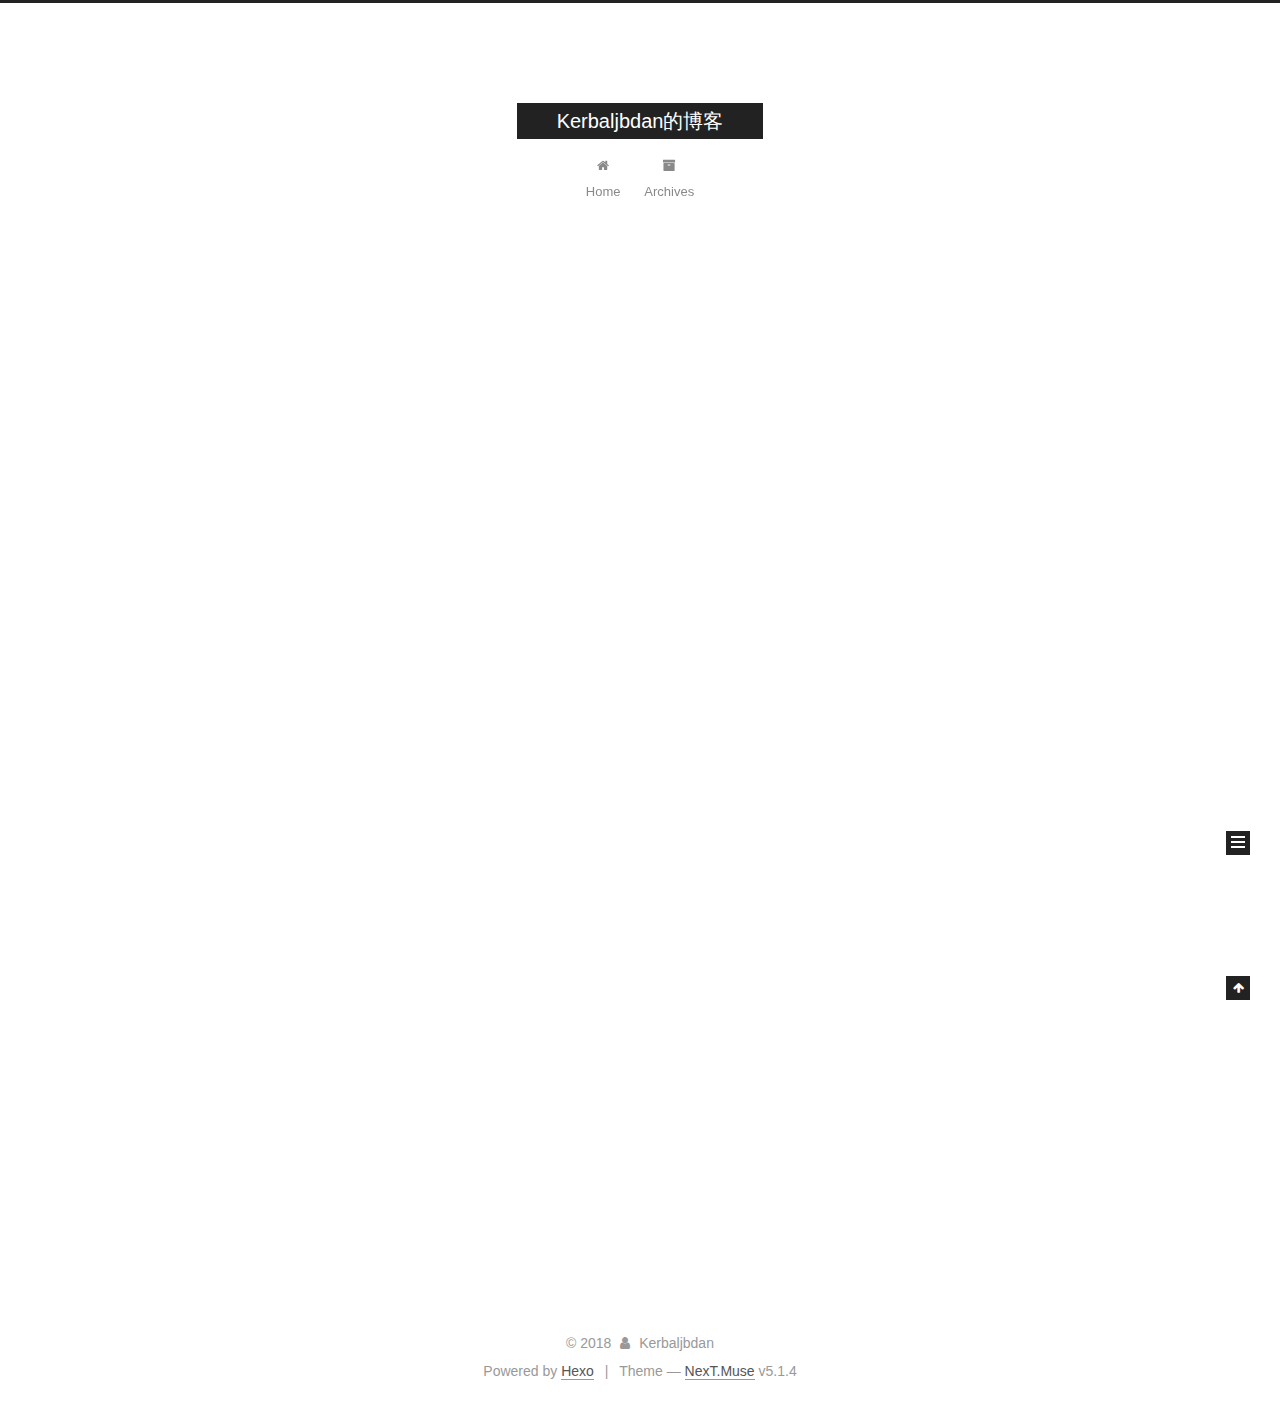
==== index.html @ 30c4fe84 "Site updated: 2018-09-03 19:59:57" ====
<!DOCTYPE html>



  


<html class="theme-next muse use-motion" lang="zhCH">
<head>
  <meta charset="UTF-8"/>
<meta http-equiv="X-UA-Compatible" content="IE=edge" />
<meta name="viewport" content="width=device-width, initial-scale=1, maximum-scale=1"/>
<meta name="theme-color" content="#222">









<meta http-equiv="Cache-Control" content="no-transform" />
<meta http-equiv="Cache-Control" content="no-siteapp" />
















  
  
  <link href="/lib/fancybox/source/jquery.fancybox.css?v=2.1.5" rel="stylesheet" type="text/css" />







<link href="/lib/font-awesome/css/font-awesome.min.css?v=4.6.2" rel="stylesheet" type="text/css" />

<link href="/css/main.css?v=5.1.4" rel="stylesheet" type="text/css" />


  <link rel="apple-touch-icon" sizes="180x180" href="/images/apple-touch-icon-next.png?v=5.1.4">


  <link rel="icon" type="image/png" sizes="32x32" href="/images/favicon-32x32-next.png?v=5.1.4">


  <link rel="icon" type="image/png" sizes="16x16" href="/images/favicon-16x16-next.png?v=5.1.4">


  <link rel="mask-icon" href="/images/logo.svg?v=5.1.4" color="#222">





  <meta name="keywords" content="Hexo, NexT" />










<meta property="og:type" content="website">
<meta property="og:title" content="Kerbaljbdan的博客">
<meta property="og:url" content="http://yoursite.com/index.html">
<meta property="og:site_name" content="Kerbaljbdan的博客">
<meta property="og:locale" content="zhCH">
<meta name="twitter:card" content="summary">
<meta name="twitter:title" content="Kerbaljbdan的博客">



<script type="text/javascript" id="hexo.configurations">
  var NexT = window.NexT || {};
  var CONFIG = {
    root: '/',
    scheme: 'Muse',
    version: '5.1.4',
    sidebar: {"position":"left","display":"post","offset":12,"b2t":false,"scrollpercent":false,"onmobile":false},
    fancybox: true,
    tabs: true,
    motion: {"enable":true,"async":false,"transition":{"post_block":"fadeIn","post_header":"slideDownIn","post_body":"slideDownIn","coll_header":"slideLeftIn","sidebar":"slideUpIn"}},
    duoshuo: {
      userId: '0',
      author: 'Author'
    },
    algolia: {
      applicationID: '',
      apiKey: '',
      indexName: '',
      hits: {"per_page":10},
      labels: {"input_placeholder":"Search for Posts","hits_empty":"We didn't find any results for the search: ${query}","hits_stats":"${hits} results found in ${time} ms"}
    }
  };
</script>



  <link rel="canonical" href="http://yoursite.com/"/>





  <title>Kerbaljbdan的博客</title>
  








</head>

<body itemscope itemtype="http://schema.org/WebPage" lang="zhCH">

  
  
    
  

  <div class="container sidebar-position-left 
  page-home">
    <div class="headband"></div>

    <header id="header" class="header" itemscope itemtype="http://schema.org/WPHeader">
      <div class="header-inner"><div class="site-brand-wrapper">
  <div class="site-meta ">
    

    <div class="custom-logo-site-title">
      <a href="/"  class="brand" rel="start">
        <span class="logo-line-before"><i></i></span>
        <span class="site-title">Kerbaljbdan的博客</span>
        <span class="logo-line-after"><i></i></span>
      </a>
    </div>
      
        <p class="site-subtitle"></p>
      
  </div>

  <div class="site-nav-toggle">
    <button>
      <span class="btn-bar"></span>
      <span class="btn-bar"></span>
      <span class="btn-bar"></span>
    </button>
  </div>
</div>

<nav class="site-nav">
  

  
    <ul id="menu" class="menu">
      
        
        <li class="menu-item menu-item-home">
          <a href="/" rel="section">
            
              <i class="menu-item-icon fa fa-fw fa-home"></i> <br />
            
            Home
          </a>
        </li>
      
        
        <li class="menu-item menu-item-archives">
          <a href="/archives/" rel="section">
            
              <i class="menu-item-icon fa fa-fw fa-archive"></i> <br />
            
            Archives
          </a>
        </li>
      

      
    </ul>
  

  
</nav>



 </div>
    </header>

    <main id="main" class="main">
      <div class="main-inner">
        <div class="content-wrap">
          <div id="content" class="content">
            
  <section id="posts" class="posts-expand">
    
      

  

  
  
  

  <article class="post post-type-normal" itemscope itemtype="http://schema.org/Article">
  
  
  
  <div class="post-block">
    <link itemprop="mainEntityOfPage" href="http://yoursite.com/2018/09/03/hello-world/">

    <span hidden itemprop="author" itemscope itemtype="http://schema.org/Person">
      <meta itemprop="name" content="Kerbaljbdan">
      <meta itemprop="description" content="">
      <meta itemprop="image" content="/images/avatar.gif">
    </span>

    <span hidden itemprop="publisher" itemscope itemtype="http://schema.org/Organization">
      <meta itemprop="name" content="Kerbaljbdan的博客">
    </span>

    
      <header class="post-header">

        
        
          <h1 class="post-title" itemprop="name headline">
                
                <a class="post-title-link" href="/2018/09/03/hello-world/" itemprop="url">Hello World</a></h1>
        

        <div class="post-meta">
          <span class="post-time">
            
              <span class="post-meta-item-icon">
                <i class="fa fa-calendar-o"></i>
              </span>
              
                <span class="post-meta-item-text">Posted on</span>
              
              <time title="Post created" itemprop="dateCreated datePublished" datetime="2018-09-03T19:46:49+08:00">
                2018-09-03
              </time>
            

            

            
          </span>

          

          
            
          

          
          

          

          

          

        </div>
      </header>
    

    
    
    
    <div class="post-body" itemprop="articleBody">

      
      

      
        
          
            <p>Welcome to <a href="https://hexo.io/" target="_blank" rel="noopener">Hexo</a>! This is your very first post. Check <a href="https://hexo.io/docs/" target="_blank" rel="noopener">documentation</a> for more info. If you get any problems when using Hexo, you can find the answer in <a href="https://hexo.io/docs/troubleshooting.html" target="_blank" rel="noopener">troubleshooting</a> or you can ask me on <a href="https://github.com/hexojs/hexo/issues" target="_blank" rel="noopener">GitHub</a>.</p>
<h2 id="Quick-Start"><a href="#Quick-Start" class="headerlink" title="Quick Start"></a>Quick Start</h2><h3 id="Create-a-new-post"><a href="#Create-a-new-post" class="headerlink" title="Create a new post"></a>Create a new post</h3><figure class="highlight bash"><table><tr><td class="gutter"><pre><span class="line">1</span><br></pre></td><td class="code"><pre><span class="line">$ hexo new <span class="string">"My New Post"</span></span><br></pre></td></tr></table></figure>
<p>More info: <a href="https://hexo.io/docs/writing.html" target="_blank" rel="noopener">Writing</a></p>
<h3 id="Run-server"><a href="#Run-server" class="headerlink" title="Run server"></a>Run server</h3><figure class="highlight bash"><table><tr><td class="gutter"><pre><span class="line">1</span><br></pre></td><td class="code"><pre><span class="line">$ hexo server</span><br></pre></td></tr></table></figure>
<p>More info: <a href="https://hexo.io/docs/server.html" target="_blank" rel="noopener">Server</a></p>
<h3 id="Generate-static-files"><a href="#Generate-static-files" class="headerlink" title="Generate static files"></a>Generate static files</h3><figure class="highlight bash"><table><tr><td class="gutter"><pre><span class="line">1</span><br></pre></td><td class="code"><pre><span class="line">$ hexo generate</span><br></pre></td></tr></table></figure>
<p>More info: <a href="https://hexo.io/docs/generating.html" target="_blank" rel="noopener">Generating</a></p>
<h3 id="Deploy-to-remote-sites"><a href="#Deploy-to-remote-sites" class="headerlink" title="Deploy to remote sites"></a>Deploy to remote sites</h3><figure class="highlight bash"><table><tr><td class="gutter"><pre><span class="line">1</span><br></pre></td><td class="code"><pre><span class="line">$ hexo deploy</span><br></pre></td></tr></table></figure>
<p>More info: <a href="https://hexo.io/docs/deployment.html" target="_blank" rel="noopener">Deployment</a></p>

          
        
      
    </div>
    
    
    

    

    

    

    <footer class="post-footer">
      

      

      

      
      
        <div class="post-eof"></div>
      
    </footer>
  </div>
  
  
  
  </article>


    
  </section>

  


          </div>
          


          

        </div>
        
          
  
  <div class="sidebar-toggle">
    <div class="sidebar-toggle-line-wrap">
      <span class="sidebar-toggle-line sidebar-toggle-line-first"></span>
      <span class="sidebar-toggle-line sidebar-toggle-line-middle"></span>
      <span class="sidebar-toggle-line sidebar-toggle-line-last"></span>
    </div>
  </div>

  <aside id="sidebar" class="sidebar">
    
    <div class="sidebar-inner">

      

      

      <section class="site-overview-wrap sidebar-panel sidebar-panel-active">
        <div class="site-overview">
          <div class="site-author motion-element" itemprop="author" itemscope itemtype="http://schema.org/Person">
            
              <p class="site-author-name" itemprop="name">Kerbaljbdan</p>
              <p class="site-description motion-element" itemprop="description"></p>
          </div>

          <nav class="site-state motion-element">

            
              <div class="site-state-item site-state-posts">
              
                <a href="/archives/">
              
                  <span class="site-state-item-count">1</span>
                  <span class="site-state-item-name">posts</span>
                </a>
              </div>
            

            

            

          </nav>

          

          

          
          

          
          

          

        </div>
      </section>

      

      

    </div>
  </aside>


        
      </div>
    </main>

    <footer id="footer" class="footer">
      <div class="footer-inner">
        <div class="copyright">&copy; <span itemprop="copyrightYear">2018</span>
  <span class="with-love">
    <i class="fa fa-user"></i>
  </span>
  <span class="author" itemprop="copyrightHolder">Kerbaljbdan</span>

  
</div>


  <div class="powered-by">Powered by <a class="theme-link" target="_blank" href="https://hexo.io">Hexo</a></div>



  <span class="post-meta-divider">|</span>



  <div class="theme-info">Theme &mdash; <a class="theme-link" target="_blank" href="https://github.com/iissnan/hexo-theme-next">NexT.Muse</a> v5.1.4</div>




        







        
      </div>
    </footer>

    
      <div class="back-to-top">
        <i class="fa fa-arrow-up"></i>
        
      </div>
    

    

  </div>

  

<script type="text/javascript">
  if (Object.prototype.toString.call(window.Promise) !== '[object Function]') {
    window.Promise = null;
  }
</script>









  












  
  
    <script type="text/javascript" src="/lib/jquery/index.js?v=2.1.3"></script>
  

  
  
    <script type="text/javascript" src="/lib/fastclick/lib/fastclick.min.js?v=1.0.6"></script>
  

  
  
    <script type="text/javascript" src="/lib/jquery_lazyload/jquery.lazyload.js?v=1.9.7"></script>
  

  
  
    <script type="text/javascript" src="/lib/velocity/velocity.min.js?v=1.2.1"></script>
  

  
  
    <script type="text/javascript" src="/lib/velocity/velocity.ui.min.js?v=1.2.1"></script>
  

  
  
    <script type="text/javascript" src="/lib/fancybox/source/jquery.fancybox.pack.js?v=2.1.5"></script>
  


  


  <script type="text/javascript" src="/js/src/utils.js?v=5.1.4"></script>

  <script type="text/javascript" src="/js/src/motion.js?v=5.1.4"></script>



  
  

  

  


  <script type="text/javascript" src="/js/src/bootstrap.js?v=5.1.4"></script>



  


  




	





  





  












  





  

  

  

  
  

  

  

  

</body>
</html>
---- css/main.css ----
/* normalize.css v3.0.2 | MIT License | git.io/normalize */
html {
  font-family: sans-serif; /* 1 */
  -ms-text-size-adjust: 100%; /* 2 */
  -webkit-text-size-adjust: 100%; /* 2 */
}
body {
  margin: 0;
}
article,
aside,
details,
figcaption,
figure,
footer,
header,
hgroup,
main,
menu,
nav,
section,
summary {
  display: block;
}
audio,
canvas,
progress,
video {
  display: inline-block; /* 1 */
  vertical-align: baseline; /* 2 */
}
audio:not([controls]) {
  display: none;
  height: 0;
}
[hidden],
template {
  display: none;
}
a {
  background-color: transparent;
}
a:active,
a:hover {
  outline: 0;
}
abbr[title] {
  border-bottom: 1px dotted;
}
b,
strong {
  font-weight: bold;
}
dfn {
  font-style: italic;
}
h1 {
  font-size: 2em;
  margin: 0.67em 0;
}
mark {
  background: #ff0;
  color: #000;
}
small {
  font-size: 80%;
}
sub,
sup {
  font-size: 75%;
  line-height: 0;
  position: relative;
  vertical-align: baseline;
}
sup {
  top: -0.5em;
}
sub {
  bottom: -0.25em;
}
img {
  border: 0;
}
svg:not(:root) {
  overflow: hidden;
}
figure {
  margin: 1em 40px;
}
hr {
  -moz-box-sizing: content-box;
  box-sizing: content-box;
  height: 0;
}
pre {
  overflow: auto;
}
code,
kbd,
pre,
samp {
  font-family: monospace, monospace;
  font-size: 1em;
}
button,
input,
optgroup,
select,
textarea {
  color: inherit; /* 1 */
  font: inherit; /* 2 */
  margin: 0; /* 3 */
}
button {
  overflow: visible;
}
button,
select {
  text-transform: none;
}
button,
html input[type="button"],
input[type="reset"],
input[type="submit"] {
  -webkit-appearance: button; /* 2 */
  cursor: pointer; /* 3 */
}
button[disabled],
html input[disabled] {
  cursor: default;
}
button::-moz-focus-inner,
input::-moz-focus-inner {
  border: 0;
  padding: 0;
}
input {
  line-height: normal;
}
input[type="checkbox"],
input[type="radio"] {
  box-sizing: border-box; /* 1 */
  padding: 0; /* 2 */
}
input[type="number"]::-webkit-inner-spin-button,
input[type="number"]::-webkit-outer-spin-button {
  height: auto;
}
input[type="search"] {
  -webkit-appearance: textfield; /* 1 */
  -moz-box-sizing: content-box;
  -webkit-box-sizing: content-box; /* 2 */
  box-sizing: content-box;
}
input[type="search"]::-webkit-search-cancel-button,
input[type="search"]::-webkit-search-decoration {
  -webkit-appearance: none;
}
fieldset {
  border: 1px solid #c0c0c0;
  margin: 0 2px;
  padding: 0.35em 0.625em 0.75em;
}
legend {
  border: 0; /* 1 */
  padding: 0; /* 2 */
}
textarea {
  overflow: auto;
}
optgroup {
  font-weight: bold;
}
table {
  border-collapse: collapse;
  border-spacing: 0;
}
td,
th {
  padding: 0;
}
::selection {
  background: #262a30;
  color: #fff;
}
body {
  position: relative;
  font-family: 'Lato', "PingFang SC", "Microsoft YaHei", sans-serif;
  font-size: 14px;
  line-height: 2;
  color: #555;
  background: #fff;
}
@media (max-width: 767px) {
  body {
    padding-right: 0 !important;
  }
}
@media (min-width: 768px) and (max-width: 991px) {
  body {
    padding-right: 0 !important;
  }
}
@media (min-width: 1600px) {
  body {
    font-size: 16px;
  }
}
h1,
h2,
h3,
h4,
h5,
h6 {
  margin: 0;
  padding: 0;
  font-weight: bold;
  line-height: 1.5;
  font-family: 'Lato', "PingFang SC", "Microsoft YaHei", sans-serif;
}
h2,
h3,
h4,
h5,
h6 {
  margin: 20px 0 15px;
}
h1 {
  font-size: 22px;
}
@media (max-width: 767px) {
  h1 {
    font-size: 18px;
  }
}
h2 {
  font-size: 20px;
}
@media (max-width: 767px) {
  h2 {
    font-size: 16px;
  }
}
h3 {
  font-size: 18px;
}
@media (max-width: 767px) {
  h3 {
    font-size: 14px;
  }
}
h4 {
  font-size: 16px;
}
@media (max-width: 767px) {
  h4 {
    font-size: 12px;
  }
}
h5 {
  font-size: 14px;
}
@media (max-width: 767px) {
  h5 {
    font-size: 10px;
  }
}
h6 {
  font-size: 12px;
}
@media (max-width: 767px) {
  h6 {
    font-size: 8px;
  }
}
p {
  margin: 0 0 20px 0;
}
a {
  color: #555;
  text-decoration: none;
  outline: none;
  border-bottom: 1px solid #999;
  word-wrap: break-word;
}
a:hover {
  color: #222;
  border-bottom-color: #222;
}
blockquote {
  margin: 0;
  padding: 0;
}
img {
  display: block;
  margin: auto;
  max-width: 100%;
  height: auto;
}
hr {
  margin: 40px 0;
  height: 3px;
  border: none;
  background-color: #ddd;
  background-image: repeating-linear-gradient(-45deg, #fff, #fff 4px, transparent 4px, transparent 8px);
}
blockquote {
  padding: 0 15px;
  color: #666;
  border-left: 4px solid #ddd;
}
blockquote cite::before {
  content: "-";
  padding: 0 5px;
}
dt {
  font-weight: 700;
}
dd {
  margin: 0;
  padding: 0;
}
kbd {
  border: 1px solid #ccc;
  border-radius: 0.2em;
  box-shadow: 0.1em 0.1em 0.2em rgba(0,0,0,0.1);
  background-color: #f9f9f9;
  font-family: inherit;
  background-image: -webkit-linear-gradient(top, #eee, #fff, #eee);
  padding: 0.1em 0.3em;
  white-space: nowrap;
}
.text-left {
  text-align: left;
}
.text-center {
  text-align: center;
}
.text-right {
  text-align: right;
}
.text-justify {
  text-align: justify;
}
.text-nowrap {
  white-space: nowrap;
}
.text-lowercase {
  text-transform: lowercase;
}
.text-uppercase {
  text-transform: uppercase;
}
.text-capitalize {
  text-transform: capitalize;
}
.center-block {
  display: block;
  margin-left: auto;
  margin-right: auto;
}
.clearfix:before,
.clearfix:after {
  content: " ";
  display: table;
}
.clearfix:after {
  clear: both;
}
.pullquote {
  width: 45%;
}
.pullquote.left {
  float: left;
  margin-left: 5px;
  margin-right: 10px;
}
.pullquote.right {
  float: right;
  margin-left: 10px;
  margin-right: 5px;
}
.affix.affix.affix {
  position: fixed;
}
.translation {
  margin-top: -20px;
  font-size: 14px;
  color: #999;
}
.scrollbar-measure {
  width: 100px;
  height: 100px;
  overflow: scroll;
  position: absolute;
  top: -9999px;
}
.use-motion .motion-element {
  opacity: 0;
}
table {
  margin: 20px 0;
  width: 100%;
  border-collapse: collapse;
  border-spacing: 0;
  border: 1px solid #ddd;
  font-size: 14px;
  table-layout: fixed;
  word-wrap: break-all;
}
table>tbody>tr:nth-of-type(odd) {
  background-color: #f9f9f9;
}
table>tbody>tr:hover {
  background-color: #f5f5f5;
}
caption,
th,
td {
  padding: 8px;
  text-align: left;
  vertical-align: middle;
  font-weight: normal;
}
th,
td {
  border-bottom: 3px solid #ddd;
  border-right: 1px solid #eee;
}
th {
  padding-bottom: 10px;
  font-weight: 700;
}
td {
  border-bottom-width: 1px;
}
html,
body {
  height: 100%;
}
.container {
  position: relative;
  min-height: 100%;
}
.header-inner {
  margin: 0 auto;
  padding: 100px 0 70px;
  width: 700px;
}
@media (min-width: 1600px) {
  .container .header-inner {
    width: 900px;
  }
}
.main {
  padding-bottom: 150px;
}
.main-inner {
  margin: 0 auto;
  width: 700px;
}
@media (min-width: 1600px) {
  .container .main-inner {
    width: 900px;
  }
}
.footer {
  position: absolute;
  left: 0;
  bottom: 0;
  width: 100%;
  min-height: 50px;
}
.footer-inner {
  box-sizing: border-box;
  margin: 20px auto;
  width: 700px;
}
@media (min-width: 1600px) {
  .container .footer-inner {
    width: 900px;
  }
}
pre,
.highlight {
  overflow: auto;
  margin: 20px 0;
  padding: 0;
  font-size: 13px;
  color: #4d4d4c;
  background: #f7f7f7;
  line-height: 1.6;
}
pre,
code {
  font-family: consolas, Menlo, "PingFang SC", "Microsoft YaHei", monospace;
}
code {
  padding: 2px 4px;
  word-wrap: break-word;
  color: #555;
  background: #eee;
  border-radius: 3px;
  font-size: 13px;
}
pre {
  padding: 10px;
}
pre code {
  padding: 0;
  color: #4d4d4c;
  background: none;
  text-shadow: none;
}
.highlight {
  border-radius: 1px;
}
.highlight pre {
  border: none;
  margin: 0;
  padding: 10px 0;
}
.highlight table {
  margin: 0;
  width: auto;
  border: none;
}
.highlight td {
  border: none;
  padding: 0;
}
.highlight figcaption {
  font-size: 1em;
  color: #4d4d4c;
  line-height: 1em;
  margin-bottom: 1em;
}
.highlight figcaption:before,
.highlight figcaption:after {
  content: " ";
  display: table;
}
.highlight figcaption:after {
  clear: both;
}
.highlight figcaption a {
  float: right;
  color: #4d4d4c;
}
.highlight figcaption a:hover {
  border-bottom-color: #4d4d4c;
}
.highlight .gutter pre {
  padding-left: 10px;
  padding-right: 10px;
  color: #869194;
  text-align: right;
  background-color: #eff2f3;
}
.highlight .code pre {
  width: 100%;
  padding-left: 10px;
  padding-right: 10px;
  background-color: #f7f7f7;
}
.highlight .line {
  height: 20px;
}
.gutter {
  -webkit-user-select: none;
  -moz-user-select: none;
  -ms-user-select: none;
  user-select: none;
}
.gist table {
  width: auto;
}
.gist table td {
  border: none;
}
pre .deletion {
  background: #fdd;
}
pre .addition {
  background: #dfd;
}
pre .meta {
  color: #8959a8;
}
pre .comment {
  color: #8e908c;
}
pre .variable,
pre .attribute,
pre .tag,
pre .regexp,
pre .ruby .constant,
pre .xml .tag .title,
pre .xml .pi,
pre .xml .doctype,
pre .html .doctype,
pre .css .id,
pre .css .class,
pre .css .pseudo {
  color: #c82829;
}
pre .number,
pre .preprocessor,
pre .built_in,
pre .literal,
pre .params,
pre .constant,
pre .command {
  color: #f5871f;
}
pre .ruby .class .title,
pre .css .rules .attribute,
pre .string,
pre .value,
pre .inheritance,
pre .header,
pre .ruby .symbol,
pre .xml .cdata,
pre .special,
pre .number,
pre .formula {
  color: #718c00;
}
pre .title,
pre .css .hexcolor {
  color: #3e999f;
}
pre .function,
pre .python .decorator,
pre .python .title,
pre .ruby .function .title,
pre .ruby .title .keyword,
pre .perl .sub,
pre .javascript .title,
pre .coffeescript .title {
  color: #4271ae;
}
pre .keyword,
pre .javascript .function {
  color: #8959a8;
}
.full-image.full-image.full-image.full-image {
  border: none;
  max-width: 100%;
  width: auto;
  margin: 20px auto 25px;
}
@media (min-width: 992px) {
  .full-image.full-image.full-image.full-image {
    max-width: none;
    width: 110%;
    margin: 25px -5%;
  }
}
.blockquote-center,
.page-home .post-type-quote blockquote,
.page-post-detail .post-type-quote blockquote {
  position: relative;
  margin: 40px 0;
  padding: 0;
  border-left: none;
  text-align: center;
}
.blockquote-center::before,
.page-home .post-type-quote blockquote::before,
.page-post-detail .post-type-quote blockquote::before,
.blockquote-center::after,
.page-home .post-type-quote blockquote::after,
.page-post-detail .post-type-quote blockquote::after {
  position: absolute;
  content: ' ';
  display: block;
  width: 100%;
  height: 24px;
  opacity: 0.2;
  background-repeat: no-repeat;
  background-position: 0 -6px;
  background-size: 22px 22px;
}
.blockquote-center::before,
.page-home .post-type-quote blockquote::before,
.page-post-detail .post-type-quote blockquote::before {
  top: -20px;
  background-image: url("../images/quote-l.svg");
  border-top: 1px solid #ccc;
}
.blockquote-center::after,
.page-home .post-type-quote blockquote::after,
.page-post-detail .post-type-quote blockquote::after {
  bottom: -20px;
  background-image: url("../images/quote-r.svg");
  border-bottom: 1px solid #ccc;
  background-position: 100% 8px;
}
.blockquote-center p,
.page-home .post-type-quote blockquote p,
.page-post-detail .post-type-quote blockquote p,
.blockquote-center div,
.page-home .post-type-quote blockquote div,
.page-post-detail .post-type-quote blockquote div {
  text-align: center;
}
.post .post-body .group-picture img {
  box-sizing: border-box;
  padding: 0 3px;
  border: none;
}
.post .group-picture-row {
  overflow: hidden;
  margin-top: 6px;
}
.post .group-picture-row:first-child {
  margin-top: 0;
}
.post .group-picture-column {
  float: left;
}
.page-post-detail .post-body .group-picture-column {
  float: none;
  margin-top: 10px;
  width: auto !important;
}
.page-post-detail .post-body .group-picture-column img {
  margin: 0 auto;
}
.page-archive .group-picture-container {
  overflow: hidden;
}
.page-archive .group-picture-row {
  float: left;
}
.page-archive .group-picture-row:first-child {
  margin-top: 6px;
}
.page-archive .group-picture-column {
  max-width: 150px;
  max-height: 150px;
}
.post-body .note {
  position: relative;
  padding: 15px;
  margin-bottom: 20px;
  border: 1px solid #eee;
  border-left-width: 5px;
  border-radius: 3px;
}
.post-body .note h2,
.post-body .note h3,
.post-body .note h4,
.post-body .note h5,
.post-body .note h6 {
  margin-top: 0;
  margin-bottom: 0;
  border-bottom: initial;
  padding-top: 0 !important;
}
.post-body .note p:first-child,
.post-body .note ul:first-child,
.post-body .note ol:first-child,
.post-body .note table:first-child,
.post-body .note pre:first-child,
.post-body .note blockquote:first-child {
  margin-top: 0;
}
.post-body .note p:last-child,
.post-body .note ul:last-child,
.post-body .note ol:last-child,
.post-body .note table:last-child,
.post-body .note pre:last-child,
.post-body .note blockquote:last-child {
  margin-bottom: 0;
}
.post-body .note.default {
  border-left-color: #777;
}
.post-body .note.default h2,
.post-body .note.default h3,
.post-body .note.default h4,
.post-body .note.default h5,
.post-body .note.default h6 {
  color: #777;
}
.post-body .note.primary {
  border-left-color: #6f42c1;
}
.post-body .note.primary h2,
.post-body .note.primary h3,
.post-body .note.primary h4,
.post-body .note.primary h5,
.post-body .note.primary h6 {
  color: #6f42c1;
}
.post-body .note.info {
  border-left-color: #428bca;
}
.post-body .note.info h2,
.post-body .note.info h3,
.post-body .note.info h4,
.post-body .note.info h5,
.post-body .note.info h6 {
  color: #428bca;
}
.post-body .note.success {
  border-left-color: #5cb85c;
}
.post-body .note.success h2,
.post-body .note.success h3,
.post-body .note.success h4,
.post-body .note.success h5,
.post-body .note.success h6 {
  color: #5cb85c;
}
.post-body .note.warning {
  border-left-color: #f0ad4e;
}
.post-body .note.warning h2,
.post-body .note.warning h3,
.post-body .note.warning h4,
.post-body .note.warning h5,
.post-body .note.warning h6 {
  color: #f0ad4e;
}
.post-body .note.danger {
  border-left-color: #d9534f;
}
.post-body .note.danger h2,
.post-body .note.danger h3,
.post-body .note.danger h4,
.post-body .note.danger h5,
.post-body .note.danger h6 {
  color: #d9534f;
}
.post-body .label {
  display: inline;
  padding: 0 2px;
  white-space: nowrap;
}
.post-body .label.default {
  background-color: #f0f0f0;
}
.post-body .label.primary {
  background-color: #efe6f7;
}
.post-body .label.info {
  background-color: #e5f2f8;
}
.post-body .label.success {
  background-color: #e7f4e9;
}
.post-body .label.warning {
  background-color: #fcf6e1;
}
.post-body .label.danger {
  background-color: #fae8eb;
}
.post-body .tabs {
  position: relative;
  display: block;
  margin-bottom: 20px;
  padding-top: 10px;
}
.post-body .tabs ul.nav-tabs {
  margin: 0;
  padding: 0;
  display: flex;
  margin-bottom: -1px;
}
@media (max-width: 413px) {
  .post-body .tabs ul.nav-tabs {
    display: block;
    margin-bottom: 5px;
  }
}
.post-body .tabs ul.nav-tabs li.tab {
  list-style-type: none !important;
  margin: 0 0.25em 0 0;
  border-top: 3px solid transparent;
  border-left: 1px solid transparent;
  border-right: 1px solid transparent;
}
@media (max-width: 413px) {
  .post-body .tabs ul.nav-tabs li.tab {
    margin: initial;
    border-top: 1px solid transparent;
    border-left: 3px solid transparent;
    border-right: 1px solid transparent;
    border-bottom: 1px solid transparent;
  }
}
.post-body .tabs ul.nav-tabs li.tab a {
  outline: 0;
  border-bottom: initial;
  display: block;
  line-height: 1.8em;
  padding: 0.25em 0.75em;
  transition-duration: 0.2s;
  transition-timing-function: ease-out;
  transition-delay: 0s;
}
.post-body .tabs ul.nav-tabs li.tab a i {
  width: 1.285714285714286em;
}
.post-body .tabs ul.nav-tabs li.tab.active {
  border-top: 3px solid #fc6423;
  border-left: 1px solid #ddd;
  border-right: 1px solid #ddd;
  background-color: #fff;
}
@media (max-width: 413px) {
  .post-body .tabs ul.nav-tabs li.tab.active {
    border-top: 1px solid #ddd;
    border-left: 3px solid #fc6423;
    border-right: 1px solid #ddd;
    border-bottom: 1px solid #ddd;
  }
}
.post-body .tabs ul.nav-tabs li.tab.active a {
  cursor: default;
  color: #555;
}
.post-body .tabs .tab-content {
  background-color: #fff;
}
.post-body .tabs .tab-content .tab-pane {
  border: 1px solid #ddd;
  padding: 20px 20px 0 20px;
}
.post-body .tabs .tab-content .tab-pane:not(.active) {
  display: none !important;
}
.post-body .tabs .tab-content .tab-pane.active {
  display: block !important;
}
.btn {
  display: inline-block;
  padding: 0 20px;
  font-size: 14px;
  color: #fff;
  background: #222;
  border: 2px solid #222;
  text-decoration: none;
  border-radius: 0;
  transition-property: background-color;
  transition-duration: 0.2s;
  transition-timing-function: ease-in-out;
  transition-delay: 0s;
  line-height: 2;
}
.btn:hover {
  border-color: #222;
  color: #222;
  background: #fff;
}
.btn +.btn {
  margin: 0 0 8px 8px;
}
.btn .fa-fw {
  width: 1.285714285714286em;
  text-align: left;
}
.btn-bar {
  display: block;
  width: 22px;
  height: 2px;
  background: #555;
  border-radius: 1px;
}
.btn-bar+.btn-bar {
  margin-top: 4px;
}
.pagination {
  margin: 120px 0 40px;
  text-align: center;
  border-top: 1px solid #eee;
}
.page-number-basic,
.pagination .prev,
.pagination .next,
.pagination .page-number,
.pagination .space {
  display: inline-block;
  position: relative;
  top: -1px;
  margin: 0 10px;
  padding: 0 11px;
}
@media (max-width: 767px) {
  .page-number-basic,
  .pagination .prev,
  .pagination .next,
  .pagination .page-number,
  .pagination .space {
    margin: 0 5px;
  }
}
.pagination .prev,
.pagination .next,
.pagination .page-number {
  border-bottom: 0;
  border-top: 1px solid #eee;
  transition-property: border-color;
  transition-duration: 0.2s;
  transition-timing-function: ease-in-out;
  transition-delay: 0s;
}
.pagination .prev:hover,
.pagination .next:hover,
.pagination .page-number:hover {
  border-top-color: #222;
}
.pagination .space {
  padding: 0;
  margin: 0;
}
.pagination .prev {
  margin-left: 0;
}
.pagination .next {
  margin-right: 0;
}
.pagination .page-number.current {
  color: #fff;
  background: #ccc;
  border-top-color: #ccc;
}
@media (max-width: 767px) {
  .pagination {
    border-top: none;
  }
  .pagination .prev,
  .pagination .next,
  .pagination .page-number {
    margin-bottom: 10px;
    border-top: 0;
    border-bottom: 1px solid #eee;
    padding: 0 10px;
  }
  .pagination .prev:hover,
  .pagination .next:hover,
  .pagination .page-number:hover {
    border-bottom-color: #222;
  }
}
.comments {
  margin: 60px 20px 0;
}
.tag-cloud {
  text-align: center;
}
.tag-cloud a {
  display: inline-block;
  margin: 10px;
}
.back-to-top {
  box-sizing: border-box;
  position: fixed;
  bottom: -100px;
  right: 30px;
  z-index: 1050;
  padding: 0 6px;
  width: 24px;
  background: #222;
  font-size: 12px;
  opacity: 1;
  color: #fff;
  cursor: pointer;
  text-align: center;
  -webkit-transform: translateZ(0);
  transition-property: bottom;
  transition-duration: 0.2s;
  transition-timing-function: ease-in-out;
  transition-delay: 0s;
}
@media (min-width: 768px) and (max-width: 991px) {
  .back-to-top {
    display: none !important;
  }
}
@media (max-width: 767px) {
  .back-to-top {
    display: none !important;
  }
}
.back-to-top.back-to-top-on {
  bottom: 19px;
}
.header {
  background: transparent;
}
.header-inner {
  position: relative;
}
.headband {
  height: 3px;
  background: #222;
}
.site-meta {
  margin: 0;
  text-align: center;
}
@media (max-width: 767px) {
  .site-meta {
    text-align: center;
  }
}
.brand {
  position: relative;
  display: inline-block;
  padding: 0 40px;
  color: #fff;
  background: #222;
  border-bottom: none;
}
.brand:hover {
  color: #fff;
}
.logo {
  display: inline-block;
  margin-right: 5px;
  line-height: 36px;
  vertical-align: top;
}
.site-title {
  display: inline-block;
  vertical-align: top;
  line-height: 36px;
  font-size: 20px;
  font-weight: normal;
  font-family: 'Lato', "PingFang SC", "Microsoft YaHei", sans-serif;
}
.site-subtitle {
  margin-top: 10px;
  font-size: 13px;
  color: #999;
}
.use-motion .brand {
  opacity: 0;
}
.use-motion .logo,
.use-motion .site-title,
.use-motion .site-subtitle {
  opacity: 0;
  position: relative;
  top: -10px;
}
.site-nav-toggle {
  display: none;
  position: absolute;
  top: 10px;
  left: 10px;
}
@media (max-width: 767px) {
  .site-nav-toggle {
    display: block;
  }
}
.site-nav-toggle button {
  margin-top: 2px;
  padding: 9px 10px;
  background: transparent;
  border: none;
}
@media (max-width: 767px) {
  .site-nav {
    display: none;
    margin: 0 -10px;
    padding: 0 10px;
    clear: both;
    border-top: 1px solid #ddd;
  }
}
@media (min-width: 768px) and (max-width: 991px) {
  .site-nav {
    display: block !important;
  }
}
@media (min-width: 992px) {
  .site-nav {
    display: block !important;
  }
}
.menu {
  margin-top: 20px;
  padding-left: 0;
  text-align: center;
}
.menu .menu-item {
  display: inline-block;
  margin: 0 10px;
  list-style: none;
}
@media screen and (max-width: 767px) {
  .menu .menu-item {
    margin-top: 10px;
  }
}
.menu .menu-item a {
  display: block;
  font-size: 13px;
  line-height: inherit;
  border-bottom: 1px solid transparent;
  transition-property: border-color;
  transition-duration: 0.2s;
  transition-timing-function: ease-in-out;
  transition-delay: 0s;
}
.menu .menu-item a:hover {
  border-bottom-color: #222;
}
.menu .menu-item .fa {
  margin-right: 5px;
}
.use-motion .menu-item {
  opacity: 0;
}
.post-body {
  font-family: 'Lato', "PingFang SC", "Microsoft YaHei", sans-serif;
}
@media (max-width: 767px) {
  .post-body {
    word-break: break-word;
  }
}
.post-body .fancybox img {
  display: block !important;
  margin: 0 auto;
  cursor: pointer;
  cursor: zoom-in;
  cursor: -webkit-zoom-in;
}
.post-body .image-caption,
.post-body .figure .caption {
  margin: -20px auto 15px;
  text-align: center;
  font-size: 14px;
  color: #999;
  font-weight: bold;
  line-height: 1;
}
.post-sticky-flag {
  display: inline-block;
  font-size: 16px;
  -ms-transform: rotate(30deg);
  -webkit-transform: rotate(30deg);
  -moz-transform: rotate(30deg);
  -ms-transform: rotate(30deg);
  -o-transform: rotate(30deg);
  transform: rotate(30deg);
}
.use-motion .post-block,
.use-motion .pagination,
.use-motion .comments {
  opacity: 0;
}
.use-motion .post-header {
  opacity: 0;
}
.use-motion .post-body {
  opacity: 0;
}
.use-motion .collection-title {
  opacity: 0;
}
.posts-expand {
  padding-top: 40px;
}
@media (max-width: 767px) {
  .posts-expand {
    margin: 0 20px;
  }
  .post-body pre .gutter pre {
    padding-right: 10px;
  }
  .post-body .highlight {
    margin-left: 0px;
    margin-right: 0px;
    padding: 0;
  }
  .post-body .highlight .gutter pre {
    padding-right: 10px;
  }
}
@media (min-width: 992px) {
  .posts-expand .post-body {
    text-align: justify;
  }
}
.posts-expand .post-body h2,
.posts-expand .post-body h3,
.posts-expand .post-body h4,
.posts-expand .post-body h5,
.posts-expand .post-body h6 {
  padding-top: 10px;
}
.posts-expand .post-body h2 .header-anchor,
.posts-expand .post-body h3 .header-anchor,
.posts-expand .post-body h4 .header-anchor,
.posts-expand .post-body h5 .header-anchor,
.posts-expand .post-body h6 .header-anchor {
  float: right;
  margin-left: 10px;
  color: #ccc;
  border-bottom-style: none;
  visibility: hidden;
}
.posts-expand .post-body h2 .header-anchor:hover,
.posts-expand .post-body h3 .header-anchor:hover,
.posts-expand .post-body h4 .header-anchor:hover,
.posts-expand .post-body h5 .header-anchor:hover,
.posts-expand .post-body h6 .header-anchor:hover {
  color: inherit;
}
.posts-expand .post-body h2:hover .header-anchor,
.posts-expand .post-body h3:hover .header-anchor,
.posts-expand .post-body h4:hover .header-anchor,
.posts-expand .post-body h5:hover .header-anchor,
.posts-expand .post-body h6:hover .header-anchor {
  visibility: visible;
}
.posts-expand .post-body ul li {
  list-style: circle;
}
.posts-expand .post-body img {
  box-sizing: border-box;
  margin: auto;
  padding: 3px;
  border: 1px solid #ddd;
}
.posts-expand .post-body .fancybox img {
  margin: 0 auto 25px;
}
@media (max-width: 767px) {
  .posts-collapse {
    margin: 0 20px;
  }
  .posts-collapse .post-title,
  .posts-collapse .post-meta {
    display: block;
    width: auto;
    text-align: left;
  }
}
.posts-collapse {
  position: relative;
  z-index: 1010;
  margin-left: 55px;
}
.posts-collapse::after {
  content: " ";
  position: absolute;
  top: 20px;
  left: 0;
  margin-left: -2px;
  width: 4px;
  height: 100%;
  background: #f5f5f5;
  z-index: -1;
}
@media (max-width: 767px) {
  .posts-collapse {
    margin: 0 20px;
  }
}
.posts-collapse .collection-title {
  position: relative;
  margin: 60px 0;
}
.posts-collapse .collection-title h1,
.posts-collapse .collection-title h2 {
  margin-left: 20px;
}
.posts-collapse .collection-title small {
  color: #bbb;
  margin-left: 5px;
}
.posts-collapse .collection-title::before {
  content: " ";
  position: absolute;
  left: 0;
  top: 50%;
  margin-left: -4px;
  margin-top: -4px;
  width: 8px;
  height: 8px;
  background: #bbb;
  border-radius: 50%;
}
.posts-collapse .post {
  margin: 30px 0;
}
.posts-collapse .post-header {
  position: relative;
  transition-duration: 0.2s;
  transition-timing-function: ease-in-out;
  transition-delay: 0s;
  transition-property: border;
  border-bottom: 1px dashed #ccc;
}
.posts-collapse .post-header::before {
  content: " ";
  position: absolute;
  left: 0;
  top: 12px;
  width: 6px;
  height: 6px;
  margin-left: -4px;
  background: #bbb;
  border-radius: 50%;
  border: 1px solid #fff;
  transition-duration: 0.2s;
  transition-timing-function: ease-in-out;
  transition-delay: 0s;
  transition-property: background;
}
.posts-collapse .post-header:hover {
  border-bottom-color: #666;
}
.posts-collapse .post-header:hover::before {
  background: #222;
}
.posts-collapse .post-meta {
  position: absolute;
  font-size: 12px;
  left: 20px;
  top: 5px;
}
.posts-collapse .post-comments-count {
  display: none;
}
.posts-collapse .post-title {
  margin-left: 60px;
  font-size: 16px;
  font-weight: normal;
  line-height: inherit;
}
.posts-collapse .post-title::after {
  margin-left: 3px;
  opacity: 0.6;
}
.posts-collapse .post-title a {
  color: #666;
  border-bottom: none;
}
.page-home .post-type-quote .post-header,
.page-post-detail .post-type-quote .post-header,
.page-home .post-type-quote .post-tags,
.page-post-detail .post-type-quote .post-tags {
  display: none;
}
.posts-expand .post-title {
  text-align: center;
  word-break: break-word;
  font-weight: 400;
}
.posts-expand .post-title-link {
  display: inline-block;
  position: relative;
  color: #555;
  border-bottom: none;
  line-height: 1.2;
  vertical-align: top;
}
.posts-expand .post-title-link::before {
  content: "";
  position: absolute;
  width: 100%;
  height: 2px;
  bottom: 0;
  left: 0;
  background-color: #000;
  visibility: hidden;
  -webkit-transform: scaleX(0);
  -moz-transform: scaleX(0);
  -ms-transform: scaleX(0);
  -o-transform: scaleX(0);
  transform: scaleX(0);
  transition-duration: 0.2s;
  transition-timing-function: ease-in-out;
  transition-delay: 0s;
}
.posts-expand .post-title-link:hover::before {
  visibility: visible;
  -webkit-transform: scaleX(1);
  -moz-transform: scaleX(1);
  -ms-transform: scaleX(1);
  -o-transform: scaleX(1);
  transform: scaleX(1);
}
.posts-expand .post-title-link .fa {
  font-size: 16px;
}
.posts-expand .post-meta {
  margin: 3px 0 60px 0;
  color: #999;
  font-family: 'Lato', "PingFang SC", "Microsoft YaHei", sans-serif;
  font-size: 12px;
  text-align: center;
}
.posts-expand .post-meta .post-category-list {
  display: inline-block;
  margin: 0;
  padding: 3px;
}
.posts-expand .post-meta .post-category-list-link {
  color: #999;
}
.posts-expand .post-meta .post-description {
  font-size: 14px;
  margin-top: 2px;
}
.post-meta-divider {
  margin: 0 0.5em;
}
.post-meta-item-icon {
  margin-right: 3px;
}
@media (min-width: 768px) and (max-width: 991px) {
  .post-meta-item-icon {
    display: inline-block;
  }
}
@media (max-width: 767px) {
  .post-meta-item-icon {
    display: inline-block;
  }
}
@media (min-width: 768px) and (max-width: 991px) {
  .post-meta-item-text {
    display: none;
  }
}
@media (max-width: 767px) {
  .post-meta-item-text {
    display: none;
  }
}
@media (max-width: 767px) {
  .posts-expand .post-comments-count {
    display: none;
  }
}
.post-button {
  margin-top: 40px;
}
.posts-expand .post-tags {
  margin-top: 40px;
  text-align: center;
}
.posts-expand .post-tags a {
  display: inline-block;
  margin-right: 10px;
  font-size: 13px;
}
.post-nav {
  display: table;
  margin-top: 15px;
  width: 100%;
  border-top: 1px solid #eee;
}
.post-nav-divider {
  display: table-cell;
  width: 10%;
}
.post-nav-item {
  display: table-cell;
  padding: 10px 0 0 0;
  width: 45%;
  vertical-align: top;
}
.post-nav-item a {
  position: relative;
  display: block;
  line-height: 25px;
  font-size: 14px;
  color: #555;
  border-bottom: none;
}
.post-nav-item a:hover {
  color: #222;
  border-bottom: none;
}
.post-nav-item a:active {
  top: 2px;
}
.post-nav-item .fa {
  position: absolute;
  top: 8px;
  left: 0;
  font-size: 12px;
}
.post-nav-next a {
  padding-left: 15px;
}
.post-nav-prev {
  text-align: right;
}
.post-nav-prev a {
  padding-right: 15px;
}
.post-nav-prev .fa {
  right: 0;
  left: auto;
}
.posts-expand .post-eof {
  display: block;
  margin: 80px auto 60px;
  width: 8%;
  height: 1px;
  background: #ccc;
  text-align: center;
}
.post:last-child .post-eof.post-eof.post-eof {
  display: none;
}
.post-gallery {
  display: table;
  table-layout: fixed;
  width: 100%;
  border-collapse: separate;
}
.post-gallery-row {
  display: table-row;
}
.post-gallery .post-gallery-img {
  display: table-cell;
  text-align: center;
  vertical-align: middle;
  border: none;
}
.post-gallery .post-gallery-img img {
  max-width: 100%;
  max-height: 100%;
  border: none;
}
.fancybox-close,
.fancybox-close:hover {
  border: none;
}
.rtl.post-body p,
.rtl.post-body a,
.rtl.post-body h1,
.rtl.post-body h2,
.rtl.post-body h3,
.rtl.post-body h4,
.rtl.post-body h5,
.rtl.post-body h6,
.rtl.post-body li,
.rtl.post-body ul,
.rtl.post-body ol {
  direction: rtl;
  font-family: UKIJ Ekran;
}
.rtl.post-title {
  font-family: UKIJ Ekran;
}
.sidebar {
  position: fixed;
  right: 0;
  top: 0;
  bottom: 0;
  width: 0;
  z-index: 1040;
  box-shadow: inset 0 2px 6px #000;
  background: #222;
  -webkit-transform: translateZ(0);
}
.sidebar a {
  color: #999;
  border-bottom-color: #555;
}
.sidebar a:hover {
  color: #eee;
}
@media (min-width: 768px) and (max-width: 991px) {
  .sidebar {
    display: none !important;
  }
}
@media (max-width: 767px) {
  .sidebar {
    display: none !important;
  }
}
.sidebar-inner {
  position: relative;
  padding: 20px 10px;
  color: #999;
  text-align: center;
}
.site-overview-wrap {
  overflow: hidden;
}
.site-overview {
  overflow-y: auto;
  overflow-x: hidden;
}
.sidebar-toggle {
  position: fixed;
  right: 30px;
  bottom: 45px;
  width: 14px;
  height: 14px;
  padding: 5px;
  background: #222;
  line-height: 0;
  z-index: 1050;
  cursor: pointer;
  -webkit-transform: translateZ(0);
}
@media (min-width: 768px) and (max-width: 991px) {
  .sidebar-toggle {
    display: none !important;
  }
}
@media (max-width: 767px) {
  .sidebar-toggle {
    display: none !important;
  }
}
.sidebar-toggle-line {
  position: relative;
  display: inline-block;
  vertical-align: top;
  height: 2px;
  width: 100%;
  background: #fff;
  margin-top: 3px;
}
.sidebar-toggle-line:first-child {
  margin-top: 0;
}
.site-author-image {
  display: block;
  margin: 0 auto;
  padding: 2px;
  max-width: 96px;
  height: auto;
  border: 2px solid #333;
}
.site-author-name {
  margin: 5px 0 0;
  text-align: center;
  color: #f5f5f5;
  font-weight: normal;
}
.site-description {
  margin-top: 5px;
  text-align: center;
  font-size: 14px;
  color: #999;
}
.site-state {
  overflow: hidden;
  line-height: 1.4;
  white-space: nowrap;
  text-align: center;
}
.site-state-item {
  display: inline-block;
  padding: 0 15px;
  border-left: 1px solid #333;
}
.site-state-item:first-child {
  border-left: none;
}
.site-state-item a {
  border-bottom: none;
}
.site-state-item-count {
  display: block;
  text-align: center;
  color: inherit;
  font-weight: 600;
  font-size: 18px;
}
.site-state-item-name {
  font-size: 13px;
  color: inherit;
}
.feed-link {
  margin-top: 20px;
}
.feed-link a {
  display: inline-block;
  padding: 0 15px;
  color: #fc6423;
  border: 1px solid #fc6423;
  border-radius: 4px;
}
.feed-link a i {
  color: #fc6423;
  font-size: 14px;
}
.feed-link a:hover {
  color: #fff;
  background: #fc6423;
}
.feed-link a:hover i {
  color: #fff;
}
.links-of-author {
  margin-top: 20px;
}
.links-of-author a {
  display: inline-block;
  vertical-align: middle;
  margin-right: 10px;
  margin-bottom: 10px;
  border-bottom-color: #555;
  font-size: 13px;
}
.links-of-author a:before {
  display: inline-block;
  vertical-align: middle;
  margin-right: 3px;
  content: " ";
  width: 4px;
  height: 4px;
  border-radius: 50%;
  background: #41ed63;
}
.links-of-blogroll {
  font-size: 13px;
}
.links-of-blogroll-title {
  margin-top: 20px;
  font-size: 14px;
  font-weight: 600;
}
.links-of-blogroll-list {
  margin: 0;
  padding: 0;
  list-style: none;
}
.links-of-blogroll-item {
  padding: 2px 10px;
}
.links-of-blogroll-item a {
  max-width: 280px;
  box-sizing: border-box;
  display: inline-block;
  overflow: hidden;
  white-space: nowrap;
  text-overflow: ellipsis;
}
.sidebar-nav {
  margin: 0 0 20px;
  padding-left: 0;
}
.sidebar-nav li {
  display: inline-block;
  cursor: pointer;
  border-bottom: 1px solid transparent;
  font-size: 14px;
  color: #555;
}
.sidebar-nav li:hover {
  color: #f5f5f5;
}
.page-post-detail .sidebar-nav-toc {
  padding: 0 5px;
}
.page-post-detail .sidebar-nav-overview {
  margin-left: 10px;
}
.sidebar-nav .sidebar-nav-active {
  color: #87daff;
  border-bottom-color: #87daff;
}
.sidebar-nav .sidebar-nav-active:hover {
  color: #87daff;
}
.sidebar-panel {
  display: none;
}
.sidebar-panel-active {
  display: block;
}
.post-toc-empty {
  font-size: 14px;
  color: #666;
}
.post-toc-wrap {
  overflow: hidden;
}
.post-toc {
  overflow: auto;
}
.post-toc ol {
  margin: 0;
  padding: 0 2px 5px 10px;
  text-align: left;
  list-style: none;
  font-size: 14px;
}
.post-toc ol > ol {
  padding-left: 0;
}
.post-toc ol a {
  transition-duration: 0.2s;
  transition-timing-function: ease-in-out;
  transition-delay: 0s;
  transition-property: all;
  color: #999;
  border-bottom-color: #555;
}
.post-toc ol a:hover {
  color: #ccc;
  border-bottom-color: #ccc;
}
.post-toc .nav-item {
  overflow: hidden;
  text-overflow: ellipsis;
  text-align: justify;
  white-space: nowrap;
  line-height: 1.8;
}
.post-toc .nav .nav-child {
  display: none;
}
.post-toc .nav .active > .nav-child {
  display: block;
}
.post-toc .nav .active-current > .nav-child {
  display: block;
}
.post-toc .nav .active-current > .nav-child > .nav-item {
  display: block;
}
.post-toc .nav .active > a {
  color: #87daff;
  border-bottom-color: #87daff;
}
.post-toc .nav .active-current > a {
  color: #87daff;
}
.post-toc .nav .active-current > a:hover {
  color: #87daff;
}
.footer {
  font-size: 14px;
  color: #999;
}
.footer img {
  border: none;
}
.footer-inner {
  text-align: center;
}
.with-love {
  display: inline-block;
  margin: 0 5px;
}
.powered-by,
.theme-info {
  display: inline-block;
}
.cc-license {
  margin-top: 10px;
  text-align: center;
}
.cc-license .cc-opacity {
  opacity: 0.7;
  border-bottom: none;
}
.cc-license .cc-opacity:hover {
  opacity: 0.9;
}
.cc-license img {
  display: inline-block;
}
.theme-next #ds-thread #ds-reset {
  color: #555;
}
.theme-next #ds-thread #ds-reset .ds-replybox {
  margin-bottom: 30px;
}
.theme-next #ds-thread #ds-reset .ds-replybox .ds-avatar,
.theme-next #ds-reset .ds-avatar img {
  box-shadow: none;
}
.theme-next #ds-thread #ds-reset .ds-textarea-wrapper {
  border-color: #c7d4e1;
  background: none;
  border-top-right-radius: 3px;
  border-top-left-radius: 3px;
}
.theme-next #ds-thread #ds-reset .ds-textarea-wrapper textarea {
  height: 60px;
}
.theme-next #ds-reset .ds-rounded-top {
  border-radius: 0;
}
.theme-next #ds-thread #ds-reset .ds-post-toolbar {
  box-sizing: border-box;
  border: 1px solid #c7d4e1;
  background: #f6f8fa;
}
.theme-next #ds-thread #ds-reset .ds-post-options {
  height: 40px;
  border: none;
  background: none;
}
.theme-next #ds-thread #ds-reset .ds-toolbar-buttons {
  top: 11px;
}
.theme-next #ds-thread #ds-reset .ds-sync {
  top: 5px;
}
.theme-next #ds-thread #ds-reset .ds-post-button {
  top: 4px;
  right: 5px;
  width: 90px;
  height: 30px;
  border: 1px solid #c5ced7;
  border-radius: 3px;
  background-image: linear-gradient(#fbfbfc, #f5f7f9);
  color: #60676d;
}
.theme-next #ds-thread #ds-reset .ds-post-button:hover {
  background-position: 0 -30px;
  color: #60676d;
}
.theme-next #ds-thread #ds-reset .ds-comments-info {
  padding: 10px 0;
}
.theme-next #ds-thread #ds-reset .ds-sort {
  display: none;
}
.theme-next #ds-thread #ds-reset li.ds-tab a.ds-current {
  border: none;
  background: #f6f8fa;
  color: #60676d;
}
.theme-next #ds-thread #ds-reset li.ds-tab a.ds-current:hover {
  background-color: #e9f0f7;
  color: #60676d;
}
.theme-next #ds-thread #ds-reset li.ds-tab a {
  border-radius: 2px;
  padding: 5px;
}
.theme-next #ds-thread #ds-reset .ds-login-buttons p {
  color: #999;
  line-height: 36px;
}
.theme-next #ds-thread #ds-reset .ds-login-buttons .ds-service-list li {
  height: 28px;
}
.theme-next #ds-thread #ds-reset .ds-service-list a {
  background: none;
  padding: 5px;
  border: 1px solid;
  border-radius: 3px;
  text-align: center;
}
.theme-next #ds-thread #ds-reset .ds-service-list a:hover {
  color: #fff;
  background: #666;
}
.theme-next #ds-thread #ds-reset .ds-service-list .ds-weibo {
  color: #fc9b00;
  border-color: #fc9b00;
}
.theme-next #ds-thread #ds-reset .ds-service-list .ds-weibo:hover {
  background: #fc9b00;
}
.theme-next #ds-thread #ds-reset .ds-service-list .ds-qq {
  color: #60a3ec;
  border-color: #60a3ec;
}
.theme-next #ds-thread #ds-reset .ds-service-list .ds-qq:hover {
  background: #60a3ec;
}
.theme-next #ds-thread #ds-reset .ds-service-list .ds-renren {
  color: #2e7ac4;
  border-color: #2e7ac4;
}
.theme-next #ds-thread #ds-reset .ds-service-list .ds-renren:hover {
  background: #2e7ac4;
}
.theme-next #ds-thread #ds-reset .ds-service-list .ds-douban {
  color: #37994c;
  border-color: #37994c;
}
.theme-next #ds-thread #ds-reset .ds-service-list .ds-douban:hover {
  background: #37994c;
}
.theme-next #ds-thread #ds-reset .ds-service-list .ds-kaixin {
  color: #fef20d;
  border-color: #fef20d;
}
.theme-next #ds-thread #ds-reset .ds-service-list .ds-kaixin:hover {
  background: #fef20d;
}
.theme-next #ds-thread #ds-reset .ds-service-list .ds-netease {
  color: #f00;
  border-color: #f00;
}
.theme-next #ds-thread #ds-reset .ds-service-list .ds-netease:hover {
  background: #f00;
}
.theme-next #ds-thread #ds-reset .ds-service-list .ds-sohu {
  color: #ffcb05;
  border-color: #ffcb05;
}
.theme-next #ds-thread #ds-reset .ds-service-list .ds-sohu:hover {
  background: #ffcb05;
}
.theme-next #ds-thread #ds-reset .ds-service-list .ds-baidu {
  color: #2831e0;
  border-color: #2831e0;
}
.theme-next #ds-thread #ds-reset .ds-service-list .ds-baidu:hover {
  background: #2831e0;
}
.theme-next #ds-thread #ds-reset .ds-service-list .ds-google {
  color: #166bec;
  border-color: #166bec;
}
.theme-next #ds-thread #ds-reset .ds-service-list .ds-google:hover {
  background: #166bec;
}
.theme-next #ds-thread #ds-reset .ds-service-list .ds-weixin {
  color: #00ce0d;
  border-color: #00ce0d;
}
.theme-next #ds-thread #ds-reset .ds-service-list .ds-weixin:hover {
  background: #00ce0d;
}
.theme-next #ds-thread #ds-reset .ds-service-list .ds-more-services {
  border: none;
}
.theme-next #ds-thread #ds-reset .ds-service-list .ds-more-services:hover {
  background: none;
}
.theme-next #ds-reset .duoshuo-ua-admin {
  display: inline-block;
  color: #f00;
}
.theme-next #ds-reset .duoshuo-ua-platform,
.theme-next #ds-reset .duoshuo-ua-browser {
  color: #ccc;
}
.theme-next #ds-reset .duoshuo-ua-platform .fa,
.theme-next #ds-reset .duoshuo-ua-browser .fa {
  display: inline-block;
  margin-right: 3px;
}
.theme-next #ds-reset .duoshuo-ua-separator {
  display: inline-block;
  margin-left: 5px;
}
.theme-next .this_ua {
  background-color: #ccc !important;
  border-radius: 4px;
  padding: 0 5px !important;
  margin: 1px 1px !important;
  border: 1px solid #bbb !important;
  color: #fff;
  display: inline-block !important;
}
.theme-next .this_ua.admin {
  background-color: #d9534f !important;
  border-color: #d9534f !important;
}
.theme-next .this_ua.platform.iOS,
.theme-next .this_ua.platform.Mac,
.theme-next .this_ua.platform.Windows {
  background-color: #39b3d7 !important;
  border-color: #46b8da !important;
}
.theme-next .this_ua.platform.Linux {
  background-color: #3a3a3a !important;
  border-color: #1f1f1f !important;
}
.theme-next .this_ua.platform.Android {
  background-color: #00c47d !important;
  border-color: #01b171 !important;
}
.theme-next .this_ua.browser.Mobile,
.theme-next .this_ua.browser.Chrome {
  background-color: #5cb85c !important;
  border-color: #4cae4c !important;
}
.theme-next .this_ua.browser.Firefox {
  background-color: #f0ad4e !important;
  border-color: #eea236 !important;
}
.theme-next .this_ua.browser.Maxthon,
.theme-next .this_ua.browser.IE {
  background-color: #428bca !important;
  border-color: #357ebd !important;
}
.theme-next .this_ua.browser.baidu,
.theme-next .this_ua.browser.UCBrowser,
.theme-next .this_ua.browser.Opera {
  background-color: #d9534f !important;
  border-color: #d43f3a !important;
}
.theme-next .this_ua.browser.Android,
.theme-next .this_ua.browser.QQBrowser {
  background-color: #78ace9 !important;
  border-color: #4cae4c !important;
}
.post-spread {
  margin-top: 20px;
  text-align: center;
}
.jiathis_style {
  display: inline-block;
}
.jiathis_style a {
  border: none;
}
.fa {
  font-family: FontAwesome !important;
}
.post-spread {
  margin-top: 20px;
  text-align: center;
}
.bdshare-slide-button-box a {
  border: none;
}
.bdsharebuttonbox {
  display: inline-block;
}
.bdsharebuttonbox a {
  border: none;
}
.local-search-pop-overlay {
  position: fixed;
  width: 100%;
  height: 100%;
  top: 0;
  left: 0;
  z-index: 2080;
  background-color: rgba(0,0,0,0.3);
}
.local-search-popup {
  display: none;
  position: fixed;
  top: 10%;
  left: 50%;
  margin-left: -350px;
  width: 700px;
  height: 80%;
  padding: 0;
  background: #fff;
  color: #333;
  z-index: 9999;
  border-radius: 5px;
}
@media (max-width: 767px) {
  .local-search-popup {
    padding: 0;
    top: 0;
    left: 0;
    margin: 0;
    width: 100%;
    height: 100%;
    border-radius: 0;
  }
}
.local-search-popup ul.search-result-list {
  padding: 0;
  margin: 0 5px;
}
.local-search-popup p.search-result {
  border-bottom: 1px dashed #ccc;
  padding: 5px 0;
}
.local-search-popup a.search-result-title {
  font-weight: bold;
  font-size: 16px;
}
.local-search-popup .search-keyword {
  border-bottom: 1px dashed #f00;
  font-weight: bold;
  color: #f00;
}
.local-search-popup .local-search-header {
  padding: 5px;
  height: 36px;
  background: #f5f5f5;
  border-top-left-radius: 5px;
  border-top-right-radius: 5px;
}
.local-search-popup #local-search-result {
  overflow: auto;
  position: relative;
  padding: 5px 25px;
  height: calc(100% - 55px);
}
.local-search-popup .local-search-input-wrapper {
  display: inline-block;
  width: calc(100% - 90px);
  height: 36px;
  line-height: 36px;
  padding: 0 5px;
}
.local-search-popup .local-search-input-wrapper input {
  padding: 8px 0;
  height: 20px;
  display: block;
  width: 100%;
  outline: none;
  border: none;
  background: transparent;
  vertical-align: middle;
}
.local-search-popup .search-icon,
.local-search-popup .popup-btn-close {
  display: inline-block;
  font-size: 18px;
  color: #999;
  height: 36px;
  width: 18px;
  padding-left: 10px;
  padding-right: 10px;
}
.local-search-popup .search-icon {
  float: left;
}
.local-search-popup .popup-btn-close {
  border-left: 1px solid #eee;
  float: right;
  cursor: pointer;
}
.local-search-popup #no-result {
  position: absolute;
  left: 50%;
  top: 50%;
  -webkit-transform: translate(-50%, -50%);
  -webkit-transform: translate(-50%, -50%);
  -moz-transform: translate(-50%, -50%);
  -ms-transform: translate(-50%, -50%);
  -o-transform: translate(-50%, -50%);
  transform: translate(-50%, -50%);
  color: #ccc;
}
.site-uv,
.site-pv,
.page-pv {
  display: inline-block;
}
.site-uv .busuanzi-value,
.site-pv .busuanzi-value,
.page-pv .busuanzi-value {
  margin: 0 5px;
}
.site-uv {
  margin-right: 10px;
}
.site-uv::after {
  content: "|";
  padding-left: 10px;
}
.page-archive .archive-page-counter {
  position: relative;
  top: 3px;
  left: 20px;
}
@media (max-width: 767px) {
  .page-archive .archive-page-counter {
    top: 5px;
  }
}
.page-archive .posts-collapse .archive-move-on {
  position: absolute;
  top: 11px;
  left: 0;
  margin-left: -6px;
  width: 10px;
  height: 10px;
  opacity: 0.5;
  background: #555;
  border: 1px solid #fff;
  border-radius: 50%;
}
.category-all-page .category-all-title {
  text-align: center;
}
.category-all-page .category-all {
  margin-top: 20px;
}
.category-all-page .category-list {
  margin: 0;
  padding: 0;
  list-style: none;
}
.category-all-page .category-list-item {
  margin: 5px 10px;
}
.category-all-page .category-list-count {
  color: #bbb;
}
.category-all-page .category-list-count:before {
  display: inline;
  content: " (";
}
.category-all-page .category-list-count:after {
  display: inline;
  content: ") ";
}
.category-all-page .category-list-child {
  padding-left: 10px;
}
#schedule ul#event-list {
  padding-left: 30px;
}
#schedule ul#event-list hr {
  margin: 20px 0 45px 0 !important;
  background: #222;
}
#schedule ul#event-list hr:after {
  display: inline-block;
  content: 'NOW';
  background: #222;
  color: #fff;
  font-weight: bold;
  text-align: right;
  padding: 0 5px;
}
#schedule ul#event-list li.event {
  margin: 20px 0px;
  background: #f9f9f9;
  padding-left: 10px;
  min-height: 40px;
}
#schedule ul#event-list li.event h2.event-summary {
  margin: 0;
  padding-bottom: 3px;
}
#schedule ul#event-list li.event h2.event-summary:before {
  display: inline-block;
  font-family: FontAwesome;
  font-size: 8px;
  content: '\f111';
  vertical-align: middle;
  margin-right: 25px;
  color: #bbb;
}
#schedule ul#event-list li.event span.event-relative-time {
  display: inline-block;
  font-size: 12px;
  font-weight: 400;
  padding-left: 12px;
  color: #bbb;
}
#schedule ul#event-list li.event span.event-details {
  display: block;
  color: #bbb;
  margin-left: 56px;
  padding-top: 3px;
  padding-bottom: 6px;
  text-indent: -24px;
  line-height: 18px;
}
#schedule ul#event-list li.event span.event-details:before {
  text-indent: 0;
  display: inline-block;
  width: 14px;
  font-family: FontAwesome;
  text-align: center;
  margin-right: 9px;
  color: #bbb;
}
#schedule ul#event-list li.event span.event-details.event-location:before {
  content: '\f041';
}
#schedule ul#event-list li.event span.event-details.event-duration:before {
  content: '\f017';
}
#schedule ul#event-list li.event-past {
  background: #fcfcfc;
}
#schedule ul#event-list li.event-past > * {
  opacity: 0.6;
}
#schedule ul#event-list li.event-past h2.event-summary {
  color: #bbb;
}
#schedule ul#event-list li.event-past h2.event-summary:before {
  color: #dfdfdf;
}
#schedule ul#event-list li.event-now {
  background: #222;
  color: #fff;
  padding: 15px 0 15px 10px;
}
#schedule ul#event-list li.event-now h2.event-summary:before {
  -webkit-transform: scale(1.2);
  -moz-transform: scale(1.2);
  -ms-transform: scale(1.2);
  -o-transform: scale(1.2);
  transform: scale(1.2);
  color: #fff;
  animation: dot-flash 1s alternate infinite ease-in-out;
}
#schedule ul#event-list li.event-now * {
  color: #fff !important;
}
@-moz-keyframes dot-flash {
  from {
    opacity: 1;
    -webkit-transform: scale(1.1);
    -moz-transform: scale(1.1);
    -ms-transform: scale(1.1);
    -o-transform: scale(1.1);
    transform: scale(1.1);
  }
  to {
    opacity: 0;
    -webkit-transform: scale(1);
    -moz-transform: scale(1);
    -ms-transform: scale(1);
    -o-transform: scale(1);
    transform: scale(1);
  }
}
@-webkit-keyframes dot-flash {
  from {
    opacity: 1;
    -webkit-transform: scale(1.1);
    -moz-transform: scale(1.1);
    -ms-transform: scale(1.1);
    -o-transform: scale(1.1);
    transform: scale(1.1);
  }
  to {
    opacity: 0;
    -webkit-transform: scale(1);
    -moz-transform: scale(1);
    -ms-transform: scale(1);
    -o-transform: scale(1);
    transform: scale(1);
  }
}
@-o-keyframes dot-flash {
  from {
    opacity: 1;
    -webkit-transform: scale(1.1);
    -moz-transform: scale(1.1);
    -ms-transform: scale(1.1);
    -o-transform: scale(1.1);
    transform: scale(1.1);
  }
  to {
    opacity: 0;
    -webkit-transform: scale(1);
    -moz-transform: scale(1);
    -ms-transform: scale(1);
    -o-transform: scale(1);
    transform: scale(1);
  }
}
@keyframes dot-flash {
  from {
    opacity: 1;
    -webkit-transform: scale(1.1);
    -moz-transform: scale(1.1);
    -ms-transform: scale(1.1);
    -o-transform: scale(1.1);
    transform: scale(1.1);
  }
  to {
    opacity: 0;
    -webkit-transform: scale(1);
    -moz-transform: scale(1);
    -ms-transform: scale(1);
    -o-transform: scale(1);
    transform: scale(1);
  }
}
.page-post-detail .sidebar-toggle-line {
  background: #87daff;
}
.page-post-detail .comments {
  overflow: hidden;
}
@media (max-width: 767px) {
  .header-inner,
  .container .main-inner,
  .footer-inner {
    width: auto;
  }
}
embed {
  display: block;
  margin: 0px auto 25px auto;
}
.custom-logo .site-meta-headline {
  text-align: center;
}
.custom-logo .brand {
  background: none;
}
.custom-logo .site-title {
  margin: 10px auto 0;
  font-size: 24px;
  color: #222;
}
.custom-logo .site-title a {
  border: none;
}
.custom-logo-image {
  margin: 0 auto;
  padding: 5px;
  max-width: 150px;
  background: #fff;
}
@media (max-width: 767px) {
  .site-nav {
    position: absolute;
    left: 0;
    top: 52px;
    margin: 0;
    width: 100%;
    padding: 0;
    background: #fff;
    border-bottom: 1px solid #ddd;
    z-index: 1030;
  }
}
@media (max-width: 767px) {
  .menu {
    text-align: left;
  }
}
@media (max-width: 767px) {
  .menu .menu-item {
    display: block;
    margin: 0 10px;
    vertical-align: top;
  }
}
@media (max-width: 767px) {
  .menu .menu-item br {
    display: none;
  }
}
@media (max-width: 767px) {
  .menu .menu-item a {
    padding: 5px 10px;
  }
}
.menu .menu-item .fa {
  margin-right: 0;
}
.site-search form {
  display: none;
}
.links-of-blogroll-inline .links-of-blogroll-item {
  display: inline-block;
}
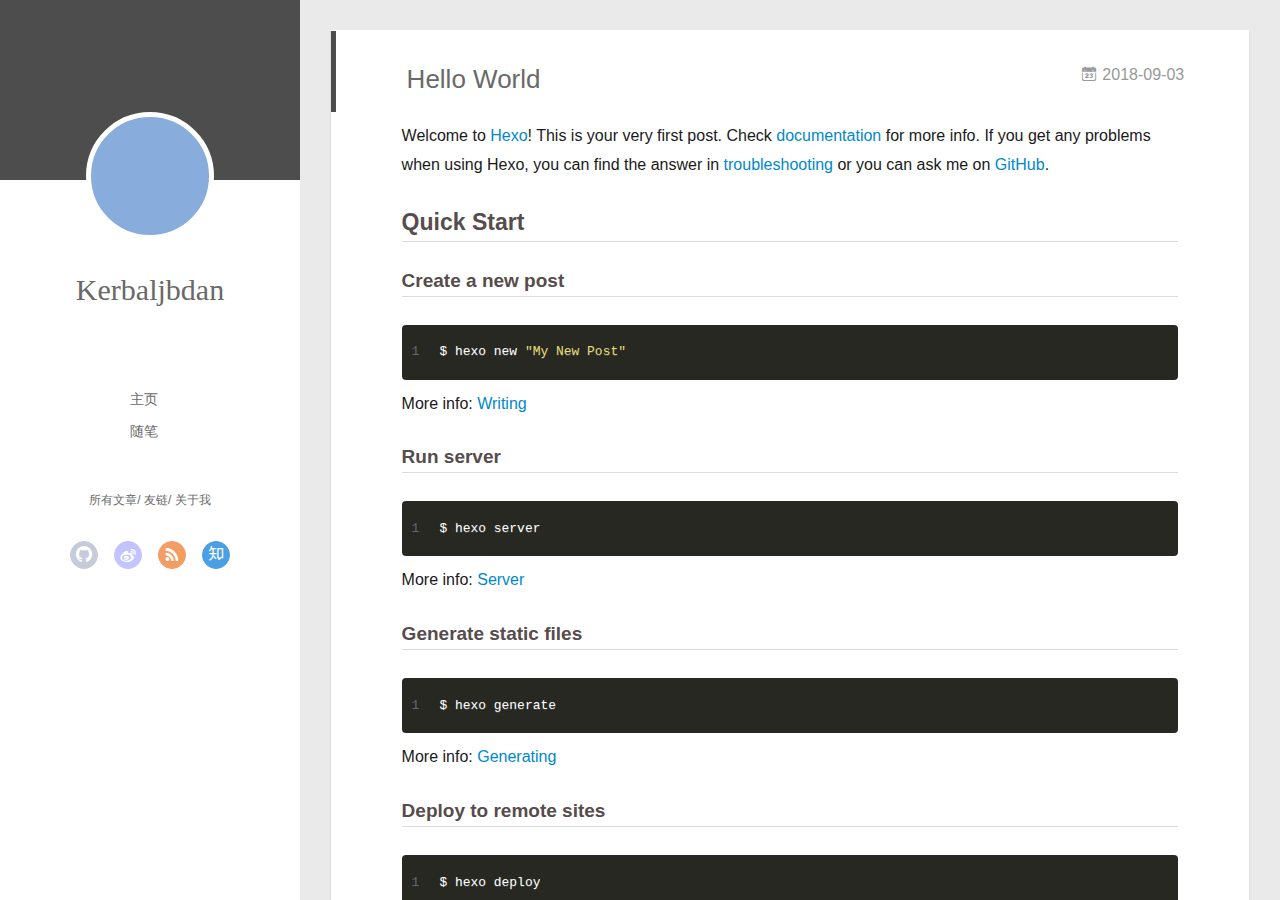
==== commit 76a01e5d: "Site updated: 2018-09-03 20:03:22" ====
--- a/index.html
+++ b/index.html
@@ -1,306 +1,178 @@
 <!DOCTYPE html>
-
-
-
-  
-
-
-<html class="theme-next muse use-motion" lang="zhCH">
+<html>
 <head>
-  <meta charset="UTF-8"/>
-<meta http-equiv="X-UA-Compatible" content="IE=edge" />
-<meta name="viewport" content="width=device-width, initial-scale=1, maximum-scale=1"/>
-<meta name="theme-color" content="#222">
-
-
-
-
-
-
-
-
-
-<meta http-equiv="Cache-Control" content="no-transform" />
-<meta http-equiv="Cache-Control" content="no-siteapp" />
-
-
-
-
-
-
-
-
-
-
-
-
-
-
-
-
-  
-  
-  <link href="/lib/fancybox/source/jquery.fancybox.css?v=2.1.5" rel="stylesheet" type="text/css" />
-
-
-
-
-
-
-
-<link href="/lib/font-awesome/css/font-awesome.min.css?v=4.6.2" rel="stylesheet" type="text/css" />
-
-<link href="/css/main.css?v=5.1.4" rel="stylesheet" type="text/css" />
-
-
-  <link rel="apple-touch-icon" sizes="180x180" href="/images/apple-touch-icon-next.png?v=5.1.4">
-
-
-  <link rel="icon" type="image/png" sizes="32x32" href="/images/favicon-32x32-next.png?v=5.1.4">
-
-
-  <link rel="icon" type="image/png" sizes="16x16" href="/images/favicon-16x16-next.png?v=5.1.4">
-
-
-  <link rel="mask-icon" href="/images/logo.svg?v=5.1.4" color="#222">
-
-
-
-
-
-  <meta name="keywords" content="Hexo, NexT" />
-
-
-
-
-
-
-
-
-
-
-<meta property="og:type" content="website">
+  <meta charset="utf-8">
+  
+  <meta name="renderer" content="webkit">
+  <meta http-equiv="X-UA-Compatible" content="IE=edge" >
+  <link rel="dns-prefetch" href="http://yoursite.com">
+  <title>Kerbaljbdan的博客</title>
+  <meta name="viewport" content="width=device-width, initial-scale=1, maximum-scale=1">
+  <meta property="og:type" content="website">
 <meta property="og:title" content="Kerbaljbdan的博客">
 <meta property="og:url" content="http://yoursite.com/index.html">
 <meta property="og:site_name" content="Kerbaljbdan的博客">
 <meta property="og:locale" content="zhCH">
 <meta name="twitter:card" content="summary">
 <meta name="twitter:title" content="Kerbaljbdan的博客">
-
-
-
-<script type="text/javascript" id="hexo.configurations">
-  var NexT = window.NexT || {};
-  var CONFIG = {
-    root: '/',
-    scheme: 'Muse',
-    version: '5.1.4',
-    sidebar: {"position":"left","display":"post","offset":12,"b2t":false,"scrollpercent":false,"onmobile":false},
-    fancybox: true,
-    tabs: true,
-    motion: {"enable":true,"async":false,"transition":{"post_block":"fadeIn","post_header":"slideDownIn","post_body":"slideDownIn","coll_header":"slideLeftIn","sidebar":"slideUpIn"}},
-    duoshuo: {
-      userId: '0',
-      author: 'Author'
-    },
-    algolia: {
-      applicationID: '',
-      apiKey: '',
-      indexName: '',
-      hits: {"per_page":10},
-      labels: {"input_placeholder":"Search for Posts","hits_empty":"We didn't find any results for the search: ${query}","hits_stats":"${hits} results found in ${time} ms"}
+  
+    <link rel="alternative" href="/atom.xml" title="Kerbaljbdan的博客" type="application/atom+xml">
+  
+  
+    <link rel="icon" href="/favicon.png">
+  
+  <link rel="stylesheet" type="text/css" href="/./main.0cf68a.css">
+  <style type="text/css">
+  
+    #container.show {
+      background: linear-gradient(200deg,#a0cfe4,#e8c37e);
     }
-  };
-</script>
-
-
-
-  <link rel="canonical" href="http://yoursite.com/"/>
-
-
-
-
-
-  <title>Kerbaljbdan的博客</title>
-  
-
-
-
-
-
-
-
+  </style>
+  
+
+  
 
 </head>
 
-<body itemscope itemtype="http://schema.org/WebPage" lang="zhCH">
-
-  
-  
-    
-  
-
-  <div class="container sidebar-position-left 
-  page-home">
-    <div class="headband"></div>
-
-    <header id="header" class="header" itemscope itemtype="http://schema.org/WPHeader">
-      <div class="header-inner"><div class="site-brand-wrapper">
-  <div class="site-meta ">
-    
-
-    <div class="custom-logo-site-title">
-      <a href="/"  class="brand" rel="start">
-        <span class="logo-line-before"><i></i></span>
-        <span class="site-title">Kerbaljbdan的博客</span>
-        <span class="logo-line-after"><i></i></span>
-      </a>
-    </div>
-      
-        <p class="site-subtitle"></p>
-      
-  </div>
-
-  <div class="site-nav-toggle">
-    <button>
-      <span class="btn-bar"></span>
-      <span class="btn-bar"></span>
-      <span class="btn-bar"></span>
-    </button>
-  </div>
+<body>
+  <div id="container" q-class="show:isCtnShow">
+    <canvas id="anm-canvas" class="anm-canvas"></canvas>
+    <div class="left-col" q-class="show:isShow">
+      
+<div class="overlay" style="background: #4d4d4d"></div>
+<div class="intrude-less">
+	<header id="header" class="inner">
+		<a href="/" class="profilepic">
+			<img src="" class="js-avatar">
+		</a>
+		<hgroup>
+		  <h1 class="header-author"><a href="/">Kerbaljbdan</a></h1>
+		</hgroup>
+		
+
+		<nav class="header-menu">
+			<ul>
+			
+				<li><a href="/">主页</a></li>
+	        
+				<li><a href="/tags/随笔/">随笔</a></li>
+	        
+			</ul>
+		</nav>
+		<nav class="header-smart-menu">
+    		
+    			
+    			<a q-on="click: openSlider(e, 'innerArchive')" href="javascript:void(0)">所有文章</a>
+    			
+            
+    			
+    			<a q-on="click: openSlider(e, 'friends')" href="javascript:void(0)">友链</a>
+    			
+            
+    			
+    			<a q-on="click: openSlider(e, 'aboutme')" href="javascript:void(0)">关于我</a>
+    			
+            
+		</nav>
+		<nav class="header-nav">
+			<div class="social">
+				
+					<a class="github" target="_blank" href="#" title="github"><i class="icon-github"></i></a>
+		        
+					<a class="weibo" target="_blank" href="#" title="weibo"><i class="icon-weibo"></i></a>
+		        
+					<a class="rss" target="_blank" href="#" title="rss"><i class="icon-rss"></i></a>
+		        
+					<a class="zhihu" target="_blank" href="#" title="zhihu"><i class="icon-zhihu"></i></a>
+		        
+			</div>
+		</nav>
+	</header>		
 </div>
 
-<nav class="site-nav">
-  
-
-  
-    <ul id="menu" class="menu">
-      
-        
-        <li class="menu-item menu-item-home">
-          <a href="/" rel="section">
+    </div>
+    <div class="mid-col" q-class="show:isShow,hide:isShow|isFalse">
+      
+<nav id="mobile-nav">
+  	<div class="overlay js-overlay" style="background: #4d4d4d"></div>
+	<div class="btnctn js-mobile-btnctn">
+  		<div class="slider-trigger list" q-on="click: openSlider(e)"><i class="icon icon-sort"></i></div>
+	</div>
+	<div class="intrude-less">
+		<header id="header" class="inner">
+			<div class="profilepic">
+				<img src="" class="js-avatar">
+			</div>
+			<hgroup>
+			  <h1 class="header-author js-header-author">Kerbaljbdan</h1>
+			</hgroup>
+			
+			
+			
+				
+			
+				
+			
+			
+			
+			<nav class="header-nav">
+				<div class="social">
+					
+						<a class="github" target="_blank" href="#" title="github"><i class="icon-github"></i></a>
+			        
+						<a class="weibo" target="_blank" href="#" title="weibo"><i class="icon-weibo"></i></a>
+			        
+						<a class="rss" target="_blank" href="#" title="rss"><i class="icon-rss"></i></a>
+			        
+						<a class="zhihu" target="_blank" href="#" title="zhihu"><i class="icon-zhihu"></i></a>
+			        
+				</div>
+			</nav>
+
+			<nav class="header-menu js-header-menu">
+				<ul style="width: 50%">
+				
+				
+					<li style="width: 50%"><a href="/">主页</a></li>
+		        
+					<li style="width: 50%"><a href="/tags/随笔/">随笔</a></li>
+		        
+				</ul>
+			</nav>
+		</header>				
+	</div>
+	<div class="mobile-mask" style="display:none" q-show="isShow"></div>
+</nav>
+
+      <div id="wrapper" class="body-wrap">
+        <div class="menu-l">
+          <div class="canvas-wrap">
+            <canvas data-colors="#eaeaea" data-sectionHeight="100" data-contentId="js-content" id="myCanvas1" class="anm-canvas"></canvas>
+          </div>
+          <div id="js-content" class="content-ll">
             
-              <i class="menu-item-icon fa fa-fw fa-home"></i> <br />
-            
-            Home
-          </a>
-        </li>
-      
-        
-        <li class="menu-item menu-item-archives">
-          <a href="/archives/" rel="section">
-            
-              <i class="menu-item-icon fa fa-fw fa-archive"></i> <br />
-            
-            Archives
-          </a>
-        </li>
-      
-
-      
-    </ul>
-  
-
-  
-</nav>
-
-
-
- </div>
-    </header>
-
-    <main id="main" class="main">
-      <div class="main-inner">
-        <div class="content-wrap">
-          <div id="content" class="content">
-            
-  <section id="posts" class="posts-expand">
-    
-      
-
-  
-
-  
-  
-  
-
-  <article class="post post-type-normal" itemscope itemtype="http://schema.org/Article">
-  
-  
-  
-  <div class="post-block">
-    <link itemprop="mainEntityOfPage" href="http://yoursite.com/2018/09/03/hello-world/">
-
-    <span hidden itemprop="author" itemscope itemtype="http://schema.org/Person">
-      <meta itemprop="name" content="Kerbaljbdan">
-      <meta itemprop="description" content="">
-      <meta itemprop="image" content="/images/avatar.gif">
-    </span>
-
-    <span hidden itemprop="publisher" itemscope itemtype="http://schema.org/Organization">
-      <meta itemprop="name" content="Kerbaljbdan的博客">
-    </span>
-
-    
-      <header class="post-header">
-
-        
-        
-          <h1 class="post-title" itemprop="name headline">
-                
-                <a class="post-title-link" href="/2018/09/03/hello-world/" itemprop="url">Hello World</a></h1>
-        
-
-        <div class="post-meta">
-          <span class="post-time">
-            
-              <span class="post-meta-item-icon">
-                <i class="fa fa-calendar-o"></i>
-              </span>
-              
-                <span class="post-meta-item-text">Posted on</span>
-              
-              <time title="Post created" itemprop="dateCreated datePublished" datetime="2018-09-03T19:46:49+08:00">
-                2018-09-03
-              </time>
-            
-
-            
-
-            
-          </span>
-
-          
-
-          
-            
-          
-
-          
-          
-
-          
-
-          
-
-          
-
-        </div>
+  
+    <article id="post-hello-world" class="article article-type-post  article-index" itemscope itemprop="blogPost">
+  <div class="article-inner">
+    
+      <header class="article-header">
+        
+  
+    <h1 itemprop="name">
+      <a class="article-title" href="/2018/09/03/hello-world/">Hello World</a>
+    </h1>
+  
+
+        
+        <a href="/2018/09/03/hello-world/" class="archive-article-date">
+  	<time datetime="2018-09-03T11:46:49.054Z" itemprop="datePublished"><i class="icon-calendar icon"></i>2018-09-03</time>
+</a>
+        
       </header>
     
-
-    
-    
-    
-    <div class="post-body" itemprop="articleBody">
-
-      
-      
-
-      
-        
-          
-            <p>Welcome to <a href="https://hexo.io/" target="_blank" rel="noopener">Hexo</a>! This is your very first post. Check <a href="https://hexo.io/docs/" target="_blank" rel="noopener">documentation</a> for more info. If you get any problems when using Hexo, you can find the answer in <a href="https://hexo.io/docs/troubleshooting.html" target="_blank" rel="noopener">troubleshooting</a> or you can ask me on <a href="https://github.com/hexojs/hexo/issues" target="_blank" rel="noopener">GitHub</a>.</p>
+    <div class="article-entry" itemprop="articleBody">
+      
+        <p>Welcome to <a href="https://hexo.io/" target="_blank" rel="noopener">Hexo</a>! This is your very first post. Check <a href="https://hexo.io/docs/" target="_blank" rel="noopener">documentation</a> for more info. If you get any problems when using Hexo, you can find the answer in <a href="https://hexo.io/docs/troubleshooting.html" target="_blank" rel="noopener">troubleshooting</a> or you can ask me on <a href="https://github.com/hexojs/hexo/issues" target="_blank" rel="noopener">GitHub</a>.</p>
 <h2 id="Quick-Start"><a href="#Quick-Start" class="headerlink" title="Quick Start"></a>Quick Start</h2><h3 id="Create-a-new-post"><a href="#Create-a-new-post" class="headerlink" title="Create a new post"></a>Create a new post</h3><figure class="highlight bash"><table><tr><td class="gutter"><pre><span class="line">1</span><br></pre></td><td class="code"><pre><span class="line">$ hexo new <span class="string">"My New Post"</span></span><br></pre></td></tr></table></figure>
 <p>More info: <a href="https://hexo.io/docs/writing.html" target="_blank" rel="noopener">Writing</a></p>
 <h3 id="Run-server"><a href="#Run-server" class="headerlink" title="Run server"></a>Run server</h3><figure class="highlight bash"><table><tr><td class="gutter"><pre><span class="line">1</span><br></pre></td><td class="code"><pre><span class="line">$ hexo server</span><br></pre></td></tr></table></figure>
@@ -310,307 +182,293 @@
 <h3 id="Deploy-to-remote-sites"><a href="#Deploy-to-remote-sites" class="headerlink" title="Deploy to remote sites"></a>Deploy to remote sites</h3><figure class="highlight bash"><table><tr><td class="gutter"><pre><span class="line">1</span><br></pre></td><td class="code"><pre><span class="line">$ hexo deploy</span><br></pre></td></tr></table></figure>
 <p>More info: <a href="https://hexo.io/docs/deployment.html" target="_blank" rel="noopener">Deployment</a></p>
 
-          
-        
-      
-    </div>
-    
-    
-    
-
-    
-
-    
-
-    
-
-    <footer class="post-footer">
-      
-
-      
-
-      
-
-      
-      
-        <div class="post-eof"></div>
-      
-    </footer>
+      
+
+      
+    </div>
+    <div class="article-info article-info-index">
+      
+      
+      
+
+      
+        <p class="article-more-link">
+          <a class="article-more-a" href="/2018/09/03/hello-world/">展开全文 >></a>
+        </p>
+      
+
+      
+      <div class="clearfix"></div>
+    </div>
   </div>
-  
-  
-  
-  </article>
-
-
-    
-  </section>
-
+</article>
+
+<aside class="wrap-side-operation">
+    <div class="mod-side-operation">
+        
+        <div class="jump-container" id="js-jump-container" style="display:none;">
+            <a href="javascript:void(0)" class="mod-side-operation__jump-to-top">
+                <i class="icon-font icon-back"></i>
+            </a>
+            <div id="js-jump-plan-container" class="jump-plan-container" style="top: -11px;">
+                <i class="icon-font icon-plane jump-plane"></i>
+            </div>
+        </div>
+        
+        
+    </div>
+</aside>
+
+
+
+
+  
   
 
 
           </div>
-          
-
-
-          
-
-        </div>
-        
-          
-  
-  <div class="sidebar-toggle">
-    <div class="sidebar-toggle-line-wrap">
-      <span class="sidebar-toggle-line sidebar-toggle-line-first"></span>
-      <span class="sidebar-toggle-line sidebar-toggle-line-middle"></span>
-      <span class="sidebar-toggle-line sidebar-toggle-line-last"></span>
+        </div>
+      </div>
+      <footer id="footer">
+  <div class="outer">
+    <div id="footer-info">
+    	<div class="footer-left">
+    		&copy; 2018 Kerbaljbdan
+    	</div>
+      	<div class="footer-right">
+      		<a href="http://hexo.io/" target="_blank">Hexo</a>  Theme <a href="https://github.com/litten/hexo-theme-yilia" target="_blank">Yilia</a> by Litten
+      	</div>
     </div>
   </div>
-
-  <aside id="sidebar" class="sidebar">
-    
-    <div class="sidebar-inner">
-
-      
-
-      
-
-      <section class="site-overview-wrap sidebar-panel sidebar-panel-active">
-        <div class="site-overview">
-          <div class="site-author motion-element" itemprop="author" itemscope itemtype="http://schema.org/Person">
+</footer>
+    </div>
+    <script>
+	var yiliaConfig = {
+		mathjax: false,
+		isHome: true,
+		isPost: false,
+		isArchive: false,
+		isTag: false,
+		isCategory: false,
+		open_in_new: false,
+		toc_hide_index: true,
+		root: "/",
+		innerArchive: true,
+		showTags: false
+	}
+</script>
+
+<script>!function(t){function n(e){if(r[e])return r[e].exports;var i=r[e]={exports:{},id:e,loaded:!1};return t[e].call(i.exports,i,i.exports,n),i.loaded=!0,i.exports}var r={};n.m=t,n.c=r,n.p="./",n(0)}([function(t,n,r){r(195),t.exports=r(191)},function(t,n,r){var e=r(3),i=r(52),o=r(27),u=r(28),c=r(53),f="prototype",a=function(t,n,r){var s,l,h,v,p=t&a.F,d=t&a.G,y=t&a.S,g=t&a.P,b=t&a.B,m=d?e:y?e[n]||(e[n]={}):(e[n]||{})[f],x=d?i:i[n]||(i[n]={}),w=x[f]||(x[f]={});d&&(r=n);for(s in r)l=!p&&m&&void 0!==m[s],h=(l?m:r)[s],v=b&&l?c(h,e):g&&"function"==typeof h?c(Function.call,h):h,m&&u(m,s,h,t&a.U),x[s]!=h&&o(x,s,v),g&&w[s]!=h&&(w[s]=h)};e.core=i,a.F=1,a.G=2,a.S=4,a.P=8,a.B=16,a.W=32,a.U=64,a.R=128,t.exports=a},function(t,n,r){var e=r(6);t.exports=function(t){if(!e(t))throw TypeError(t+" is not an object!");return t}},function(t,n){var r=t.exports="undefined"!=typeof window&&window.Math==Math?window:"undefined"!=typeof self&&self.Math==Math?self:Function("return this")();"number"==typeof __g&&(__g=r)},function(t,n){t.exports=function(t){try{return!!t()}catch(t){return!0}}},function(t,n){var r=t.exports="undefined"!=typeof window&&window.Math==Math?window:"undefined"!=typeof self&&self.Math==Math?self:Function("return this")();"number"==typeof __g&&(__g=r)},function(t,n){t.exports=function(t){return"object"==typeof t?null!==t:"function"==typeof t}},function(t,n,r){var e=r(126)("wks"),i=r(76),o=r(3).Symbol,u="function"==typeof o;(t.exports=function(t){return e[t]||(e[t]=u&&o[t]||(u?o:i)("Symbol."+t))}).store=e},function(t,n){var r={}.hasOwnProperty;t.exports=function(t,n){return r.call(t,n)}},function(t,n,r){var e=r(94),i=r(33);t.exports=function(t){return e(i(t))}},function(t,n,r){t.exports=!r(4)(function(){return 7!=Object.defineProperty({},"a",{get:function(){return 7}}).a})},function(t,n,r){var e=r(2),i=r(167),o=r(50),u=Object.defineProperty;n.f=r(10)?Object.defineProperty:function(t,n,r){if(e(t),n=o(n,!0),e(r),i)try{return u(t,n,r)}catch(t){}if("get"in r||"set"in r)throw TypeError("Accessors not supported!");return"value"in r&&(t[n]=r.value),t}},function(t,n,r){t.exports=!r(18)(function(){return 7!=Object.defineProperty({},"a",{get:function(){return 7}}).a})},function(t,n,r){var e=r(14),i=r(22);t.exports=r(12)?function(t,n,r){return e.f(t,n,i(1,r))}:function(t,n,r){return t[n]=r,t}},function(t,n,r){var e=r(20),i=r(58),o=r(42),u=Object.defineProperty;n.f=r(12)?Object.defineProperty:function(t,n,r){if(e(t),n=o(n,!0),e(r),i)try{return u(t,n,r)}catch(t){}if("get"in r||"set"in r)throw TypeError("Accessors not supported!");return"value"in r&&(t[n]=r.value),t}},function(t,n,r){var e=r(40)("wks"),i=r(23),o=r(5).Symbol,u="function"==typeof o;(t.exports=function(t){return e[t]||(e[t]=u&&o[t]||(u?o:i)("Symbol."+t))}).store=e},function(t,n,r){var e=r(67),i=Math.min;t.exports=function(t){return t>0?i(e(t),9007199254740991):0}},function(t,n,r){var e=r(46);t.exports=function(t){return Object(e(t))}},function(t,n){t.exports=function(t){try{return!!t()}catch(t){return!0}}},function(t,n,r){var e=r(63),i=r(34);t.exports=Object.keys||function(t){return e(t,i)}},function(t,n,r){var e=r(21);t.exports=function(t){if(!e(t))throw TypeError(t+" is not an object!");return t}},function(t,n){t.exports=function(t){return"object"==typeof t?null!==t:"function"==typeof t}},function(t,n){t.exports=function(t,n){return{enumerable:!(1&t),configurable:!(2&t),writable:!(4&t),value:n}}},function(t,n){var r=0,e=Math.random();t.exports=function(t){return"Symbol(".concat(void 0===t?"":t,")_",(++r+e).toString(36))}},function(t,n){var r={}.hasOwnProperty;t.exports=function(t,n){return r.call(t,n)}},function(t,n){var r=t.exports={version:"2.4.0"};"number"==typeof __e&&(__e=r)},function(t,n){t.exports=function(t){if("function"!=typeof t)throw TypeError(t+" is not a function!");return t}},function(t,n,r){var e=r(11),i=r(66);t.exports=r(10)?function(t,n,r){return e.f(t,n,i(1,r))}:function(t,n,r){return t[n]=r,t}},function(t,n,r){var e=r(3),i=r(27),o=r(24),u=r(76)("src"),c="toString",f=Function[c],a=(""+f).split(c);r(52).inspectSource=function(t){return f.call(t)},(t.exports=function(t,n,r,c){var f="function"==typeof r;f&&(o(r,"name")||i(r,"name",n)),t[n]!==r&&(f&&(o(r,u)||i(r,u,t[n]?""+t[n]:a.join(String(n)))),t===e?t[n]=r:c?t[n]?t[n]=r:i(t,n,r):(delete t[n],i(t,n,r)))})(Function.prototype,c,function(){return"function"==typeof this&&this[u]||f.call(this)})},function(t,n,r){var e=r(1),i=r(4),o=r(46),u=function(t,n,r,e){var i=String(o(t)),u="<"+n;return""!==r&&(u+=" "+r+'="'+String(e).replace(/"/g,"&quot;")+'"'),u+">"+i+"</"+n+">"};t.exports=function(t,n){var r={};r[t]=n(u),e(e.P+e.F*i(function(){var n=""[t]('"');return n!==n.toLowerCase()||n.split('"').length>3}),"String",r)}},function(t,n,r){var e=r(115),i=r(46);t.exports=function(t){return e(i(t))}},function(t,n,r){var e=r(116),i=r(66),o=r(30),u=r(50),c=r(24),f=r(167),a=Object.getOwnPropertyDescriptor;n.f=r(10)?a:function(t,n){if(t=o(t),n=u(n,!0),f)try{return a(t,n)}catch(t){}if(c(t,n))return i(!e.f.call(t,n),t[n])}},function(t,n,r){var e=r(24),i=r(17),o=r(145)("IE_PROTO"),u=Object.prototype;t.exports=Object.getPrototypeOf||function(t){return t=i(t),e(t,o)?t[o]:"function"==typeof t.constructor&&t instanceof t.constructor?t.constructor.prototype:t instanceof Object?u:null}},function(t,n){t.exports=function(t){if(void 0==t)throw TypeError("Can't call method on  "+t);return t}},function(t,n){t.exports="constructor,hasOwnProperty,isPrototypeOf,propertyIsEnumerable,toLocaleString,toString,valueOf".split(",")},function(t,n){t.exports={}},function(t,n){t.exports=!0},function(t,n){n.f={}.propertyIsEnumerable},function(t,n,r){var e=r(14).f,i=r(8),o=r(15)("toStringTag");t.exports=function(t,n,r){t&&!i(t=r?t:t.prototype,o)&&e(t,o,{configurable:!0,value:n})}},function(t,n,r){var e=r(40)("keys"),i=r(23);t.exports=function(t){return e[t]||(e[t]=i(t))}},function(t,n,r){var e=r(5),i="__core-js_shared__",o=e[i]||(e[i]={});t.exports=function(t){return o[t]||(o[t]={})}},function(t,n){var r=Math.ceil,e=Math.floor;t.exports=function(t){return isNaN(t=+t)?0:(t>0?e:r)(t)}},function(t,n,r){var e=r(21);t.exports=function(t,n){if(!e(t))return t;var r,i;if(n&&"function"==typeof(r=t.toString)&&!e(i=r.call(t)))return i;if("function"==typeof(r=t.valueOf)&&!e(i=r.call(t)))return i;if(!n&&"function"==typeof(r=t.toString)&&!e(i=r.call(t)))return i;throw TypeError("Can't convert object to primitive value")}},function(t,n,r){var e=r(5),i=r(25),o=r(36),u=r(44),c=r(14).f;t.exports=function(t){var n=i.Symbol||(i.Symbol=o?{}:e.Symbol||{});"_"==t.charAt(0)||t in n||c(n,t,{value:u.f(t)})}},function(t,n,r){n.f=r(15)},function(t,n){var r={}.toString;t.exports=function(t){return r.call(t).slice(8,-1)}},function(t,n){t.exports=function(t){if(void 0==t)throw TypeError("Can't call method on  "+t);return t}},function(t,n,r){var e=r(4);t.exports=function(t,n){return!!t&&e(function(){n?t.call(null,function(){},1):t.call(null)})}},function(t,n,r){var e=r(53),i=r(115),o=r(17),u=r(16),c=r(203);t.exports=function(t,n){var r=1==t,f=2==t,a=3==t,s=4==t,l=6==t,h=5==t||l,v=n||c;return function(n,c,p){for(var d,y,g=o(n),b=i(g),m=e(c,p,3),x=u(b.length),w=0,S=r?v(n,x):f?v(n,0):void 0;x>w;w++)if((h||w in b)&&(d=b[w],y=m(d,w,g),t))if(r)S[w]=y;else if(y)switch(t){case 3:return!0;case 5:return d;case 6:return w;case 2:S.push(d)}else if(s)return!1;return l?-1:a||s?s:S}}},function(t,n,r){var e=r(1),i=r(52),o=r(4);t.exports=function(t,n){var r=(i.Object||{})[t]||Object[t],u={};u[t]=n(r),e(e.S+e.F*o(function(){r(1)}),"Object",u)}},function(t,n,r){var e=r(6);t.exports=function(t,n){if(!e(t))return t;var r,i;if(n&&"function"==typeof(r=t.toString)&&!e(i=r.call(t)))return i;if("function"==typeof(r=t.valueOf)&&!e(i=r.call(t)))return i;if(!n&&"function"==typeof(r=t.toString)&&!e(i=r.call(t)))return i;throw TypeError("Can't convert object to primitive value")}},function(t,n,r){var e=r(5),i=r(25),o=r(91),u=r(13),c="prototype",f=function(t,n,r){var a,s,l,h=t&f.F,v=t&f.G,p=t&f.S,d=t&f.P,y=t&f.B,g=t&f.W,b=v?i:i[n]||(i[n]={}),m=b[c],x=v?e:p?e[n]:(e[n]||{})[c];v&&(r=n);for(a in r)(s=!h&&x&&void 0!==x[a])&&a in b||(l=s?x[a]:r[a],b[a]=v&&"function"!=typeof x[a]?r[a]:y&&s?o(l,e):g&&x[a]==l?function(t){var n=function(n,r,e){if(this instanceof t){switch(arguments.length){case 0:return new t;case 1:return new t(n);case 2:return new t(n,r)}return new t(n,r,e)}return t.apply(this,arguments)};return n[c]=t[c],n}(l):d&&"function"==typeof l?o(Function.call,l):l,d&&((b.virtual||(b.virtual={}))[a]=l,t&f.R&&m&&!m[a]&&u(m,a,l)))};f.F=1,f.G=2,f.S=4,f.P=8,f.B=16,f.W=32,f.U=64,f.R=128,t.exports=f},function(t,n){var r=t.exports={version:"2.4.0"};"number"==typeof __e&&(__e=r)},function(t,n,r){var e=r(26);t.exports=function(t,n,r){if(e(t),void 0===n)return t;switch(r){case 1:return function(r){return t.call(n,r)};case 2:return function(r,e){return t.call(n,r,e)};case 3:return function(r,e,i){return t.call(n,r,e,i)}}return function(){return t.apply(n,arguments)}}},function(t,n,r){var e=r(183),i=r(1),o=r(126)("metadata"),u=o.store||(o.store=new(r(186))),c=function(t,n,r){var i=u.get(t);if(!i){if(!r)return;u.set(t,i=new e)}var o=i.get(n);if(!o){if(!r)return;i.set(n,o=new e)}return o},f=function(t,n,r){var e=c(n,r,!1);return void 0!==e&&e.has(t)},a=function(t,n,r){var e=c(n,r,!1);return void 0===e?void 0:e.get(t)},s=function(t,n,r,e){c(r,e,!0).set(t,n)},l=function(t,n){var r=c(t,n,!1),e=[];return r&&r.forEach(function(t,n){e.push(n)}),e},h=function(t){return void 0===t||"symbol"==typeof t?t:String(t)},v=function(t){i(i.S,"Reflect",t)};t.exports={store:u,map:c,has:f,get:a,set:s,keys:l,key:h,exp:v}},function(t,n,r){"use strict";if(r(10)){var e=r(69),i=r(3),o=r(4),u=r(1),c=r(127),f=r(152),a=r(53),s=r(68),l=r(66),h=r(27),v=r(73),p=r(67),d=r(16),y=r(75),g=r(50),b=r(24),m=r(180),x=r(114),w=r(6),S=r(17),_=r(137),O=r(70),E=r(32),P=r(71).f,j=r(154),F=r(76),M=r(7),A=r(48),N=r(117),T=r(146),I=r(155),k=r(80),L=r(123),R=r(74),C=r(130),D=r(160),U=r(11),W=r(31),G=U.f,B=W.f,V=i.RangeError,z=i.TypeError,q=i.Uint8Array,K="ArrayBuffer",J="Shared"+K,Y="BYTES_PER_ELEMENT",H="prototype",$=Array[H],X=f.ArrayBuffer,Q=f.DataView,Z=A(0),tt=A(2),nt=A(3),rt=A(4),et=A(5),it=A(6),ot=N(!0),ut=N(!1),ct=I.values,ft=I.keys,at=I.entries,st=$.lastIndexOf,lt=$.reduce,ht=$.reduceRight,vt=$.join,pt=$.sort,dt=$.slice,yt=$.toString,gt=$.toLocaleString,bt=M("iterator"),mt=M("toStringTag"),xt=F("typed_constructor"),wt=F("def_constructor"),St=c.CONSTR,_t=c.TYPED,Ot=c.VIEW,Et="Wrong length!",Pt=A(1,function(t,n){return Tt(T(t,t[wt]),n)}),jt=o(function(){return 1===new q(new Uint16Array([1]).buffer)[0]}),Ft=!!q&&!!q[H].set&&o(function(){new q(1).set({})}),Mt=function(t,n){if(void 0===t)throw z(Et);var r=+t,e=d(t);if(n&&!m(r,e))throw V(Et);return e},At=function(t,n){var r=p(t);if(r<0||r%n)throw V("Wrong offset!");return r},Nt=function(t){if(w(t)&&_t in t)return t;throw z(t+" is not a typed array!")},Tt=function(t,n){if(!(w(t)&&xt in t))throw z("It is not a typed array constructor!");return new t(n)},It=function(t,n){return kt(T(t,t[wt]),n)},kt=function(t,n){for(var r=0,e=n.length,i=Tt(t,e);e>r;)i[r]=n[r++];return i},Lt=function(t,n,r){G(t,n,{get:function(){return this._d[r]}})},Rt=function(t){var n,r,e,i,o,u,c=S(t),f=arguments.length,s=f>1?arguments[1]:void 0,l=void 0!==s,h=j(c);if(void 0!=h&&!_(h)){for(u=h.call(c),e=[],n=0;!(o=u.next()).done;n++)e.push(o.value);c=e}for(l&&f>2&&(s=a(s,arguments[2],2)),n=0,r=d(c.length),i=Tt(this,r);r>n;n++)i[n]=l?s(c[n],n):c[n];return i},Ct=function(){for(var t=0,n=arguments.length,r=Tt(this,n);n>t;)r[t]=arguments[t++];return r},Dt=!!q&&o(function(){gt.call(new q(1))}),Ut=function(){return gt.apply(Dt?dt.call(Nt(this)):Nt(this),arguments)},Wt={copyWithin:function(t,n){return D.call(Nt(this),t,n,arguments.length>2?arguments[2]:void 0)},every:function(t){return rt(Nt(this),t,arguments.length>1?arguments[1]:void 0)},fill:function(t){return C.apply(Nt(this),arguments)},filter:function(t){return It(this,tt(Nt(this),t,arguments.length>1?arguments[1]:void 0))},find:function(t){return et(Nt(this),t,arguments.length>1?arguments[1]:void 0)},findIndex:function(t){return it(Nt(this),t,arguments.length>1?arguments[1]:void 0)},forEach:function(t){Z(Nt(this),t,arguments.length>1?arguments[1]:void 0)},indexOf:function(t){return ut(Nt(this),t,arguments.length>1?arguments[1]:void 0)},includes:function(t){return ot(Nt(this),t,arguments.length>1?arguments[1]:void 0)},join:function(t){return vt.apply(Nt(this),arguments)},lastIndexOf:function(t){return st.apply(Nt(this),arguments)},map:function(t){return Pt(Nt(this),t,arguments.length>1?arguments[1]:void 0)},reduce:function(t){return lt.apply(Nt(this),arguments)},reduceRight:function(t){return ht.apply(Nt(this),arguments)},reverse:function(){for(var t,n=this,r=Nt(n).length,e=Math.floor(r/2),i=0;i<e;)t=n[i],n[i++]=n[--r],n[r]=t;return n},some:function(t){return nt(Nt(this),t,arguments.length>1?arguments[1]:void 0)},sort:function(t){return pt.call(Nt(this),t)},subarray:function(t,n){var r=Nt(this),e=r.length,i=y(t,e);return new(T(r,r[wt]))(r.buffer,r.byteOffset+i*r.BYTES_PER_ELEMENT,d((void 0===n?e:y(n,e))-i))}},Gt=function(t,n){return It(this,dt.call(Nt(this),t,n))},Bt=function(t){Nt(this);var n=At(arguments[1],1),r=this.length,e=S(t),i=d(e.length),o=0;if(i+n>r)throw V(Et);for(;o<i;)this[n+o]=e[o++]},Vt={entries:function(){return at.call(Nt(this))},keys:function(){return ft.call(Nt(this))},values:function(){return ct.call(Nt(this))}},zt=function(t,n){return w(t)&&t[_t]&&"symbol"!=typeof n&&n in t&&String(+n)==String(n)},qt=function(t,n){return zt(t,n=g(n,!0))?l(2,t[n]):B(t,n)},Kt=function(t,n,r){return!(zt(t,n=g(n,!0))&&w(r)&&b(r,"value"))||b(r,"get")||b(r,"set")||r.configurable||b(r,"writable")&&!r.writable||b(r,"enumerable")&&!r.enumerable?G(t,n,r):(t[n]=r.value,t)};St||(W.f=qt,U.f=Kt),u(u.S+u.F*!St,"Object",{getOwnPropertyDescriptor:qt,defineProperty:Kt}),o(function(){yt.call({})})&&(yt=gt=function(){return vt.call(this)});var Jt=v({},Wt);v(Jt,Vt),h(Jt,bt,Vt.values),v(Jt,{slice:Gt,set:Bt,constructor:function(){},toString:yt,toLocaleString:Ut}),Lt(Jt,"buffer","b"),Lt(Jt,"byteOffset","o"),Lt(Jt,"byteLength","l"),Lt(Jt,"length","e"),G(Jt,mt,{get:function(){return this[_t]}}),t.exports=function(t,n,r,f){f=!!f;var a=t+(f?"Clamped":"")+"Array",l="Uint8Array"!=a,v="get"+t,p="set"+t,y=i[a],g=y||{},b=y&&E(y),m=!y||!c.ABV,S={},_=y&&y[H],j=function(t,r){var e=t._d;return e.v[v](r*n+e.o,jt)},F=function(t,r,e){var i=t._d;f&&(e=(e=Math.round(e))<0?0:e>255?255:255&e),i.v[p](r*n+i.o,e,jt)},M=function(t,n){G(t,n,{get:function(){return j(this,n)},set:function(t){return F(this,n,t)},enumerable:!0})};m?(y=r(function(t,r,e,i){s(t,y,a,"_d");var o,u,c,f,l=0,v=0;if(w(r)){if(!(r instanceof X||(f=x(r))==K||f==J))return _t in r?kt(y,r):Rt.call(y,r);o=r,v=At(e,n);var p=r.byteLength;if(void 0===i){if(p%n)throw V(Et);if((u=p-v)<0)throw V(Et)}else if((u=d(i)*n)+v>p)throw V(Et);c=u/n}else c=Mt(r,!0),u=c*n,o=new X(u);for(h(t,"_d",{b:o,o:v,l:u,e:c,v:new Q(o)});l<c;)M(t,l++)}),_=y[H]=O(Jt),h(_,"constructor",y)):L(function(t){new y(null),new y(t)},!0)||(y=r(function(t,r,e,i){s(t,y,a);var o;return w(r)?r instanceof X||(o=x(r))==K||o==J?void 0!==i?new g(r,At(e,n),i):void 0!==e?new g(r,At(e,n)):new g(r):_t in r?kt(y,r):Rt.call(y,r):new g(Mt(r,l))}),Z(b!==Function.prototype?P(g).concat(P(b)):P(g),function(t){t in y||h(y,t,g[t])}),y[H]=_,e||(_.constructor=y));var A=_[bt],N=!!A&&("values"==A.name||void 0==A.name),T=Vt.values;h(y,xt,!0),h(_,_t,a),h(_,Ot,!0),h(_,wt,y),(f?new y(1)[mt]==a:mt in _)||G(_,mt,{get:function(){return a}}),S[a]=y,u(u.G+u.W+u.F*(y!=g),S),u(u.S,a,{BYTES_PER_ELEMENT:n,from:Rt,of:Ct}),Y in _||h(_,Y,n),u(u.P,a,Wt),R(a),u(u.P+u.F*Ft,a,{set:Bt}),u(u.P+u.F*!N,a,Vt),u(u.P+u.F*(_.toString!=yt),a,{toString:yt}),u(u.P+u.F*o(function(){new y(1).slice()}),a,{slice:Gt}),u(u.P+u.F*(o(function(){return[1,2].toLocaleString()!=new y([1,2]).toLocaleString()})||!o(function(){_.toLocaleString.call([1,2])})),a,{toLocaleString:Ut}),k[a]=N?A:T,e||N||h(_,bt,T)}}else t.exports=function(){}},function(t,n){var r={}.toString;t.exports=function(t){return r.call(t).slice(8,-1)}},function(t,n,r){var e=r(21),i=r(5).document,o=e(i)&&e(i.createElement);t.exports=function(t){return o?i.createElement(t):{}}},function(t,n,r){t.exports=!r(12)&&!r(18)(function(){return 7!=Object.defineProperty(r(57)("div"),"a",{get:function(){return 7}}).a})},function(t,n,r){"use strict";var e=r(36),i=r(51),o=r(64),u=r(13),c=r(8),f=r(35),a=r(96),s=r(38),l=r(103),h=r(15)("iterator"),v=!([].keys&&"next"in[].keys()),p="keys",d="values",y=function(){return this};t.exports=function(t,n,r,g,b,m,x){a(r,n,g);var w,S,_,O=function(t){if(!v&&t in F)return F[t];switch(t){case p:case d:return function(){return new r(this,t)}}return function(){return new r(this,t)}},E=n+" Iterator",P=b==d,j=!1,F=t.prototype,M=F[h]||F["@@iterator"]||b&&F[b],A=M||O(b),N=b?P?O("entries"):A:void 0,T="Array"==n?F.entries||M:M;if(T&&(_=l(T.call(new t)))!==Object.prototype&&(s(_,E,!0),e||c(_,h)||u(_,h,y)),P&&M&&M.name!==d&&(j=!0,A=function(){return M.call(this)}),e&&!x||!v&&!j&&F[h]||u(F,h,A),f[n]=A,f[E]=y,b)if(w={values:P?A:O(d),keys:m?A:O(p),entries:N},x)for(S in w)S in F||o(F,S,w[S]);else i(i.P+i.F*(v||j),n,w);return w}},function(t,n,r){var e=r(20),i=r(100),o=r(34),u=r(39)("IE_PROTO"),c=function(){},f="prototype",a=function(){var t,n=r(57)("iframe"),e=o.length;for(n.style.display="none",r(93).appendChild(n),n.src="javascript:",t=n.contentWindow.document,t.open(),t.write("<script>document.F=Object<\/script>"),t.close(),a=t.F;e--;)delete a[f][o[e]];return a()};t.exports=Object.create||function(t,n){var r;return null!==t?(c[f]=e(t),r=new c,c[f]=null,r[u]=t):r=a(),void 0===n?r:i(r,n)}},function(t,n,r){var e=r(63),i=r(34).concat("length","prototype");n.f=Object.getOwnPropertyNames||function(t){return e(t,i)}},function(t,n){n.f=Object.getOwnPropertySymbols},function(t,n,r){var e=r(8),i=r(9),o=r(90)(!1),u=r(39)("IE_PROTO");t.exports=function(t,n){var r,c=i(t),f=0,a=[];for(r in c)r!=u&&e(c,r)&&a.push(r);for(;n.length>f;)e(c,r=n[f++])&&(~o(a,r)||a.push(r));return a}},function(t,n,r){t.exports=r(13)},function(t,n,r){var e=r(76)("meta"),i=r(6),o=r(24),u=r(11).f,c=0,f=Object.isExtensible||function(){return!0},a=!r(4)(function(){return f(Object.preventExtensions({}))}),s=function(t){u(t,e,{value:{i:"O"+ ++c,w:{}}})},l=function(t,n){if(!i(t))return"symbol"==typeof t?t:("string"==typeof t?"S":"P")+t;if(!o(t,e)){if(!f(t))return"F";if(!n)return"E";s(t)}return t[e].i},h=function(t,n){if(!o(t,e)){if(!f(t))return!0;if(!n)return!1;s(t)}return t[e].w},v=function(t){return a&&p.NEED&&f(t)&&!o(t,e)&&s(t),t},p=t.exports={KEY:e,NEED:!1,fastKey:l,getWeak:h,onFreeze:v}},function(t,n){t.exports=function(t,n){return{enumerable:!(1&t),configurable:!(2&t),writable:!(4&t),value:n}}},function(t,n){var r=Math.ceil,e=Math.floor;t.exports=function(t){return isNaN(t=+t)?0:(t>0?e:r)(t)}},function(t,n){t.exports=function(t,n,r,e){if(!(t instanceof n)||void 0!==e&&e in t)throw TypeError(r+": incorrect invocation!");return t}},function(t,n){t.exports=!1},function(t,n,r){var e=r(2),i=r(173),o=r(133),u=r(145)("IE_PROTO"),c=function(){},f="prototype",a=function(){var t,n=r(132)("iframe"),e=o.length;for(n.style.display="none",r(135).appendChild(n),n.src="javascript:",t=n.contentWindow.document,t.open(),t.write("<script>document.F=Object<\/script>"),t.close(),a=t.F;e--;)delete a[f][o[e]];return a()};t.exports=Object.create||function(t,n){var r;return null!==t?(c[f]=e(t),r=new c,c[f]=null,r[u]=t):r=a(),void 0===n?r:i(r,n)}},function(t,n,r){var e=r(175),i=r(133).concat("length","prototype");n.f=Object.getOwnPropertyNames||function(t){return e(t,i)}},function(t,n,r){var e=r(175),i=r(133);t.exports=Object.keys||function(t){return e(t,i)}},function(t,n,r){var e=r(28);t.exports=function(t,n,r){for(var i in n)e(t,i,n[i],r);return t}},function(t,n,r){"use strict";var e=r(3),i=r(11),o=r(10),u=r(7)("species");t.exports=function(t){var n=e[t];o&&n&&!n[u]&&i.f(n,u,{configurable:!0,get:function(){return this}})}},function(t,n,r){var e=r(67),i=Math.max,o=Math.min;t.exports=function(t,n){return t=e(t),t<0?i(t+n,0):o(t,n)}},function(t,n){var r=0,e=Math.random();t.exports=function(t){return"Symbol(".concat(void 0===t?"":t,")_",(++r+e).toString(36))}},function(t,n,r){var e=r(33);t.exports=function(t){return Object(e(t))}},function(t,n,r){var e=r(7)("unscopables"),i=Array.prototype;void 0==i[e]&&r(27)(i,e,{}),t.exports=function(t){i[e][t]=!0}},function(t,n,r){var e=r(53),i=r(169),o=r(137),u=r(2),c=r(16),f=r(154),a={},s={},n=t.exports=function(t,n,r,l,h){var v,p,d,y,g=h?function(){return t}:f(t),b=e(r,l,n?2:1),m=0;if("function"!=typeof g)throw TypeError(t+" is not iterable!");if(o(g)){for(v=c(t.length);v>m;m++)if((y=n?b(u(p=t[m])[0],p[1]):b(t[m]))===a||y===s)return y}else for(d=g.call(t);!(p=d.next()).done;)if((y=i(d,b,p.value,n))===a||y===s)return y};n.BREAK=a,n.RETURN=s},function(t,n){t.exports={}},function(t,n,r){var e=r(11).f,i=r(24),o=r(7)("toStringTag");t.exports=function(t,n,r){t&&!i(t=r?t:t.prototype,o)&&e(t,o,{configurable:!0,value:n})}},function(t,n,r){var e=r(1),i=r(46),o=r(4),u=r(150),c="["+u+"]",f="​+",a=RegExp("^"+c+c+"*"),s=RegExp(c+c+"*$"),l=function(t,n,r){var i={},c=o(function(){return!!u[t]()||f[t]()!=f}),a=i[t]=c?n(h):u[t];r&&(i[r]=a),e(e.P+e.F*c,"String",i)},h=l.trim=function(t,n){return t=String(i(t)),1&n&&(t=t.replace(a,"")),2&n&&(t=t.replace(s,"")),t};t.exports=l},function(t,n,r){t.exports={default:r(86),__esModule:!0}},function(t,n,r){t.exports={default:r(87),__esModule:!0}},function(t,n,r){"use strict";function e(t){return t&&t.__esModule?t:{default:t}}n.__esModule=!0;var i=r(84),o=e(i),u=r(83),c=e(u),f="function"==typeof c.default&&"symbol"==typeof o.default?function(t){return typeof t}:function(t){return t&&"function"==typeof c.default&&t.constructor===c.default&&t!==c.default.prototype?"symbol":typeof t};n.default="function"==typeof c.default&&"symbol"===f(o.default)?function(t){return void 0===t?"undefined":f(t)}:function(t){return t&&"function"==typeof c.default&&t.constructor===c.default&&t!==c.default.prototype?"symbol":void 0===t?"undefined":f(t)}},function(t,n,r){r(110),r(108),r(111),r(112),t.exports=r(25).Symbol},function(t,n,r){r(109),r(113),t.exports=r(44).f("iterator")},function(t,n){t.exports=function(t){if("function"!=typeof t)throw TypeError(t+" is not a function!");return t}},function(t,n){t.exports=function(){}},function(t,n,r){var e=r(9),i=r(106),o=r(105);t.exports=function(t){return function(n,r,u){var c,f=e(n),a=i(f.length),s=o(u,a);if(t&&r!=r){for(;a>s;)if((c=f[s++])!=c)return!0}else for(;a>s;s++)if((t||s in f)&&f[s]===r)return t||s||0;return!t&&-1}}},function(t,n,r){var e=r(88);t.exports=function(t,n,r){if(e(t),void 0===n)return t;switch(r){case 1:return function(r){return t.call(n,r)};case 2:return function(r,e){return t.call(n,r,e)};case 3:return function(r,e,i){return t.call(n,r,e,i)}}return function(){return t.apply(n,arguments)}}},function(t,n,r){var e=r(19),i=r(62),o=r(37);t.exports=function(t){var n=e(t),r=i.f;if(r)for(var u,c=r(t),f=o.f,a=0;c.length>a;)f.call(t,u=c[a++])&&n.push(u);return n}},function(t,n,r){t.exports=r(5).document&&document.documentElement},function(t,n,r){var e=r(56);t.exports=Object("z").propertyIsEnumerable(0)?Object:function(t){return"String"==e(t)?t.split(""):Object(t)}},function(t,n,r){var e=r(56);t.exports=Array.isArray||function(t){return"Array"==e(t)}},function(t,n,r){"use strict";var e=r(60),i=r(22),o=r(38),u={};r(13)(u,r(15)("iterator"),function(){return this}),t.exports=function(t,n,r){t.prototype=e(u,{next:i(1,r)}),o(t,n+" Iterator")}},function(t,n){t.exports=function(t,n){return{value:n,done:!!t}}},function(t,n,r){var e=r(19),i=r(9);t.exports=function(t,n){for(var r,o=i(t),u=e(o),c=u.length,f=0;c>f;)if(o[r=u[f++]]===n)return r}},function(t,n,r){var e=r(23)("meta"),i=r(21),o=r(8),u=r(14).f,c=0,f=Object.isExtensible||function(){return!0},a=!r(18)(function(){return f(Object.preventExtensions({}))}),s=function(t){u(t,e,{value:{i:"O"+ ++c,w:{}}})},l=function(t,n){if(!i(t))return"symbol"==typeof t?t:("string"==typeof t?"S":"P")+t;if(!o(t,e)){if(!f(t))return"F";if(!n)return"E";s(t)}return t[e].i},h=function(t,n){if(!o(t,e)){if(!f(t))return!0;if(!n)return!1;s(t)}return t[e].w},v=function(t){return a&&p.NEED&&f(t)&&!o(t,e)&&s(t),t},p=t.exports={KEY:e,NEED:!1,fastKey:l,getWeak:h,onFreeze:v}},function(t,n,r){var e=r(14),i=r(20),o=r(19);t.exports=r(12)?Object.defineProperties:function(t,n){i(t);for(var r,u=o(n),c=u.length,f=0;c>f;)e.f(t,r=u[f++],n[r]);return t}},function(t,n,r){var e=r(37),i=r(22),o=r(9),u=r(42),c=r(8),f=r(58),a=Object.getOwnPropertyDescriptor;n.f=r(12)?a:function(t,n){if(t=o(t),n=u(n,!0),f)try{return a(t,n)}catch(t){}if(c(t,n))return i(!e.f.call(t,n),t[n])}},function(t,n,r){var e=r(9),i=r(61).f,o={}.toString,u="object"==typeof window&&window&&Object.getOwnPropertyNames?Object.getOwnPropertyNames(window):[],c=function(t){try{return i(t)}catch(t){return u.slice()}};t.exports.f=function(t){return u&&"[object Window]"==o.call(t)?c(t):i(e(t))}},function(t,n,r){var e=r(8),i=r(77),o=r(39)("IE_PROTO"),u=Object.prototype;t.exports=Object.getPrototypeOf||function(t){return t=i(t),e(t,o)?t[o]:"function"==typeof t.constructor&&t instanceof t.constructor?t.constructor.prototype:t instanceof Object?u:null}},function(t,n,r){var e=r(41),i=r(33);t.exports=function(t){return function(n,r){var o,u,c=String(i(n)),f=e(r),a=c.length;return f<0||f>=a?t?"":void 0:(o=c.charCodeAt(f),o<55296||o>56319||f+1===a||(u=c.charCodeAt(f+1))<56320||u>57343?t?c.charAt(f):o:t?c.slice(f,f+2):u-56320+(o-55296<<10)+65536)}}},function(t,n,r){var e=r(41),i=Math.max,o=Math.min;t.exports=function(t,n){return t=e(t),t<0?i(t+n,0):o(t,n)}},function(t,n,r){var e=r(41),i=Math.min;t.exports=function(t){return t>0?i(e(t),9007199254740991):0}},function(t,n,r){"use strict";var e=r(89),i=r(97),o=r(35),u=r(9);t.exports=r(59)(Array,"Array",function(t,n){this._t=u(t),this._i=0,this._k=n},function(){var t=this._t,n=this._k,r=this._i++;return!t||r>=t.length?(this._t=void 0,i(1)):"keys"==n?i(0,r):"values"==n?i(0,t[r]):i(0,[r,t[r]])},"values"),o.Arguments=o.Array,e("keys"),e("values"),e("entries")},function(t,n){},function(t,n,r){"use strict";var e=r(104)(!0);r(59)(String,"String",function(t){this._t=String(t),this._i=0},function(){var t,n=this._t,r=this._i;return r>=n.length?{value:void 0,done:!0}:(t=e(n,r),this._i+=t.length,{value:t,done:!1})})},function(t,n,r){"use strict";var e=r(5),i=r(8),o=r(12),u=r(51),c=r(64),f=r(99).KEY,a=r(18),s=r(40),l=r(38),h=r(23),v=r(15),p=r(44),d=r(43),y=r(98),g=r(92),b=r(95),m=r(20),x=r(9),w=r(42),S=r(22),_=r(60),O=r(102),E=r(101),P=r(14),j=r(19),F=E.f,M=P.f,A=O.f,N=e.Symbol,T=e.JSON,I=T&&T.stringify,k="prototype",L=v("_hidden"),R=v("toPrimitive"),C={}.propertyIsEnumerable,D=s("symbol-registry"),U=s("symbols"),W=s("op-symbols"),G=Object[k],B="function"==typeof N,V=e.QObject,z=!V||!V[k]||!V[k].findChild,q=o&&a(function(){return 7!=_(M({},"a",{get:function(){return M(this,"a",{value:7}).a}})).a})?function(t,n,r){var e=F(G,n);e&&delete G[n],M(t,n,r),e&&t!==G&&M(G,n,e)}:M,K=function(t){var n=U[t]=_(N[k]);return n._k=t,n},J=B&&"symbol"==typeof N.iterator?function(t){return"symbol"==typeof t}:function(t){return t instanceof N},Y=function(t,n,r){return t===G&&Y(W,n,r),m(t),n=w(n,!0),m(r),i(U,n)?(r.enumerable?(i(t,L)&&t[L][n]&&(t[L][n]=!1),r=_(r,{enumerable:S(0,!1)})):(i(t,L)||M(t,L,S(1,{})),t[L][n]=!0),q(t,n,r)):M(t,n,r)},H=function(t,n){m(t);for(var r,e=g(n=x(n)),i=0,o=e.length;o>i;)Y(t,r=e[i++],n[r]);return t},$=function(t,n){return void 0===n?_(t):H(_(t),n)},X=function(t){var n=C.call(this,t=w(t,!0));return!(this===G&&i(U,t)&&!i(W,t))&&(!(n||!i(this,t)||!i(U,t)||i(this,L)&&this[L][t])||n)},Q=function(t,n){if(t=x(t),n=w(n,!0),t!==G||!i(U,n)||i(W,n)){var r=F(t,n);return!r||!i(U,n)||i(t,L)&&t[L][n]||(r.enumerable=!0),r}},Z=function(t){for(var n,r=A(x(t)),e=[],o=0;r.length>o;)i(U,n=r[o++])||n==L||n==f||e.push(n);return e},tt=function(t){for(var n,r=t===G,e=A(r?W:x(t)),o=[],u=0;e.length>u;)!i(U,n=e[u++])||r&&!i(G,n)||o.push(U[n]);return o};B||(N=function(){if(this instanceof N)throw TypeError("Symbol is not a constructor!");var t=h(arguments.length>0?arguments[0]:void 0),n=function(r){this===G&&n.call(W,r),i(this,L)&&i(this[L],t)&&(this[L][t]=!1),q(this,t,S(1,r))};return o&&z&&q(G,t,{configurable:!0,set:n}),K(t)},c(N[k],"toString",function(){return this._k}),E.f=Q,P.f=Y,r(61).f=O.f=Z,r(37).f=X,r(62).f=tt,o&&!r(36)&&c(G,"propertyIsEnumerable",X,!0),p.f=function(t){return K(v(t))}),u(u.G+u.W+u.F*!B,{Symbol:N});for(var nt="hasInstance,isConcatSpreadable,iterator,match,replace,search,species,split,toPrimitive,toStringTag,unscopables".split(","),rt=0;nt.length>rt;)v(nt[rt++]);for(var nt=j(v.store),rt=0;nt.length>rt;)d(nt[rt++]);u(u.S+u.F*!B,"Symbol",{for:function(t){return i(D,t+="")?D[t]:D[t]=N(t)},keyFor:function(t){if(J(t))return y(D,t);throw TypeError(t+" is not a symbol!")},useSetter:function(){z=!0},useSimple:function(){z=!1}}),u(u.S+u.F*!B,"Object",{create:$,defineProperty:Y,defineProperties:H,getOwnPropertyDescriptor:Q,getOwnPropertyNames:Z,getOwnPropertySymbols:tt}),T&&u(u.S+u.F*(!B||a(function(){var t=N();return"[null]"!=I([t])||"{}"!=I({a:t})||"{}"!=I(Object(t))})),"JSON",{stringify:function(t){if(void 0!==t&&!J(t)){for(var n,r,e=[t],i=1;arguments.length>i;)e.push(arguments[i++]);return n=e[1],"function"==typeof n&&(r=n),!r&&b(n)||(n=function(t,n){if(r&&(n=r.call(this,t,n)),!J(n))return n}),e[1]=n,I.apply(T,e)}}}),N[k][R]||r(13)(N[k],R,N[k].valueOf),l(N,"Symbol"),l(Math,"Math",!0),l(e.JSON,"JSON",!0)},function(t,n,r){r(43)("asyncIterator")},function(t,n,r){r(43)("observable")},function(t,n,r){r(107);for(var e=r(5),i=r(13),o=r(35),u=r(15)("toStringTag"),c=["NodeList","DOMTokenList","MediaList","StyleSheetList","CSSRuleList"],f=0;f<5;f++){var a=c[f],s=e[a],l=s&&s.prototype;l&&!l[u]&&i(l,u,a),o[a]=o.Array}},function(t,n,r){var e=r(45),i=r(7)("toStringTag"),o="Arguments"==e(function(){return arguments}()),u=function(t,n){try{return t[n]}catch(t){}};t.exports=function(t){var n,r,c;return void 0===t?"Undefined":null===t?"Null":"string"==typeof(r=u(n=Object(t),i))?r:o?e(n):"Object"==(c=e(n))&&"function"==typeof n.callee?"Arguments":c}},function(t,n,r){var e=r(45);t.exports=Object("z").propertyIsEnumerable(0)?Object:function(t){return"String"==e(t)?t.split(""):Object(t)}},function(t,n){n.f={}.propertyIsEnumerable},function(t,n,r){var e=r(30),i=r(16),o=r(75);t.exports=function(t){return function(n,r,u){var c,f=e(n),a=i(f.length),s=o(u,a);if(t&&r!=r){for(;a>s;)if((c=f[s++])!=c)return!0}else for(;a>s;s++)if((t||s in f)&&f[s]===r)return t||s||0;return!t&&-1}}},function(t,n,r){"use strict";var e=r(3),i=r(1),o=r(28),u=r(73),c=r(65),f=r(79),a=r(68),s=r(6),l=r(4),h=r(123),v=r(81),p=r(136);t.exports=function(t,n,r,d,y,g){var b=e[t],m=b,x=y?"set":"add",w=m&&m.prototype,S={},_=function(t){var n=w[t];o(w,t,"delete"==t?function(t){return!(g&&!s(t))&&n.call(this,0===t?0:t)}:"has"==t?function(t){return!(g&&!s(t))&&n.call(this,0===t?0:t)}:"get"==t?function(t){return g&&!s(t)?void 0:n.call(this,0===t?0:t)}:"add"==t?function(t){return n.call(this,0===t?0:t),this}:function(t,r){return n.call(this,0===t?0:t,r),this})};if("function"==typeof m&&(g||w.forEach&&!l(function(){(new m).entries().next()}))){var O=new m,E=O[x](g?{}:-0,1)!=O,P=l(function(){O.has(1)}),j=h(function(t){new m(t)}),F=!g&&l(function(){for(var t=new m,n=5;n--;)t[x](n,n);return!t.has(-0)});j||(m=n(function(n,r){a(n,m,t);var e=p(new b,n,m);return void 0!=r&&f(r,y,e[x],e),e}),m.prototype=w,w.constructor=m),(P||F)&&(_("delete"),_("has"),y&&_("get")),(F||E)&&_(x),g&&w.clear&&delete w.clear}else m=d.getConstructor(n,t,y,x),u(m.prototype,r),c.NEED=!0;return v(m,t),S[t]=m,i(i.G+i.W+i.F*(m!=b),S),g||d.setStrong(m,t,y),m}},function(t,n,r){"use strict";var e=r(27),i=r(28),o=r(4),u=r(46),c=r(7);t.exports=function(t,n,r){var f=c(t),a=r(u,f,""[t]),s=a[0],l=a[1];o(function(){var n={};return n[f]=function(){return 7},7!=""[t](n)})&&(i(String.prototype,t,s),e(RegExp.prototype,f,2==n?function(t,n){return l.call(t,this,n)}:function(t){return l.call(t,this)}))}
+},function(t,n,r){"use strict";var e=r(2);t.exports=function(){var t=e(this),n="";return t.global&&(n+="g"),t.ignoreCase&&(n+="i"),t.multiline&&(n+="m"),t.unicode&&(n+="u"),t.sticky&&(n+="y"),n}},function(t,n){t.exports=function(t,n,r){var e=void 0===r;switch(n.length){case 0:return e?t():t.call(r);case 1:return e?t(n[0]):t.call(r,n[0]);case 2:return e?t(n[0],n[1]):t.call(r,n[0],n[1]);case 3:return e?t(n[0],n[1],n[2]):t.call(r,n[0],n[1],n[2]);case 4:return e?t(n[0],n[1],n[2],n[3]):t.call(r,n[0],n[1],n[2],n[3])}return t.apply(r,n)}},function(t,n,r){var e=r(6),i=r(45),o=r(7)("match");t.exports=function(t){var n;return e(t)&&(void 0!==(n=t[o])?!!n:"RegExp"==i(t))}},function(t,n,r){var e=r(7)("iterator"),i=!1;try{var o=[7][e]();o.return=function(){i=!0},Array.from(o,function(){throw 2})}catch(t){}t.exports=function(t,n){if(!n&&!i)return!1;var r=!1;try{var o=[7],u=o[e]();u.next=function(){return{done:r=!0}},o[e]=function(){return u},t(o)}catch(t){}return r}},function(t,n,r){t.exports=r(69)||!r(4)(function(){var t=Math.random();__defineSetter__.call(null,t,function(){}),delete r(3)[t]})},function(t,n){n.f=Object.getOwnPropertySymbols},function(t,n,r){var e=r(3),i="__core-js_shared__",o=e[i]||(e[i]={});t.exports=function(t){return o[t]||(o[t]={})}},function(t,n,r){for(var e,i=r(3),o=r(27),u=r(76),c=u("typed_array"),f=u("view"),a=!(!i.ArrayBuffer||!i.DataView),s=a,l=0,h="Int8Array,Uint8Array,Uint8ClampedArray,Int16Array,Uint16Array,Int32Array,Uint32Array,Float32Array,Float64Array".split(",");l<9;)(e=i[h[l++]])?(o(e.prototype,c,!0),o(e.prototype,f,!0)):s=!1;t.exports={ABV:a,CONSTR:s,TYPED:c,VIEW:f}},function(t,n){"use strict";var r={versions:function(){var t=window.navigator.userAgent;return{trident:t.indexOf("Trident")>-1,presto:t.indexOf("Presto")>-1,webKit:t.indexOf("AppleWebKit")>-1,gecko:t.indexOf("Gecko")>-1&&-1==t.indexOf("KHTML"),mobile:!!t.match(/AppleWebKit.*Mobile.*/),ios:!!t.match(/\(i[^;]+;( U;)? CPU.+Mac OS X/),android:t.indexOf("Android")>-1||t.indexOf("Linux")>-1,iPhone:t.indexOf("iPhone")>-1||t.indexOf("Mac")>-1,iPad:t.indexOf("iPad")>-1,webApp:-1==t.indexOf("Safari"),weixin:-1==t.indexOf("MicroMessenger")}}()};t.exports=r},function(t,n,r){"use strict";var e=r(85),i=function(t){return t&&t.__esModule?t:{default:t}}(e),o=function(){function t(t,n,e){return n||e?String.fromCharCode(n||e):r[t]||t}function n(t){return e[t]}var r={"&quot;":'"',"&lt;":"<","&gt;":">","&amp;":"&","&nbsp;":" "},e={};for(var u in r)e[r[u]]=u;return r["&apos;"]="'",e["'"]="&#39;",{encode:function(t){return t?(""+t).replace(/['<> "&]/g,n).replace(/\r?\n/g,"<br/>").replace(/\s/g,"&nbsp;"):""},decode:function(n){return n?(""+n).replace(/<br\s*\/?>/gi,"\n").replace(/&quot;|&lt;|&gt;|&amp;|&nbsp;|&apos;|&#(\d+);|&#(\d+)/g,t).replace(/\u00a0/g," "):""},encodeBase16:function(t){if(!t)return t;t+="";for(var n=[],r=0,e=t.length;e>r;r++)n.push(t.charCodeAt(r).toString(16).toUpperCase());return n.join("")},encodeBase16forJSON:function(t){if(!t)return t;t=t.replace(/[\u4E00-\u9FBF]/gi,function(t){return escape(t).replace("%u","\\u")});for(var n=[],r=0,e=t.length;e>r;r++)n.push(t.charCodeAt(r).toString(16).toUpperCase());return n.join("")},decodeBase16:function(t){if(!t)return t;t+="";for(var n=[],r=0,e=t.length;e>r;r+=2)n.push(String.fromCharCode("0x"+t.slice(r,r+2)));return n.join("")},encodeObject:function(t){if(t instanceof Array)for(var n=0,r=t.length;r>n;n++)t[n]=o.encodeObject(t[n]);else if("object"==(void 0===t?"undefined":(0,i.default)(t)))for(var e in t)t[e]=o.encodeObject(t[e]);else if("string"==typeof t)return o.encode(t);return t},loadScript:function(t){var n=document.createElement("script");document.getElementsByTagName("body")[0].appendChild(n),n.setAttribute("src",t)},addLoadEvent:function(t){var n=window.onload;"function"!=typeof window.onload?window.onload=t:window.onload=function(){n(),t()}}}}();t.exports=o},function(t,n,r){"use strict";var e=r(17),i=r(75),o=r(16);t.exports=function(t){for(var n=e(this),r=o(n.length),u=arguments.length,c=i(u>1?arguments[1]:void 0,r),f=u>2?arguments[2]:void 0,a=void 0===f?r:i(f,r);a>c;)n[c++]=t;return n}},function(t,n,r){"use strict";var e=r(11),i=r(66);t.exports=function(t,n,r){n in t?e.f(t,n,i(0,r)):t[n]=r}},function(t,n,r){var e=r(6),i=r(3).document,o=e(i)&&e(i.createElement);t.exports=function(t){return o?i.createElement(t):{}}},function(t,n){t.exports="constructor,hasOwnProperty,isPrototypeOf,propertyIsEnumerable,toLocaleString,toString,valueOf".split(",")},function(t,n,r){var e=r(7)("match");t.exports=function(t){var n=/./;try{"/./"[t](n)}catch(r){try{return n[e]=!1,!"/./"[t](n)}catch(t){}}return!0}},function(t,n,r){t.exports=r(3).document&&document.documentElement},function(t,n,r){var e=r(6),i=r(144).set;t.exports=function(t,n,r){var o,u=n.constructor;return u!==r&&"function"==typeof u&&(o=u.prototype)!==r.prototype&&e(o)&&i&&i(t,o),t}},function(t,n,r){var e=r(80),i=r(7)("iterator"),o=Array.prototype;t.exports=function(t){return void 0!==t&&(e.Array===t||o[i]===t)}},function(t,n,r){var e=r(45);t.exports=Array.isArray||function(t){return"Array"==e(t)}},function(t,n,r){"use strict";var e=r(70),i=r(66),o=r(81),u={};r(27)(u,r(7)("iterator"),function(){return this}),t.exports=function(t,n,r){t.prototype=e(u,{next:i(1,r)}),o(t,n+" Iterator")}},function(t,n,r){"use strict";var e=r(69),i=r(1),o=r(28),u=r(27),c=r(24),f=r(80),a=r(139),s=r(81),l=r(32),h=r(7)("iterator"),v=!([].keys&&"next"in[].keys()),p="keys",d="values",y=function(){return this};t.exports=function(t,n,r,g,b,m,x){a(r,n,g);var w,S,_,O=function(t){if(!v&&t in F)return F[t];switch(t){case p:case d:return function(){return new r(this,t)}}return function(){return new r(this,t)}},E=n+" Iterator",P=b==d,j=!1,F=t.prototype,M=F[h]||F["@@iterator"]||b&&F[b],A=M||O(b),N=b?P?O("entries"):A:void 0,T="Array"==n?F.entries||M:M;if(T&&(_=l(T.call(new t)))!==Object.prototype&&(s(_,E,!0),e||c(_,h)||u(_,h,y)),P&&M&&M.name!==d&&(j=!0,A=function(){return M.call(this)}),e&&!x||!v&&!j&&F[h]||u(F,h,A),f[n]=A,f[E]=y,b)if(w={values:P?A:O(d),keys:m?A:O(p),entries:N},x)for(S in w)S in F||o(F,S,w[S]);else i(i.P+i.F*(v||j),n,w);return w}},function(t,n){var r=Math.expm1;t.exports=!r||r(10)>22025.465794806718||r(10)<22025.465794806718||-2e-17!=r(-2e-17)?function(t){return 0==(t=+t)?t:t>-1e-6&&t<1e-6?t+t*t/2:Math.exp(t)-1}:r},function(t,n){t.exports=Math.sign||function(t){return 0==(t=+t)||t!=t?t:t<0?-1:1}},function(t,n,r){var e=r(3),i=r(151).set,o=e.MutationObserver||e.WebKitMutationObserver,u=e.process,c=e.Promise,f="process"==r(45)(u);t.exports=function(){var t,n,r,a=function(){var e,i;for(f&&(e=u.domain)&&e.exit();t;){i=t.fn,t=t.next;try{i()}catch(e){throw t?r():n=void 0,e}}n=void 0,e&&e.enter()};if(f)r=function(){u.nextTick(a)};else if(o){var s=!0,l=document.createTextNode("");new o(a).observe(l,{characterData:!0}),r=function(){l.data=s=!s}}else if(c&&c.resolve){var h=c.resolve();r=function(){h.then(a)}}else r=function(){i.call(e,a)};return function(e){var i={fn:e,next:void 0};n&&(n.next=i),t||(t=i,r()),n=i}}},function(t,n,r){var e=r(6),i=r(2),o=function(t,n){if(i(t),!e(n)&&null!==n)throw TypeError(n+": can't set as prototype!")};t.exports={set:Object.setPrototypeOf||("__proto__"in{}?function(t,n,e){try{e=r(53)(Function.call,r(31).f(Object.prototype,"__proto__").set,2),e(t,[]),n=!(t instanceof Array)}catch(t){n=!0}return function(t,r){return o(t,r),n?t.__proto__=r:e(t,r),t}}({},!1):void 0),check:o}},function(t,n,r){var e=r(126)("keys"),i=r(76);t.exports=function(t){return e[t]||(e[t]=i(t))}},function(t,n,r){var e=r(2),i=r(26),o=r(7)("species");t.exports=function(t,n){var r,u=e(t).constructor;return void 0===u||void 0==(r=e(u)[o])?n:i(r)}},function(t,n,r){var e=r(67),i=r(46);t.exports=function(t){return function(n,r){var o,u,c=String(i(n)),f=e(r),a=c.length;return f<0||f>=a?t?"":void 0:(o=c.charCodeAt(f),o<55296||o>56319||f+1===a||(u=c.charCodeAt(f+1))<56320||u>57343?t?c.charAt(f):o:t?c.slice(f,f+2):u-56320+(o-55296<<10)+65536)}}},function(t,n,r){var e=r(122),i=r(46);t.exports=function(t,n,r){if(e(n))throw TypeError("String#"+r+" doesn't accept regex!");return String(i(t))}},function(t,n,r){"use strict";var e=r(67),i=r(46);t.exports=function(t){var n=String(i(this)),r="",o=e(t);if(o<0||o==1/0)throw RangeError("Count can't be negative");for(;o>0;(o>>>=1)&&(n+=n))1&o&&(r+=n);return r}},function(t,n){t.exports="\t\n\v\f\r   ᠎             　\u2028\u2029\ufeff"},function(t,n,r){var e,i,o,u=r(53),c=r(121),f=r(135),a=r(132),s=r(3),l=s.process,h=s.setImmediate,v=s.clearImmediate,p=s.MessageChannel,d=0,y={},g="onreadystatechange",b=function(){var t=+this;if(y.hasOwnProperty(t)){var n=y[t];delete y[t],n()}},m=function(t){b.call(t.data)};h&&v||(h=function(t){for(var n=[],r=1;arguments.length>r;)n.push(arguments[r++]);return y[++d]=function(){c("function"==typeof t?t:Function(t),n)},e(d),d},v=function(t){delete y[t]},"process"==r(45)(l)?e=function(t){l.nextTick(u(b,t,1))}:p?(i=new p,o=i.port2,i.port1.onmessage=m,e=u(o.postMessage,o,1)):s.addEventListener&&"function"==typeof postMessage&&!s.importScripts?(e=function(t){s.postMessage(t+"","*")},s.addEventListener("message",m,!1)):e=g in a("script")?function(t){f.appendChild(a("script"))[g]=function(){f.removeChild(this),b.call(t)}}:function(t){setTimeout(u(b,t,1),0)}),t.exports={set:h,clear:v}},function(t,n,r){"use strict";var e=r(3),i=r(10),o=r(69),u=r(127),c=r(27),f=r(73),a=r(4),s=r(68),l=r(67),h=r(16),v=r(71).f,p=r(11).f,d=r(130),y=r(81),g="ArrayBuffer",b="DataView",m="prototype",x="Wrong length!",w="Wrong index!",S=e[g],_=e[b],O=e.Math,E=e.RangeError,P=e.Infinity,j=S,F=O.abs,M=O.pow,A=O.floor,N=O.log,T=O.LN2,I="buffer",k="byteLength",L="byteOffset",R=i?"_b":I,C=i?"_l":k,D=i?"_o":L,U=function(t,n,r){var e,i,o,u=Array(r),c=8*r-n-1,f=(1<<c)-1,a=f>>1,s=23===n?M(2,-24)-M(2,-77):0,l=0,h=t<0||0===t&&1/t<0?1:0;for(t=F(t),t!=t||t===P?(i=t!=t?1:0,e=f):(e=A(N(t)/T),t*(o=M(2,-e))<1&&(e--,o*=2),t+=e+a>=1?s/o:s*M(2,1-a),t*o>=2&&(e++,o/=2),e+a>=f?(i=0,e=f):e+a>=1?(i=(t*o-1)*M(2,n),e+=a):(i=t*M(2,a-1)*M(2,n),e=0));n>=8;u[l++]=255&i,i/=256,n-=8);for(e=e<<n|i,c+=n;c>0;u[l++]=255&e,e/=256,c-=8);return u[--l]|=128*h,u},W=function(t,n,r){var e,i=8*r-n-1,o=(1<<i)-1,u=o>>1,c=i-7,f=r-1,a=t[f--],s=127&a;for(a>>=7;c>0;s=256*s+t[f],f--,c-=8);for(e=s&(1<<-c)-1,s>>=-c,c+=n;c>0;e=256*e+t[f],f--,c-=8);if(0===s)s=1-u;else{if(s===o)return e?NaN:a?-P:P;e+=M(2,n),s-=u}return(a?-1:1)*e*M(2,s-n)},G=function(t){return t[3]<<24|t[2]<<16|t[1]<<8|t[0]},B=function(t){return[255&t]},V=function(t){return[255&t,t>>8&255]},z=function(t){return[255&t,t>>8&255,t>>16&255,t>>24&255]},q=function(t){return U(t,52,8)},K=function(t){return U(t,23,4)},J=function(t,n,r){p(t[m],n,{get:function(){return this[r]}})},Y=function(t,n,r,e){var i=+r,o=l(i);if(i!=o||o<0||o+n>t[C])throw E(w);var u=t[R]._b,c=o+t[D],f=u.slice(c,c+n);return e?f:f.reverse()},H=function(t,n,r,e,i,o){var u=+r,c=l(u);if(u!=c||c<0||c+n>t[C])throw E(w);for(var f=t[R]._b,a=c+t[D],s=e(+i),h=0;h<n;h++)f[a+h]=s[o?h:n-h-1]},$=function(t,n){s(t,S,g);var r=+n,e=h(r);if(r!=e)throw E(x);return e};if(u.ABV){if(!a(function(){new S})||!a(function(){new S(.5)})){S=function(t){return new j($(this,t))};for(var X,Q=S[m]=j[m],Z=v(j),tt=0;Z.length>tt;)(X=Z[tt++])in S||c(S,X,j[X]);o||(Q.constructor=S)}var nt=new _(new S(2)),rt=_[m].setInt8;nt.setInt8(0,2147483648),nt.setInt8(1,2147483649),!nt.getInt8(0)&&nt.getInt8(1)||f(_[m],{setInt8:function(t,n){rt.call(this,t,n<<24>>24)},setUint8:function(t,n){rt.call(this,t,n<<24>>24)}},!0)}else S=function(t){var n=$(this,t);this._b=d.call(Array(n),0),this[C]=n},_=function(t,n,r){s(this,_,b),s(t,S,b);var e=t[C],i=l(n);if(i<0||i>e)throw E("Wrong offset!");if(r=void 0===r?e-i:h(r),i+r>e)throw E(x);this[R]=t,this[D]=i,this[C]=r},i&&(J(S,k,"_l"),J(_,I,"_b"),J(_,k,"_l"),J(_,L,"_o")),f(_[m],{getInt8:function(t){return Y(this,1,t)[0]<<24>>24},getUint8:function(t){return Y(this,1,t)[0]},getInt16:function(t){var n=Y(this,2,t,arguments[1]);return(n[1]<<8|n[0])<<16>>16},getUint16:function(t){var n=Y(this,2,t,arguments[1]);return n[1]<<8|n[0]},getInt32:function(t){return G(Y(this,4,t,arguments[1]))},getUint32:function(t){return G(Y(this,4,t,arguments[1]))>>>0},getFloat32:function(t){return W(Y(this,4,t,arguments[1]),23,4)},getFloat64:function(t){return W(Y(this,8,t,arguments[1]),52,8)},setInt8:function(t,n){H(this,1,t,B,n)},setUint8:function(t,n){H(this,1,t,B,n)},setInt16:function(t,n){H(this,2,t,V,n,arguments[2])},setUint16:function(t,n){H(this,2,t,V,n,arguments[2])},setInt32:function(t,n){H(this,4,t,z,n,arguments[2])},setUint32:function(t,n){H(this,4,t,z,n,arguments[2])},setFloat32:function(t,n){H(this,4,t,K,n,arguments[2])},setFloat64:function(t,n){H(this,8,t,q,n,arguments[2])}});y(S,g),y(_,b),c(_[m],u.VIEW,!0),n[g]=S,n[b]=_},function(t,n,r){var e=r(3),i=r(52),o=r(69),u=r(182),c=r(11).f;t.exports=function(t){var n=i.Symbol||(i.Symbol=o?{}:e.Symbol||{});"_"==t.charAt(0)||t in n||c(n,t,{value:u.f(t)})}},function(t,n,r){var e=r(114),i=r(7)("iterator"),o=r(80);t.exports=r(52).getIteratorMethod=function(t){if(void 0!=t)return t[i]||t["@@iterator"]||o[e(t)]}},function(t,n,r){"use strict";var e=r(78),i=r(170),o=r(80),u=r(30);t.exports=r(140)(Array,"Array",function(t,n){this._t=u(t),this._i=0,this._k=n},function(){var t=this._t,n=this._k,r=this._i++;return!t||r>=t.length?(this._t=void 0,i(1)):"keys"==n?i(0,r):"values"==n?i(0,t[r]):i(0,[r,t[r]])},"values"),o.Arguments=o.Array,e("keys"),e("values"),e("entries")},function(t,n){function r(t,n){t.classList?t.classList.add(n):t.className+=" "+n}t.exports=r},function(t,n){function r(t,n){if(t.classList)t.classList.remove(n);else{var r=new RegExp("(^|\\b)"+n.split(" ").join("|")+"(\\b|$)","gi");t.className=t.className.replace(r," ")}}t.exports=r},function(t,n){function r(){throw new Error("setTimeout has not been defined")}function e(){throw new Error("clearTimeout has not been defined")}function i(t){if(s===setTimeout)return setTimeout(t,0);if((s===r||!s)&&setTimeout)return s=setTimeout,setTimeout(t,0);try{return s(t,0)}catch(n){try{return s.call(null,t,0)}catch(n){return s.call(this,t,0)}}}function o(t){if(l===clearTimeout)return clearTimeout(t);if((l===e||!l)&&clearTimeout)return l=clearTimeout,clearTimeout(t);try{return l(t)}catch(n){try{return l.call(null,t)}catch(n){return l.call(this,t)}}}function u(){d&&v&&(d=!1,v.length?p=v.concat(p):y=-1,p.length&&c())}function c(){if(!d){var t=i(u);d=!0;for(var n=p.length;n;){for(v=p,p=[];++y<n;)v&&v[y].run();y=-1,n=p.length}v=null,d=!1,o(t)}}function f(t,n){this.fun=t,this.array=n}function a(){}var s,l,h=t.exports={};!function(){try{s="function"==typeof setTimeout?setTimeout:r}catch(t){s=r}try{l="function"==typeof clearTimeout?clearTimeout:e}catch(t){l=e}}();var v,p=[],d=!1,y=-1;h.nextTick=function(t){var n=new Array(arguments.length-1);if(arguments.length>1)for(var r=1;r<arguments.length;r++)n[r-1]=arguments[r];p.push(new f(t,n)),1!==p.length||d||i(c)},f.prototype.run=function(){this.fun.apply(null,this.array)},h.title="browser",h.browser=!0,h.env={},h.argv=[],h.version="",h.versions={},h.on=a,h.addListener=a,h.once=a,h.off=a,h.removeListener=a,h.removeAllListeners=a,h.emit=a,h.prependListener=a,h.prependOnceListener=a,h.listeners=function(t){return[]},h.binding=function(t){throw new Error("process.binding is not supported")},h.cwd=function(){return"/"},h.chdir=function(t){throw new Error("process.chdir is not supported")},h.umask=function(){return 0}},function(t,n,r){var e=r(45);t.exports=function(t,n){if("number"!=typeof t&&"Number"!=e(t))throw TypeError(n);return+t}},function(t,n,r){"use strict";var e=r(17),i=r(75),o=r(16);t.exports=[].copyWithin||function(t,n){var r=e(this),u=o(r.length),c=i(t,u),f=i(n,u),a=arguments.length>2?arguments[2]:void 0,s=Math.min((void 0===a?u:i(a,u))-f,u-c),l=1;for(f<c&&c<f+s&&(l=-1,f+=s-1,c+=s-1);s-- >0;)f in r?r[c]=r[f]:delete r[c],c+=l,f+=l;return r}},function(t,n,r){var e=r(79);t.exports=function(t,n){var r=[];return e(t,!1,r.push,r,n),r}},function(t,n,r){var e=r(26),i=r(17),o=r(115),u=r(16);t.exports=function(t,n,r,c,f){e(n);var a=i(t),s=o(a),l=u(a.length),h=f?l-1:0,v=f?-1:1;if(r<2)for(;;){if(h in s){c=s[h],h+=v;break}if(h+=v,f?h<0:l<=h)throw TypeError("Reduce of empty array with no initial value")}for(;f?h>=0:l>h;h+=v)h in s&&(c=n(c,s[h],h,a));return c}},function(t,n,r){"use strict";var e=r(26),i=r(6),o=r(121),u=[].slice,c={},f=function(t,n,r){if(!(n in c)){for(var e=[],i=0;i<n;i++)e[i]="a["+i+"]";c[n]=Function("F,a","return new F("+e.join(",")+")")}return c[n](t,r)};t.exports=Function.bind||function(t){var n=e(this),r=u.call(arguments,1),c=function(){var e=r.concat(u.call(arguments));return this instanceof c?f(n,e.length,e):o(n,e,t)};return i(n.prototype)&&(c.prototype=n.prototype),c}},function(t,n,r){"use strict";var e=r(11).f,i=r(70),o=r(73),u=r(53),c=r(68),f=r(46),a=r(79),s=r(140),l=r(170),h=r(74),v=r(10),p=r(65).fastKey,d=v?"_s":"size",y=function(t,n){var r,e=p(n);if("F"!==e)return t._i[e];for(r=t._f;r;r=r.n)if(r.k==n)return r};t.exports={getConstructor:function(t,n,r,s){var l=t(function(t,e){c(t,l,n,"_i"),t._i=i(null),t._f=void 0,t._l=void 0,t[d]=0,void 0!=e&&a(e,r,t[s],t)});return o(l.prototype,{clear:function(){for(var t=this,n=t._i,r=t._f;r;r=r.n)r.r=!0,r.p&&(r.p=r.p.n=void 0),delete n[r.i];t._f=t._l=void 0,t[d]=0},delete:function(t){var n=this,r=y(n,t);if(r){var e=r.n,i=r.p;delete n._i[r.i],r.r=!0,i&&(i.n=e),e&&(e.p=i),n._f==r&&(n._f=e),n._l==r&&(n._l=i),n[d]--}return!!r},forEach:function(t){c(this,l,"forEach");for(var n,r=u(t,arguments.length>1?arguments[1]:void 0,3);n=n?n.n:this._f;)for(r(n.v,n.k,this);n&&n.r;)n=n.p},has:function(t){return!!y(this,t)}}),v&&e(l.prototype,"size",{get:function(){return f(this[d])}}),l},def:function(t,n,r){var e,i,o=y(t,n);return o?o.v=r:(t._l=o={i:i=p(n,!0),k:n,v:r,p:e=t._l,n:void 0,r:!1},t._f||(t._f=o),e&&(e.n=o),t[d]++,"F"!==i&&(t._i[i]=o)),t},getEntry:y,setStrong:function(t,n,r){s(t,n,function(t,n){this._t=t,this._k=n,this._l=void 0},function(){for(var t=this,n=t._k,r=t._l;r&&r.r;)r=r.p;return t._t&&(t._l=r=r?r.n:t._t._f)?"keys"==n?l(0,r.k):"values"==n?l(0,r.v):l(0,[r.k,r.v]):(t._t=void 0,l(1))},r?"entries":"values",!r,!0),h(n)}}},function(t,n,r){var e=r(114),i=r(161);t.exports=function(t){return function(){if(e(this)!=t)throw TypeError(t+"#toJSON isn't generic");return i(this)}}},function(t,n,r){"use strict";var e=r(73),i=r(65).getWeak,o=r(2),u=r(6),c=r(68),f=r(79),a=r(48),s=r(24),l=a(5),h=a(6),v=0,p=function(t){return t._l||(t._l=new d)},d=function(){this.a=[]},y=function(t,n){return l(t.a,function(t){return t[0]===n})};d.prototype={get:function(t){var n=y(this,t);if(n)return n[1]},has:function(t){return!!y(this,t)},set:function(t,n){var r=y(this,t);r?r[1]=n:this.a.push([t,n])},delete:function(t){var n=h(this.a,function(n){return n[0]===t});return~n&&this.a.splice(n,1),!!~n}},t.exports={getConstructor:function(t,n,r,o){var a=t(function(t,e){c(t,a,n,"_i"),t._i=v++,t._l=void 0,void 0!=e&&f(e,r,t[o],t)});return e(a.prototype,{delete:function(t){if(!u(t))return!1;var n=i(t);return!0===n?p(this).delete(t):n&&s(n,this._i)&&delete n[this._i]},has:function(t){if(!u(t))return!1;var n=i(t);return!0===n?p(this).has(t):n&&s(n,this._i)}}),a},def:function(t,n,r){var e=i(o(n),!0);return!0===e?p(t).set(n,r):e[t._i]=r,t},ufstore:p}},function(t,n,r){t.exports=!r(10)&&!r(4)(function(){return 7!=Object.defineProperty(r(132)("div"),"a",{get:function(){return 7}}).a})},function(t,n,r){var e=r(6),i=Math.floor;t.exports=function(t){return!e(t)&&isFinite(t)&&i(t)===t}},function(t,n,r){var e=r(2);t.exports=function(t,n,r,i){try{return i?n(e(r)[0],r[1]):n(r)}catch(n){var o=t.return;throw void 0!==o&&e(o.call(t)),n}}},function(t,n){t.exports=function(t,n){return{value:n,done:!!t}}},function(t,n){t.exports=Math.log1p||function(t){return(t=+t)>-1e-8&&t<1e-8?t-t*t/2:Math.log(1+t)}},function(t,n,r){"use strict";var e=r(72),i=r(125),o=r(116),u=r(17),c=r(115),f=Object.assign;t.exports=!f||r(4)(function(){var t={},n={},r=Symbol(),e="abcdefghijklmnopqrst";return t[r]=7,e.split("").forEach(function(t){n[t]=t}),7!=f({},t)[r]||Object.keys(f({},n)).join("")!=e})?function(t,n){for(var r=u(t),f=arguments.length,a=1,s=i.f,l=o.f;f>a;)for(var h,v=c(arguments[a++]),p=s?e(v).concat(s(v)):e(v),d=p.length,y=0;d>y;)l.call(v,h=p[y++])&&(r[h]=v[h]);return r}:f},function(t,n,r){var e=r(11),i=r(2),o=r(72);t.exports=r(10)?Object.defineProperties:function(t,n){i(t);for(var r,u=o(n),c=u.length,f=0;c>f;)e.f(t,r=u[f++],n[r]);return t}},function(t,n,r){var e=r(30),i=r(71).f,o={}.toString,u="object"==typeof window&&window&&Object.getOwnPropertyNames?Object.getOwnPropertyNames(window):[],c=function(t){try{return i(t)}catch(t){return u.slice()}};t.exports.f=function(t){return u&&"[object Window]"==o.call(t)?c(t):i(e(t))}},function(t,n,r){var e=r(24),i=r(30),o=r(117)(!1),u=r(145)("IE_PROTO");t.exports=function(t,n){var r,c=i(t),f=0,a=[];for(r in c)r!=u&&e(c,r)&&a.push(r);for(;n.length>f;)e(c,r=n[f++])&&(~o(a,r)||a.push(r));return a}},function(t,n,r){var e=r(72),i=r(30),o=r(116).f;t.exports=function(t){return function(n){for(var r,u=i(n),c=e(u),f=c.length,a=0,s=[];f>a;)o.call(u,r=c[a++])&&s.push(t?[r,u[r]]:u[r]);return s}}},function(t,n,r){var e=r(71),i=r(125),o=r(2),u=r(3).Reflect;t.exports=u&&u.ownKeys||function(t){var n=e.f(o(t)),r=i.f;return r?n.concat(r(t)):n}},function(t,n,r){var e=r(3).parseFloat,i=r(82).trim;t.exports=1/e(r(150)+"-0")!=-1/0?function(t){var n=i(String(t),3),r=e(n);return 0===r&&"-"==n.charAt(0)?-0:r}:e},function(t,n,r){var e=r(3).parseInt,i=r(82).trim,o=r(150),u=/^[\-+]?0[xX]/;t.exports=8!==e(o+"08")||22!==e(o+"0x16")?function(t,n){var r=i(String(t),3);return e(r,n>>>0||(u.test(r)?16:10))}:e},function(t,n){t.exports=Object.is||function(t,n){return t===n?0!==t||1/t==1/n:t!=t&&n!=n}},function(t,n,r){var e=r(16),i=r(149),o=r(46);t.exports=function(t,n,r,u){var c=String(o(t)),f=c.length,a=void 0===r?" ":String(r),s=e(n);if(s<=f||""==a)return c;var l=s-f,h=i.call(a,Math.ceil(l/a.length));return h.length>l&&(h=h.slice(0,l)),u?h+c:c+h}},function(t,n,r){n.f=r(7)},function(t,n,r){"use strict";var e=r(164);t.exports=r(118)("Map",function(t){return function(){return t(this,arguments.length>0?arguments[0]:void 0)}},{get:function(t){var n=e.getEntry(this,t);return n&&n.v},set:function(t,n){return e.def(this,0===t?0:t,n)}},e,!0)},function(t,n,r){r(10)&&"g"!=/./g.flags&&r(11).f(RegExp.prototype,"flags",{configurable:!0,get:r(120)})},function(t,n,r){"use strict";var e=r(164);t.exports=r(118)("Set",function(t){return function(){return t(this,arguments.length>0?arguments[0]:void 0)}},{add:function(t){return e.def(this,t=0===t?0:t,t)}},e)},function(t,n,r){"use strict";var e,i=r(48)(0),o=r(28),u=r(65),c=r(172),f=r(166),a=r(6),s=u.getWeak,l=Object.isExtensible,h=f.ufstore,v={},p=function(t){return function(){return t(this,arguments.length>0?arguments[0]:void 0)}},d={get:function(t){if(a(t)){var n=s(t);return!0===n?h(this).get(t):n?n[this._i]:void 0}},set:function(t,n){return f.def(this,t,n)}},y=t.exports=r(118)("WeakMap",p,d,f,!0,!0);7!=(new y).set((Object.freeze||Object)(v),7).get(v)&&(e=f.getConstructor(p),c(e.prototype,d),u.NEED=!0,i(["delete","has","get","set"],function(t){var n=y.prototype,r=n[t];o(n,t,function(n,i){if(a(n)&&!l(n)){this._f||(this._f=new e);var o=this._f[t](n,i);return"set"==t?this:o}return r.call(this,n,i)})}))},,,,function(t,n){"use strict";function r(){var t=document.querySelector("#page-nav");if(t&&!document.querySelector("#page-nav .extend.prev")&&(t.innerHTML='<a class="extend prev disabled" rel="prev">&laquo; Prev</a>'+t.innerHTML),t&&!document.querySelector("#page-nav .extend.next")&&(t.innerHTML=t.innerHTML+'<a class="extend next disabled" rel="next">Next &raquo;</a>'),yiliaConfig&&yiliaConfig.open_in_new){document.querySelectorAll(".article-entry a:not(.article-more-a)").forEach(function(t){var n=t.getAttribute("target");n&&""!==n||t.setAttribute("target","_blank")})}if(yiliaConfig&&yiliaConfig.toc_hide_index){document.querySelectorAll(".toc-number").forEach(function(t){t.style.display="none"})}var n=document.querySelector("#js-aboutme");n&&0!==n.length&&(n.innerHTML=n.innerText)}t.exports={init:r}},function(t,n,r){"use strict";function e(t){return t&&t.__esModule?t:{default:t}}function i(t,n){var r=/\/|index.html/g;return t.replace(r,"")===n.replace(r,"")}function o(){for(var t=document.querySelectorAll(".js-header-menu li a"),n=window.location.pathname,r=0,e=t.length;r<e;r++){var o=t[r];i(n,o.getAttribute("href"))&&(0,h.default)(o,"active")}}function u(t){for(var n=t.offsetLeft,r=t.offsetParent;null!==r;)n+=r.offsetLeft,r=r.offsetParent;return n}function c(t){for(var n=t.offsetTop,r=t.offsetParent;null!==r;)n+=r.offsetTop,r=r.offsetParent;return n}function f(t,n,r,e,i){var o=u(t),f=c(t)-n;if(f-r<=i){var a=t.$newDom;a||(a=t.cloneNode(!0),(0,d.default)(t,a),t.$newDom=a,a.style.position="fixed",a.style.top=(r||f)+"px",a.style.left=o+"px",a.style.zIndex=e||2,a.style.width="100%",a.style.color="#fff"),a.style.visibility="visible",t.style.visibility="hidden"}else{t.style.visibility="visible";var s=t.$newDom;s&&(s.style.visibility="hidden")}}function a(){var t=document.querySelector(".js-overlay"),n=document.querySelector(".js-header-menu");f(t,document.body.scrollTop,-63,2,0),f(n,document.body.scrollTop,1,3,0)}function s(){document.querySelector("#container").addEventListener("scroll",function(t){a()}),window.addEventListener("scroll",function(t){a()}),a()}var l=r(156),h=e(l),v=r(157),p=(e(v),r(382)),d=e(p),y=r(128),g=e(y),b=r(190),m=e(b),x=r(129);(function(){g.default.versions.mobile&&window.screen.width<800&&(o(),s())})(),(0,x.addLoadEvent)(function(){m.default.init()}),t.exports={}},,,,function(t,n,r){(function(t){"use strict";function n(t,n,r){t[n]||Object[e](t,n,{writable:!0,configurable:!0,value:r})}if(r(381),r(391),r(198),t._babelPolyfill)throw new Error("only one instance of babel-polyfill is allowed");t._babelPolyfill=!0;var e="defineProperty";n(String.prototype,"padLeft","".padStart),n(String.prototype,"padRight","".padEnd),"pop,reverse,shift,keys,values,entries,indexOf,every,some,forEach,map,filter,find,findIndex,includes,join,slice,concat,push,splice,unshift,sort,lastIndexOf,reduce,reduceRight,copyWithin,fill".split(",").forEach(function(t){[][t]&&n(Array,t,Function.call.bind([][t]))})}).call(n,function(){return this}())},,,function(t,n,r){r(210),t.exports=r(52).RegExp.escape},,,,function(t,n,r){var e=r(6),i=r(138),o=r(7)("species");t.exports=function(t){var n;return i(t)&&(n=t.constructor,"function"!=typeof n||n!==Array&&!i(n.prototype)||(n=void 0),e(n)&&null===(n=n[o])&&(n=void 0)),void 0===n?Array:n}},function(t,n,r){var e=r(202);t.exports=function(t,n){return new(e(t))(n)}},function(t,n,r){"use strict";var e=r(2),i=r(50),o="number";t.exports=function(t){if("string"!==t&&t!==o&&"default"!==t)throw TypeError("Incorrect hint");return i(e(this),t!=o)}},function(t,n,r){var e=r(72),i=r(125),o=r(116);t.exports=function(t){var n=e(t),r=i.f;if(r)for(var u,c=r(t),f=o.f,a=0;c.length>a;)f.call(t,u=c[a++])&&n.push(u);return n}},function(t,n,r){var e=r(72),i=r(30);t.exports=function(t,n){for(var r,o=i(t),u=e(o),c=u.length,f=0;c>f;)if(o[r=u[f++]]===n)return r}},function(t,n,r){"use strict";var e=r(208),i=r(121),o=r(26);t.exports=function(){for(var t=o(this),n=arguments.length,r=Array(n),u=0,c=e._,f=!1;n>u;)(r[u]=arguments[u++])===c&&(f=!0);return function(){var e,o=this,u=arguments.length,a=0,s=0;if(!f&&!u)return i(t,r,o);if(e=r.slice(),f)for(;n>a;a++)e[a]===c&&(e[a]=arguments[s++]);for(;u>s;)e.push(arguments[s++]);return i(t,e,o)}}},function(t,n,r){t.exports=r(3)},function(t,n){t.exports=function(t,n){var r=n===Object(n)?function(t){return n[t]}:n;return function(n){return String(n).replace(t,r)}}},function(t,n,r){var e=r(1),i=r(209)(/[\\^$*+?.()|[\]{}]/g,"\\$&");e(e.S,"RegExp",{escape:function(t){return i(t)}})},function(t,n,r){var e=r(1);e(e.P,"Array",{copyWithin:r(160)}),r(78)("copyWithin")},function(t,n,r){"use strict";var e=r(1),i=r(48)(4);e(e.P+e.F*!r(47)([].every,!0),"Array",{every:function(t){return i(this,t,arguments[1])}})},function(t,n,r){var e=r(1);e(e.P,"Array",{fill:r(130)}),r(78)("fill")},function(t,n,r){"use strict";var e=r(1),i=r(48)(2);e(e.P+e.F*!r(47)([].filter,!0),"Array",{filter:function(t){return i(this,t,arguments[1])}})},function(t,n,r){"use strict";var e=r(1),i=r(48)(6),o="findIndex",u=!0;o in[]&&Array(1)[o](function(){u=!1}),e(e.P+e.F*u,"Array",{findIndex:function(t){return i(this,t,arguments.length>1?arguments[1]:void 0)}}),r(78)(o)},function(t,n,r){"use strict";var e=r(1),i=r(48)(5),o="find",u=!0;o in[]&&Array(1)[o](function(){u=!1}),e(e.P+e.F*u,"Array",{find:function(t){return i(this,t,arguments.length>1?arguments[1]:void 0)}}),r(78)(o)},function(t,n,r){"use strict";var e=r(1),i=r(48)(0),o=r(47)([].forEach,!0);e(e.P+e.F*!o,"Array",{forEach:function(t){return i(this,t,arguments[1])}})},function(t,n,r){"use strict";var e=r(53),i=r(1),o=r(17),u=r(169),c=r(137),f=r(16),a=r(131),s=r(154);i(i.S+i.F*!r(123)(function(t){Array.from(t)}),"Array",{from:function(t){var n,r,i,l,h=o(t),v="function"==typeof this?this:Array,p=arguments.length,d=p>1?arguments[1]:void 0,y=void 0!==d,g=0,b=s(h);if(y&&(d=e(d,p>2?arguments[2]:void 0,2)),void 0==b||v==Array&&c(b))for(n=f(h.length),r=new v(n);n>g;g++)a(r,g,y?d(h[g],g):h[g]);else for(l=b.call(h),r=new v;!(i=l.next()).done;g++)a(r,g,y?u(l,d,[i.value,g],!0):i.value);return r.length=g,r}})},function(t,n,r){"use strict";var e=r(1),i=r(117)(!1),o=[].indexOf,u=!!o&&1/[1].indexOf(1,-0)<0;e(e.P+e.F*(u||!r(47)(o)),"Array",{indexOf:function(t){return u?o.apply(this,arguments)||0:i(this,t,arguments[1])}})},function(t,n,r){var e=r(1);e(e.S,"Array",{isArray:r(138)})},function(t,n,r){"use strict";var e=r(1),i=r(30),o=[].join;e(e.P+e.F*(r(115)!=Object||!r(47)(o)),"Array",{join:function(t){return o.call(i(this),void 0===t?",":t)}})},function(t,n,r){"use strict";var e=r(1),i=r(30),o=r(67),u=r(16),c=[].lastIndexOf,f=!!c&&1/[1].lastIndexOf(1,-0)<0;e(e.P+e.F*(f||!r(47)(c)),"Array",{lastIndexOf:function(t){if(f)return c.apply(this,arguments)||0;var n=i(this),r=u(n.length),e=r-1;for(arguments.length>1&&(e=Math.min(e,o(arguments[1]))),e<0&&(e=r+e);e>=0;e--)if(e in n&&n[e]===t)return e||0;return-1}})},function(t,n,r){"use strict";var e=r(1),i=r(48)(1);e(e.P+e.F*!r(47)([].map,!0),"Array",{map:function(t){return i(this,t,arguments[1])}})},function(t,n,r){"use strict";var e=r(1),i=r(131);e(e.S+e.F*r(4)(function(){function t(){}return!(Array.of.call(t)instanceof t)}),"Array",{of:function(){for(var t=0,n=arguments.length,r=new("function"==typeof this?this:Array)(n);n>t;)i(r,t,arguments[t++]);return r.length=n,r}})},function(t,n,r){"use strict";var e=r(1),i=r(162);e(e.P+e.F*!r(47)([].reduceRight,!0),"Array",{reduceRight:function(t){return i(this,t,arguments.length,arguments[1],!0)}})},function(t,n,r){"use strict";var e=r(1),i=r(162);e(e.P+e.F*!r(47)([].reduce,!0),"Array",{reduce:function(t){return i(this,t,arguments.length,arguments[1],!1)}})},function(t,n,r){"use strict";var e=r(1),i=r(135),o=r(45),u=r(75),c=r(16),f=[].slice;e(e.P+e.F*r(4)(function(){i&&f.call(i)}),"Array",{slice:function(t,n){var r=c(this.length),e=o(this);if(n=void 0===n?r:n,"Array"==e)return f.call(this,t,n);for(var i=u(t,r),a=u(n,r),s=c(a-i),l=Array(s),h=0;h<s;h++)l[h]="String"==e?this.charAt(i+h):this[i+h];return l}})},function(t,n,r){"use strict";var e=r(1),i=r(48)(3);e(e.P+e.F*!r(47)([].some,!0),"Array",{some:function(t){return i(this,t,arguments[1])}})},function(t,n,r){"use strict";var e=r(1),i=r(26),o=r(17),u=r(4),c=[].sort,f=[1,2,3];e(e.P+e.F*(u(function(){f.sort(void 0)})||!u(function(){f.sort(null)})||!r(47)(c)),"Array",{sort:function(t){return void 0===t?c.call(o(this)):c.call(o(this),i(t))}})},function(t,n,r){r(74)("Array")},function(t,n,r){var e=r(1);e(e.S,"Date",{now:function(){return(new Date).getTime()}})},function(t,n,r){"use strict";var e=r(1),i=r(4),o=Date.prototype.getTime,u=function(t){return t>9?t:"0"+t};e(e.P+e.F*(i(function(){return"0385-07-25T07:06:39.999Z"!=new Date(-5e13-1).toISOString()})||!i(function(){new Date(NaN).toISOString()})),"Date",{toISOString:function(){
+if(!isFinite(o.call(this)))throw RangeError("Invalid time value");var t=this,n=t.getUTCFullYear(),r=t.getUTCMilliseconds(),e=n<0?"-":n>9999?"+":"";return e+("00000"+Math.abs(n)).slice(e?-6:-4)+"-"+u(t.getUTCMonth()+1)+"-"+u(t.getUTCDate())+"T"+u(t.getUTCHours())+":"+u(t.getUTCMinutes())+":"+u(t.getUTCSeconds())+"."+(r>99?r:"0"+u(r))+"Z"}})},function(t,n,r){"use strict";var e=r(1),i=r(17),o=r(50);e(e.P+e.F*r(4)(function(){return null!==new Date(NaN).toJSON()||1!==Date.prototype.toJSON.call({toISOString:function(){return 1}})}),"Date",{toJSON:function(t){var n=i(this),r=o(n);return"number"!=typeof r||isFinite(r)?n.toISOString():null}})},function(t,n,r){var e=r(7)("toPrimitive"),i=Date.prototype;e in i||r(27)(i,e,r(204))},function(t,n,r){var e=Date.prototype,i="Invalid Date",o="toString",u=e[o],c=e.getTime;new Date(NaN)+""!=i&&r(28)(e,o,function(){var t=c.call(this);return t===t?u.call(this):i})},function(t,n,r){var e=r(1);e(e.P,"Function",{bind:r(163)})},function(t,n,r){"use strict";var e=r(6),i=r(32),o=r(7)("hasInstance"),u=Function.prototype;o in u||r(11).f(u,o,{value:function(t){if("function"!=typeof this||!e(t))return!1;if(!e(this.prototype))return t instanceof this;for(;t=i(t);)if(this.prototype===t)return!0;return!1}})},function(t,n,r){var e=r(11).f,i=r(66),o=r(24),u=Function.prototype,c="name",f=Object.isExtensible||function(){return!0};c in u||r(10)&&e(u,c,{configurable:!0,get:function(){try{var t=this,n=(""+t).match(/^\s*function ([^ (]*)/)[1];return o(t,c)||!f(t)||e(t,c,i(5,n)),n}catch(t){return""}}})},function(t,n,r){var e=r(1),i=r(171),o=Math.sqrt,u=Math.acosh;e(e.S+e.F*!(u&&710==Math.floor(u(Number.MAX_VALUE))&&u(1/0)==1/0),"Math",{acosh:function(t){return(t=+t)<1?NaN:t>94906265.62425156?Math.log(t)+Math.LN2:i(t-1+o(t-1)*o(t+1))}})},function(t,n,r){function e(t){return isFinite(t=+t)&&0!=t?t<0?-e(-t):Math.log(t+Math.sqrt(t*t+1)):t}var i=r(1),o=Math.asinh;i(i.S+i.F*!(o&&1/o(0)>0),"Math",{asinh:e})},function(t,n,r){var e=r(1),i=Math.atanh;e(e.S+e.F*!(i&&1/i(-0)<0),"Math",{atanh:function(t){return 0==(t=+t)?t:Math.log((1+t)/(1-t))/2}})},function(t,n,r){var e=r(1),i=r(142);e(e.S,"Math",{cbrt:function(t){return i(t=+t)*Math.pow(Math.abs(t),1/3)}})},function(t,n,r){var e=r(1);e(e.S,"Math",{clz32:function(t){return(t>>>=0)?31-Math.floor(Math.log(t+.5)*Math.LOG2E):32}})},function(t,n,r){var e=r(1),i=Math.exp;e(e.S,"Math",{cosh:function(t){return(i(t=+t)+i(-t))/2}})},function(t,n,r){var e=r(1),i=r(141);e(e.S+e.F*(i!=Math.expm1),"Math",{expm1:i})},function(t,n,r){var e=r(1),i=r(142),o=Math.pow,u=o(2,-52),c=o(2,-23),f=o(2,127)*(2-c),a=o(2,-126),s=function(t){return t+1/u-1/u};e(e.S,"Math",{fround:function(t){var n,r,e=Math.abs(t),o=i(t);return e<a?o*s(e/a/c)*a*c:(n=(1+c/u)*e,r=n-(n-e),r>f||r!=r?o*(1/0):o*r)}})},function(t,n,r){var e=r(1),i=Math.abs;e(e.S,"Math",{hypot:function(t,n){for(var r,e,o=0,u=0,c=arguments.length,f=0;u<c;)r=i(arguments[u++]),f<r?(e=f/r,o=o*e*e+1,f=r):r>0?(e=r/f,o+=e*e):o+=r;return f===1/0?1/0:f*Math.sqrt(o)}})},function(t,n,r){var e=r(1),i=Math.imul;e(e.S+e.F*r(4)(function(){return-5!=i(4294967295,5)||2!=i.length}),"Math",{imul:function(t,n){var r=65535,e=+t,i=+n,o=r&e,u=r&i;return 0|o*u+((r&e>>>16)*u+o*(r&i>>>16)<<16>>>0)}})},function(t,n,r){var e=r(1);e(e.S,"Math",{log10:function(t){return Math.log(t)/Math.LN10}})},function(t,n,r){var e=r(1);e(e.S,"Math",{log1p:r(171)})},function(t,n,r){var e=r(1);e(e.S,"Math",{log2:function(t){return Math.log(t)/Math.LN2}})},function(t,n,r){var e=r(1);e(e.S,"Math",{sign:r(142)})},function(t,n,r){var e=r(1),i=r(141),o=Math.exp;e(e.S+e.F*r(4)(function(){return-2e-17!=!Math.sinh(-2e-17)}),"Math",{sinh:function(t){return Math.abs(t=+t)<1?(i(t)-i(-t))/2:(o(t-1)-o(-t-1))*(Math.E/2)}})},function(t,n,r){var e=r(1),i=r(141),o=Math.exp;e(e.S,"Math",{tanh:function(t){var n=i(t=+t),r=i(-t);return n==1/0?1:r==1/0?-1:(n-r)/(o(t)+o(-t))}})},function(t,n,r){var e=r(1);e(e.S,"Math",{trunc:function(t){return(t>0?Math.floor:Math.ceil)(t)}})},function(t,n,r){"use strict";var e=r(3),i=r(24),o=r(45),u=r(136),c=r(50),f=r(4),a=r(71).f,s=r(31).f,l=r(11).f,h=r(82).trim,v="Number",p=e[v],d=p,y=p.prototype,g=o(r(70)(y))==v,b="trim"in String.prototype,m=function(t){var n=c(t,!1);if("string"==typeof n&&n.length>2){n=b?n.trim():h(n,3);var r,e,i,o=n.charCodeAt(0);if(43===o||45===o){if(88===(r=n.charCodeAt(2))||120===r)return NaN}else if(48===o){switch(n.charCodeAt(1)){case 66:case 98:e=2,i=49;break;case 79:case 111:e=8,i=55;break;default:return+n}for(var u,f=n.slice(2),a=0,s=f.length;a<s;a++)if((u=f.charCodeAt(a))<48||u>i)return NaN;return parseInt(f,e)}}return+n};if(!p(" 0o1")||!p("0b1")||p("+0x1")){p=function(t){var n=arguments.length<1?0:t,r=this;return r instanceof p&&(g?f(function(){y.valueOf.call(r)}):o(r)!=v)?u(new d(m(n)),r,p):m(n)};for(var x,w=r(10)?a(d):"MAX_VALUE,MIN_VALUE,NaN,NEGATIVE_INFINITY,POSITIVE_INFINITY,EPSILON,isFinite,isInteger,isNaN,isSafeInteger,MAX_SAFE_INTEGER,MIN_SAFE_INTEGER,parseFloat,parseInt,isInteger".split(","),S=0;w.length>S;S++)i(d,x=w[S])&&!i(p,x)&&l(p,x,s(d,x));p.prototype=y,y.constructor=p,r(28)(e,v,p)}},function(t,n,r){var e=r(1);e(e.S,"Number",{EPSILON:Math.pow(2,-52)})},function(t,n,r){var e=r(1),i=r(3).isFinite;e(e.S,"Number",{isFinite:function(t){return"number"==typeof t&&i(t)}})},function(t,n,r){var e=r(1);e(e.S,"Number",{isInteger:r(168)})},function(t,n,r){var e=r(1);e(e.S,"Number",{isNaN:function(t){return t!=t}})},function(t,n,r){var e=r(1),i=r(168),o=Math.abs;e(e.S,"Number",{isSafeInteger:function(t){return i(t)&&o(t)<=9007199254740991}})},function(t,n,r){var e=r(1);e(e.S,"Number",{MAX_SAFE_INTEGER:9007199254740991})},function(t,n,r){var e=r(1);e(e.S,"Number",{MIN_SAFE_INTEGER:-9007199254740991})},function(t,n,r){var e=r(1),i=r(178);e(e.S+e.F*(Number.parseFloat!=i),"Number",{parseFloat:i})},function(t,n,r){var e=r(1),i=r(179);e(e.S+e.F*(Number.parseInt!=i),"Number",{parseInt:i})},function(t,n,r){"use strict";var e=r(1),i=r(67),o=r(159),u=r(149),c=1..toFixed,f=Math.floor,a=[0,0,0,0,0,0],s="Number.toFixed: incorrect invocation!",l="0",h=function(t,n){for(var r=-1,e=n;++r<6;)e+=t*a[r],a[r]=e%1e7,e=f(e/1e7)},v=function(t){for(var n=6,r=0;--n>=0;)r+=a[n],a[n]=f(r/t),r=r%t*1e7},p=function(){for(var t=6,n="";--t>=0;)if(""!==n||0===t||0!==a[t]){var r=String(a[t]);n=""===n?r:n+u.call(l,7-r.length)+r}return n},d=function(t,n,r){return 0===n?r:n%2==1?d(t,n-1,r*t):d(t*t,n/2,r)},y=function(t){for(var n=0,r=t;r>=4096;)n+=12,r/=4096;for(;r>=2;)n+=1,r/=2;return n};e(e.P+e.F*(!!c&&("0.000"!==8e-5.toFixed(3)||"1"!==.9.toFixed(0)||"1.25"!==1.255.toFixed(2)||"1000000000000000128"!==(0xde0b6b3a7640080).toFixed(0))||!r(4)(function(){c.call({})})),"Number",{toFixed:function(t){var n,r,e,c,f=o(this,s),a=i(t),g="",b=l;if(a<0||a>20)throw RangeError(s);if(f!=f)return"NaN";if(f<=-1e21||f>=1e21)return String(f);if(f<0&&(g="-",f=-f),f>1e-21)if(n=y(f*d(2,69,1))-69,r=n<0?f*d(2,-n,1):f/d(2,n,1),r*=4503599627370496,(n=52-n)>0){for(h(0,r),e=a;e>=7;)h(1e7,0),e-=7;for(h(d(10,e,1),0),e=n-1;e>=23;)v(1<<23),e-=23;v(1<<e),h(1,1),v(2),b=p()}else h(0,r),h(1<<-n,0),b=p()+u.call(l,a);return a>0?(c=b.length,b=g+(c<=a?"0."+u.call(l,a-c)+b:b.slice(0,c-a)+"."+b.slice(c-a))):b=g+b,b}})},function(t,n,r){"use strict";var e=r(1),i=r(4),o=r(159),u=1..toPrecision;e(e.P+e.F*(i(function(){return"1"!==u.call(1,void 0)})||!i(function(){u.call({})})),"Number",{toPrecision:function(t){var n=o(this,"Number#toPrecision: incorrect invocation!");return void 0===t?u.call(n):u.call(n,t)}})},function(t,n,r){var e=r(1);e(e.S+e.F,"Object",{assign:r(172)})},function(t,n,r){var e=r(1);e(e.S,"Object",{create:r(70)})},function(t,n,r){var e=r(1);e(e.S+e.F*!r(10),"Object",{defineProperties:r(173)})},function(t,n,r){var e=r(1);e(e.S+e.F*!r(10),"Object",{defineProperty:r(11).f})},function(t,n,r){var e=r(6),i=r(65).onFreeze;r(49)("freeze",function(t){return function(n){return t&&e(n)?t(i(n)):n}})},function(t,n,r){var e=r(30),i=r(31).f;r(49)("getOwnPropertyDescriptor",function(){return function(t,n){return i(e(t),n)}})},function(t,n,r){r(49)("getOwnPropertyNames",function(){return r(174).f})},function(t,n,r){var e=r(17),i=r(32);r(49)("getPrototypeOf",function(){return function(t){return i(e(t))}})},function(t,n,r){var e=r(6);r(49)("isExtensible",function(t){return function(n){return!!e(n)&&(!t||t(n))}})},function(t,n,r){var e=r(6);r(49)("isFrozen",function(t){return function(n){return!e(n)||!!t&&t(n)}})},function(t,n,r){var e=r(6);r(49)("isSealed",function(t){return function(n){return!e(n)||!!t&&t(n)}})},function(t,n,r){var e=r(1);e(e.S,"Object",{is:r(180)})},function(t,n,r){var e=r(17),i=r(72);r(49)("keys",function(){return function(t){return i(e(t))}})},function(t,n,r){var e=r(6),i=r(65).onFreeze;r(49)("preventExtensions",function(t){return function(n){return t&&e(n)?t(i(n)):n}})},function(t,n,r){var e=r(6),i=r(65).onFreeze;r(49)("seal",function(t){return function(n){return t&&e(n)?t(i(n)):n}})},function(t,n,r){var e=r(1);e(e.S,"Object",{setPrototypeOf:r(144).set})},function(t,n,r){"use strict";var e=r(114),i={};i[r(7)("toStringTag")]="z",i+""!="[object z]"&&r(28)(Object.prototype,"toString",function(){return"[object "+e(this)+"]"},!0)},function(t,n,r){var e=r(1),i=r(178);e(e.G+e.F*(parseFloat!=i),{parseFloat:i})},function(t,n,r){var e=r(1),i=r(179);e(e.G+e.F*(parseInt!=i),{parseInt:i})},function(t,n,r){"use strict";var e,i,o,u=r(69),c=r(3),f=r(53),a=r(114),s=r(1),l=r(6),h=r(26),v=r(68),p=r(79),d=r(146),y=r(151).set,g=r(143)(),b="Promise",m=c.TypeError,x=c.process,w=c[b],x=c.process,S="process"==a(x),_=function(){},O=!!function(){try{var t=w.resolve(1),n=(t.constructor={})[r(7)("species")]=function(t){t(_,_)};return(S||"function"==typeof PromiseRejectionEvent)&&t.then(_)instanceof n}catch(t){}}(),E=function(t,n){return t===n||t===w&&n===o},P=function(t){var n;return!(!l(t)||"function"!=typeof(n=t.then))&&n},j=function(t){return E(w,t)?new F(t):new i(t)},F=i=function(t){var n,r;this.promise=new t(function(t,e){if(void 0!==n||void 0!==r)throw m("Bad Promise constructor");n=t,r=e}),this.resolve=h(n),this.reject=h(r)},M=function(t){try{t()}catch(t){return{error:t}}},A=function(t,n){if(!t._n){t._n=!0;var r=t._c;g(function(){for(var e=t._v,i=1==t._s,o=0;r.length>o;)!function(n){var r,o,u=i?n.ok:n.fail,c=n.resolve,f=n.reject,a=n.domain;try{u?(i||(2==t._h&&I(t),t._h=1),!0===u?r=e:(a&&a.enter(),r=u(e),a&&a.exit()),r===n.promise?f(m("Promise-chain cycle")):(o=P(r))?o.call(r,c,f):c(r)):f(e)}catch(t){f(t)}}(r[o++]);t._c=[],t._n=!1,n&&!t._h&&N(t)})}},N=function(t){y.call(c,function(){var n,r,e,i=t._v;if(T(t)&&(n=M(function(){S?x.emit("unhandledRejection",i,t):(r=c.onunhandledrejection)?r({promise:t,reason:i}):(e=c.console)&&e.error&&e.error("Unhandled promise rejection",i)}),t._h=S||T(t)?2:1),t._a=void 0,n)throw n.error})},T=function(t){if(1==t._h)return!1;for(var n,r=t._a||t._c,e=0;r.length>e;)if(n=r[e++],n.fail||!T(n.promise))return!1;return!0},I=function(t){y.call(c,function(){var n;S?x.emit("rejectionHandled",t):(n=c.onrejectionhandled)&&n({promise:t,reason:t._v})})},k=function(t){var n=this;n._d||(n._d=!0,n=n._w||n,n._v=t,n._s=2,n._a||(n._a=n._c.slice()),A(n,!0))},L=function(t){var n,r=this;if(!r._d){r._d=!0,r=r._w||r;try{if(r===t)throw m("Promise can't be resolved itself");(n=P(t))?g(function(){var e={_w:r,_d:!1};try{n.call(t,f(L,e,1),f(k,e,1))}catch(t){k.call(e,t)}}):(r._v=t,r._s=1,A(r,!1))}catch(t){k.call({_w:r,_d:!1},t)}}};O||(w=function(t){v(this,w,b,"_h"),h(t),e.call(this);try{t(f(L,this,1),f(k,this,1))}catch(t){k.call(this,t)}},e=function(t){this._c=[],this._a=void 0,this._s=0,this._d=!1,this._v=void 0,this._h=0,this._n=!1},e.prototype=r(73)(w.prototype,{then:function(t,n){var r=j(d(this,w));return r.ok="function"!=typeof t||t,r.fail="function"==typeof n&&n,r.domain=S?x.domain:void 0,this._c.push(r),this._a&&this._a.push(r),this._s&&A(this,!1),r.promise},catch:function(t){return this.then(void 0,t)}}),F=function(){var t=new e;this.promise=t,this.resolve=f(L,t,1),this.reject=f(k,t,1)}),s(s.G+s.W+s.F*!O,{Promise:w}),r(81)(w,b),r(74)(b),o=r(52)[b],s(s.S+s.F*!O,b,{reject:function(t){var n=j(this);return(0,n.reject)(t),n.promise}}),s(s.S+s.F*(u||!O),b,{resolve:function(t){if(t instanceof w&&E(t.constructor,this))return t;var n=j(this);return(0,n.resolve)(t),n.promise}}),s(s.S+s.F*!(O&&r(123)(function(t){w.all(t).catch(_)})),b,{all:function(t){var n=this,r=j(n),e=r.resolve,i=r.reject,o=M(function(){var r=[],o=0,u=1;p(t,!1,function(t){var c=o++,f=!1;r.push(void 0),u++,n.resolve(t).then(function(t){f||(f=!0,r[c]=t,--u||e(r))},i)}),--u||e(r)});return o&&i(o.error),r.promise},race:function(t){var n=this,r=j(n),e=r.reject,i=M(function(){p(t,!1,function(t){n.resolve(t).then(r.resolve,e)})});return i&&e(i.error),r.promise}})},function(t,n,r){var e=r(1),i=r(26),o=r(2),u=(r(3).Reflect||{}).apply,c=Function.apply;e(e.S+e.F*!r(4)(function(){u(function(){})}),"Reflect",{apply:function(t,n,r){var e=i(t),f=o(r);return u?u(e,n,f):c.call(e,n,f)}})},function(t,n,r){var e=r(1),i=r(70),o=r(26),u=r(2),c=r(6),f=r(4),a=r(163),s=(r(3).Reflect||{}).construct,l=f(function(){function t(){}return!(s(function(){},[],t)instanceof t)}),h=!f(function(){s(function(){})});e(e.S+e.F*(l||h),"Reflect",{construct:function(t,n){o(t),u(n);var r=arguments.length<3?t:o(arguments[2]);if(h&&!l)return s(t,n,r);if(t==r){switch(n.length){case 0:return new t;case 1:return new t(n[0]);case 2:return new t(n[0],n[1]);case 3:return new t(n[0],n[1],n[2]);case 4:return new t(n[0],n[1],n[2],n[3])}var e=[null];return e.push.apply(e,n),new(a.apply(t,e))}var f=r.prototype,v=i(c(f)?f:Object.prototype),p=Function.apply.call(t,v,n);return c(p)?p:v}})},function(t,n,r){var e=r(11),i=r(1),o=r(2),u=r(50);i(i.S+i.F*r(4)(function(){Reflect.defineProperty(e.f({},1,{value:1}),1,{value:2})}),"Reflect",{defineProperty:function(t,n,r){o(t),n=u(n,!0),o(r);try{return e.f(t,n,r),!0}catch(t){return!1}}})},function(t,n,r){var e=r(1),i=r(31).f,o=r(2);e(e.S,"Reflect",{deleteProperty:function(t,n){var r=i(o(t),n);return!(r&&!r.configurable)&&delete t[n]}})},function(t,n,r){"use strict";var e=r(1),i=r(2),o=function(t){this._t=i(t),this._i=0;var n,r=this._k=[];for(n in t)r.push(n)};r(139)(o,"Object",function(){var t,n=this,r=n._k;do{if(n._i>=r.length)return{value:void 0,done:!0}}while(!((t=r[n._i++])in n._t));return{value:t,done:!1}}),e(e.S,"Reflect",{enumerate:function(t){return new o(t)}})},function(t,n,r){var e=r(31),i=r(1),o=r(2);i(i.S,"Reflect",{getOwnPropertyDescriptor:function(t,n){return e.f(o(t),n)}})},function(t,n,r){var e=r(1),i=r(32),o=r(2);e(e.S,"Reflect",{getPrototypeOf:function(t){return i(o(t))}})},function(t,n,r){function e(t,n){var r,c,s=arguments.length<3?t:arguments[2];return a(t)===s?t[n]:(r=i.f(t,n))?u(r,"value")?r.value:void 0!==r.get?r.get.call(s):void 0:f(c=o(t))?e(c,n,s):void 0}var i=r(31),o=r(32),u=r(24),c=r(1),f=r(6),a=r(2);c(c.S,"Reflect",{get:e})},function(t,n,r){var e=r(1);e(e.S,"Reflect",{has:function(t,n){return n in t}})},function(t,n,r){var e=r(1),i=r(2),o=Object.isExtensible;e(e.S,"Reflect",{isExtensible:function(t){return i(t),!o||o(t)}})},function(t,n,r){var e=r(1);e(e.S,"Reflect",{ownKeys:r(177)})},function(t,n,r){var e=r(1),i=r(2),o=Object.preventExtensions;e(e.S,"Reflect",{preventExtensions:function(t){i(t);try{return o&&o(t),!0}catch(t){return!1}}})},function(t,n,r){var e=r(1),i=r(144);i&&e(e.S,"Reflect",{setPrototypeOf:function(t,n){i.check(t,n);try{return i.set(t,n),!0}catch(t){return!1}}})},function(t,n,r){function e(t,n,r){var f,h,v=arguments.length<4?t:arguments[3],p=o.f(s(t),n);if(!p){if(l(h=u(t)))return e(h,n,r,v);p=a(0)}return c(p,"value")?!(!1===p.writable||!l(v)||(f=o.f(v,n)||a(0),f.value=r,i.f(v,n,f),0)):void 0!==p.set&&(p.set.call(v,r),!0)}var i=r(11),o=r(31),u=r(32),c=r(24),f=r(1),a=r(66),s=r(2),l=r(6);f(f.S,"Reflect",{set:e})},function(t,n,r){var e=r(3),i=r(136),o=r(11).f,u=r(71).f,c=r(122),f=r(120),a=e.RegExp,s=a,l=a.prototype,h=/a/g,v=/a/g,p=new a(h)!==h;if(r(10)&&(!p||r(4)(function(){return v[r(7)("match")]=!1,a(h)!=h||a(v)==v||"/a/i"!=a(h,"i")}))){a=function(t,n){var r=this instanceof a,e=c(t),o=void 0===n;return!r&&e&&t.constructor===a&&o?t:i(p?new s(e&&!o?t.source:t,n):s((e=t instanceof a)?t.source:t,e&&o?f.call(t):n),r?this:l,a)};for(var d=u(s),y=0;d.length>y;)!function(t){t in a||o(a,t,{configurable:!0,get:function(){return s[t]},set:function(n){s[t]=n}})}(d[y++]);l.constructor=a,a.prototype=l,r(28)(e,"RegExp",a)}r(74)("RegExp")},function(t,n,r){r(119)("match",1,function(t,n,r){return[function(r){"use strict";var e=t(this),i=void 0==r?void 0:r[n];return void 0!==i?i.call(r,e):new RegExp(r)[n](String(e))},r]})},function(t,n,r){r(119)("replace",2,function(t,n,r){return[function(e,i){"use strict";var o=t(this),u=void 0==e?void 0:e[n];return void 0!==u?u.call(e,o,i):r.call(String(o),e,i)},r]})},function(t,n,r){r(119)("search",1,function(t,n,r){return[function(r){"use strict";var e=t(this),i=void 0==r?void 0:r[n];return void 0!==i?i.call(r,e):new RegExp(r)[n](String(e))},r]})},function(t,n,r){r(119)("split",2,function(t,n,e){"use strict";var i=r(122),o=e,u=[].push,c="split",f="length",a="lastIndex";if("c"=="abbc"[c](/(b)*/)[1]||4!="test"[c](/(?:)/,-1)[f]||2!="ab"[c](/(?:ab)*/)[f]||4!="."[c](/(.?)(.?)/)[f]||"."[c](/()()/)[f]>1||""[c](/.?/)[f]){var s=void 0===/()??/.exec("")[1];e=function(t,n){var r=String(this);if(void 0===t&&0===n)return[];if(!i(t))return o.call(r,t,n);var e,c,l,h,v,p=[],d=(t.ignoreCase?"i":"")+(t.multiline?"m":"")+(t.unicode?"u":"")+(t.sticky?"y":""),y=0,g=void 0===n?4294967295:n>>>0,b=new RegExp(t.source,d+"g");for(s||(e=new RegExp("^"+b.source+"$(?!\\s)",d));(c=b.exec(r))&&!((l=c.index+c[0][f])>y&&(p.push(r.slice(y,c.index)),!s&&c[f]>1&&c[0].replace(e,function(){for(v=1;v<arguments[f]-2;v++)void 0===arguments[v]&&(c[v]=void 0)}),c[f]>1&&c.index<r[f]&&u.apply(p,c.slice(1)),h=c[0][f],y=l,p[f]>=g));)b[a]===c.index&&b[a]++;return y===r[f]?!h&&b.test("")||p.push(""):p.push(r.slice(y)),p[f]>g?p.slice(0,g):p}}else"0"[c](void 0,0)[f]&&(e=function(t,n){return void 0===t&&0===n?[]:o.call(this,t,n)});return[function(r,i){var o=t(this),u=void 0==r?void 0:r[n];return void 0!==u?u.call(r,o,i):e.call(String(o),r,i)},e]})},function(t,n,r){"use strict";r(184);var e=r(2),i=r(120),o=r(10),u="toString",c=/./[u],f=function(t){r(28)(RegExp.prototype,u,t,!0)};r(4)(function(){return"/a/b"!=c.call({source:"a",flags:"b"})})?f(function(){var t=e(this);return"/".concat(t.source,"/","flags"in t?t.flags:!o&&t instanceof RegExp?i.call(t):void 0)}):c.name!=u&&f(function(){return c.call(this)})},function(t,n,r){"use strict";r(29)("anchor",function(t){return function(n){return t(this,"a","name",n)}})},function(t,n,r){"use strict";r(29)("big",function(t){return function(){return t(this,"big","","")}})},function(t,n,r){"use strict";r(29)("blink",function(t){return function(){return t(this,"blink","","")}})},function(t,n,r){"use strict";r(29)("bold",function(t){return function(){return t(this,"b","","")}})},function(t,n,r){"use strict";var e=r(1),i=r(147)(!1);e(e.P,"String",{codePointAt:function(t){return i(this,t)}})},function(t,n,r){"use strict";var e=r(1),i=r(16),o=r(148),u="endsWith",c=""[u];e(e.P+e.F*r(134)(u),"String",{endsWith:function(t){var n=o(this,t,u),r=arguments.length>1?arguments[1]:void 0,e=i(n.length),f=void 0===r?e:Math.min(i(r),e),a=String(t);return c?c.call(n,a,f):n.slice(f-a.length,f)===a}})},function(t,n,r){"use strict";r(29)("fixed",function(t){return function(){return t(this,"tt","","")}})},function(t,n,r){"use strict";r(29)("fontcolor",function(t){return function(n){return t(this,"font","color",n)}})},function(t,n,r){"use strict";r(29)("fontsize",function(t){return function(n){return t(this,"font","size",n)}})},function(t,n,r){var e=r(1),i=r(75),o=String.fromCharCode,u=String.fromCodePoint;e(e.S+e.F*(!!u&&1!=u.length),"String",{fromCodePoint:function(t){for(var n,r=[],e=arguments.length,u=0;e>u;){if(n=+arguments[u++],i(n,1114111)!==n)throw RangeError(n+" is not a valid code point");r.push(n<65536?o(n):o(55296+((n-=65536)>>10),n%1024+56320))}return r.join("")}})},function(t,n,r){"use strict";var e=r(1),i=r(148),o="includes";e(e.P+e.F*r(134)(o),"String",{includes:function(t){return!!~i(this,t,o).indexOf(t,arguments.length>1?arguments[1]:void 0)}})},function(t,n,r){"use strict";r(29)("italics",function(t){return function(){return t(this,"i","","")}})},function(t,n,r){"use strict";var e=r(147)(!0);r(140)(String,"String",function(t){this._t=String(t),this._i=0},function(){var t,n=this._t,r=this._i;return r>=n.length?{value:void 0,done:!0}:(t=e(n,r),this._i+=t.length,{value:t,done:!1})})},function(t,n,r){"use strict";r(29)("link",function(t){return function(n){return t(this,"a","href",n)}})},function(t,n,r){var e=r(1),i=r(30),o=r(16);e(e.S,"String",{raw:function(t){for(var n=i(t.raw),r=o(n.length),e=arguments.length,u=[],c=0;r>c;)u.push(String(n[c++])),c<e&&u.push(String(arguments[c]));return u.join("")}})},function(t,n,r){var e=r(1);e(e.P,"String",{repeat:r(149)})},function(t,n,r){"use strict";r(29)("small",function(t){return function(){return t(this,"small","","")}})},function(t,n,r){"use strict";var e=r(1),i=r(16),o=r(148),u="startsWith",c=""[u];e(e.P+e.F*r(134)(u),"String",{startsWith:function(t){var n=o(this,t,u),r=i(Math.min(arguments.length>1?arguments[1]:void 0,n.length)),e=String(t);return c?c.call(n,e,r):n.slice(r,r+e.length)===e}})},function(t,n,r){"use strict";r(29)("strike",function(t){return function(){return t(this,"strike","","")}})},function(t,n,r){"use strict";r(29)("sub",function(t){return function(){return t(this,"sub","","")}})},function(t,n,r){"use strict";r(29)("sup",function(t){return function(){return t(this,"sup","","")}})},function(t,n,r){"use strict";r(82)("trim",function(t){return function(){return t(this,3)}})},function(t,n,r){"use strict";var e=r(3),i=r(24),o=r(10),u=r(1),c=r(28),f=r(65).KEY,a=r(4),s=r(126),l=r(81),h=r(76),v=r(7),p=r(182),d=r(153),y=r(206),g=r(205),b=r(138),m=r(2),x=r(30),w=r(50),S=r(66),_=r(70),O=r(174),E=r(31),P=r(11),j=r(72),F=E.f,M=P.f,A=O.f,N=e.Symbol,T=e.JSON,I=T&&T.stringify,k="prototype",L=v("_hidden"),R=v("toPrimitive"),C={}.propertyIsEnumerable,D=s("symbol-registry"),U=s("symbols"),W=s("op-symbols"),G=Object[k],B="function"==typeof N,V=e.QObject,z=!V||!V[k]||!V[k].findChild,q=o&&a(function(){return 7!=_(M({},"a",{get:function(){return M(this,"a",{value:7}).a}})).a})?function(t,n,r){var e=F(G,n);e&&delete G[n],M(t,n,r),e&&t!==G&&M(G,n,e)}:M,K=function(t){var n=U[t]=_(N[k]);return n._k=t,n},J=B&&"symbol"==typeof N.iterator?function(t){return"symbol"==typeof t}:function(t){return t instanceof N},Y=function(t,n,r){return t===G&&Y(W,n,r),m(t),n=w(n,!0),m(r),i(U,n)?(r.enumerable?(i(t,L)&&t[L][n]&&(t[L][n]=!1),r=_(r,{enumerable:S(0,!1)})):(i(t,L)||M(t,L,S(1,{})),t[L][n]=!0),q(t,n,r)):M(t,n,r)},H=function(t,n){m(t);for(var r,e=g(n=x(n)),i=0,o=e.length;o>i;)Y(t,r=e[i++],n[r]);return t},$=function(t,n){return void 0===n?_(t):H(_(t),n)},X=function(t){var n=C.call(this,t=w(t,!0));return!(this===G&&i(U,t)&&!i(W,t))&&(!(n||!i(this,t)||!i(U,t)||i(this,L)&&this[L][t])||n)},Q=function(t,n){if(t=x(t),n=w(n,!0),t!==G||!i(U,n)||i(W,n)){var r=F(t,n);return!r||!i(U,n)||i(t,L)&&t[L][n]||(r.enumerable=!0),r}},Z=function(t){for(var n,r=A(x(t)),e=[],o=0;r.length>o;)i(U,n=r[o++])||n==L||n==f||e.push(n);return e},tt=function(t){for(var n,r=t===G,e=A(r?W:x(t)),o=[],u=0;e.length>u;)!i(U,n=e[u++])||r&&!i(G,n)||o.push(U[n]);return o};B||(N=function(){if(this instanceof N)throw TypeError("Symbol is not a constructor!");var t=h(arguments.length>0?arguments[0]:void 0),n=function(r){this===G&&n.call(W,r),i(this,L)&&i(this[L],t)&&(this[L][t]=!1),q(this,t,S(1,r))};return o&&z&&q(G,t,{configurable:!0,set:n}),K(t)},c(N[k],"toString",function(){return this._k}),E.f=Q,P.f=Y,r(71).f=O.f=Z,r(116).f=X,r(125).f=tt,o&&!r(69)&&c(G,"propertyIsEnumerable",X,!0),p.f=function(t){return K(v(t))}),u(u.G+u.W+u.F*!B,{Symbol:N});for(var nt="hasInstance,isConcatSpreadable,iterator,match,replace,search,species,split,toPrimitive,toStringTag,unscopables".split(","),rt=0;nt.length>rt;)v(nt[rt++]);for(var nt=j(v.store),rt=0;nt.length>rt;)d(nt[rt++]);u(u.S+u.F*!B,"Symbol",{for:function(t){return i(D,t+="")?D[t]:D[t]=N(t)},keyFor:function(t){if(J(t))return y(D,t);throw TypeError(t+" is not a symbol!")},useSetter:function(){z=!0},useSimple:function(){z=!1}}),u(u.S+u.F*!B,"Object",{create:$,defineProperty:Y,defineProperties:H,getOwnPropertyDescriptor:Q,getOwnPropertyNames:Z,getOwnPropertySymbols:tt}),T&&u(u.S+u.F*(!B||a(function(){var t=N();return"[null]"!=I([t])||"{}"!=I({a:t})||"{}"!=I(Object(t))})),"JSON",{stringify:function(t){if(void 0!==t&&!J(t)){for(var n,r,e=[t],i=1;arguments.length>i;)e.push(arguments[i++]);return n=e[1],"function"==typeof n&&(r=n),!r&&b(n)||(n=function(t,n){if(r&&(n=r.call(this,t,n)),!J(n))return n}),e[1]=n,I.apply(T,e)}}}),N[k][R]||r(27)(N[k],R,N[k].valueOf),l(N,"Symbol"),l(Math,"Math",!0),l(e.JSON,"JSON",!0)},function(t,n,r){"use strict";var e=r(1),i=r(127),o=r(152),u=r(2),c=r(75),f=r(16),a=r(6),s=r(3).ArrayBuffer,l=r(146),h=o.ArrayBuffer,v=o.DataView,p=i.ABV&&s.isView,d=h.prototype.slice,y=i.VIEW,g="ArrayBuffer";e(e.G+e.W+e.F*(s!==h),{ArrayBuffer:h}),e(e.S+e.F*!i.CONSTR,g,{isView:function(t){return p&&p(t)||a(t)&&y in t}}),e(e.P+e.U+e.F*r(4)(function(){return!new h(2).slice(1,void 0).byteLength}),g,{slice:function(t,n){if(void 0!==d&&void 0===n)return d.call(u(this),t);for(var r=u(this).byteLength,e=c(t,r),i=c(void 0===n?r:n,r),o=new(l(this,h))(f(i-e)),a=new v(this),s=new v(o),p=0;e<i;)s.setUint8(p++,a.getUint8(e++));return o}}),r(74)(g)},function(t,n,r){var e=r(1);e(e.G+e.W+e.F*!r(127).ABV,{DataView:r(152).DataView})},function(t,n,r){r(55)("Float32",4,function(t){return function(n,r,e){return t(this,n,r,e)}})},function(t,n,r){r(55)("Float64",8,function(t){return function(n,r,e){return t(this,n,r,e)}})},function(t,n,r){r(55)("Int16",2,function(t){return function(n,r,e){return t(this,n,r,e)}})},function(t,n,r){r(55)("Int32",4,function(t){return function(n,r,e){return t(this,n,r,e)}})},function(t,n,r){r(55)("Int8",1,function(t){return function(n,r,e){return t(this,n,r,e)}})},function(t,n,r){r(55)("Uint16",2,function(t){return function(n,r,e){return t(this,n,r,e)}})},function(t,n,r){r(55)("Uint32",4,function(t){return function(n,r,e){return t(this,n,r,e)}})},function(t,n,r){r(55)("Uint8",1,function(t){return function(n,r,e){return t(this,n,r,e)}})},function(t,n,r){r(55)("Uint8",1,function(t){return function(n,r,e){return t(this,n,r,e)}},!0)},function(t,n,r){"use strict";var e=r(166);r(118)("WeakSet",function(t){return function(){return t(this,arguments.length>0?arguments[0]:void 0)}},{add:function(t){return e.def(this,t,!0)}},e,!1,!0)},function(t,n,r){"use strict";var e=r(1),i=r(117)(!0);e(e.P,"Array",{includes:function(t){return i(this,t,arguments.length>1?arguments[1]:void 0)}}),r(78)("includes")},function(t,n,r){var e=r(1),i=r(143)(),o=r(3).process,u="process"==r(45)(o);e(e.G,{asap:function(t){var n=u&&o.domain;i(n?n.bind(t):t)}})},function(t,n,r){var e=r(1),i=r(45);e(e.S,"Error",{isError:function(t){return"Error"===i(t)}})},function(t,n,r){var e=r(1);e(e.P+e.R,"Map",{toJSON:r(165)("Map")})},function(t,n,r){var e=r(1);e(e.S,"Math",{iaddh:function(t,n,r,e){var i=t>>>0,o=n>>>0,u=r>>>0;return o+(e>>>0)+((i&u|(i|u)&~(i+u>>>0))>>>31)|0}})},function(t,n,r){var e=r(1);e(e.S,"Math",{imulh:function(t,n){var r=65535,e=+t,i=+n,o=e&r,u=i&r,c=e>>16,f=i>>16,a=(c*u>>>0)+(o*u>>>16);return c*f+(a>>16)+((o*f>>>0)+(a&r)>>16)}})},function(t,n,r){var e=r(1);e(e.S,"Math",{isubh:function(t,n,r,e){var i=t>>>0,o=n>>>0,u=r>>>0;return o-(e>>>0)-((~i&u|~(i^u)&i-u>>>0)>>>31)|0}})},function(t,n,r){var e=r(1);e(e.S,"Math",{umulh:function(t,n){var r=65535,e=+t,i=+n,o=e&r,u=i&r,c=e>>>16,f=i>>>16,a=(c*u>>>0)+(o*u>>>16);return c*f+(a>>>16)+((o*f>>>0)+(a&r)>>>16)}})},function(t,n,r){"use strict";var e=r(1),i=r(17),o=r(26),u=r(11);r(10)&&e(e.P+r(124),"Object",{__defineGetter__:function(t,n){u.f(i(this),t,{get:o(n),enumerable:!0,configurable:!0})}})},function(t,n,r){"use strict";var e=r(1),i=r(17),o=r(26),u=r(11);r(10)&&e(e.P+r(124),"Object",{__defineSetter__:function(t,n){u.f(i(this),t,{set:o(n),enumerable:!0,configurable:!0})}})},function(t,n,r){var e=r(1),i=r(176)(!0);e(e.S,"Object",{entries:function(t){return i(t)}})},function(t,n,r){var e=r(1),i=r(177),o=r(30),u=r(31),c=r(131);e(e.S,"Object",{getOwnPropertyDescriptors:function(t){for(var n,r=o(t),e=u.f,f=i(r),a={},s=0;f.length>s;)c(a,n=f[s++],e(r,n));return a}})},function(t,n,r){"use strict";var e=r(1),i=r(17),o=r(50),u=r(32),c=r(31).f;r(10)&&e(e.P+r(124),"Object",{__lookupGetter__:function(t){var n,r=i(this),e=o(t,!0);do{if(n=c(r,e))return n.get}while(r=u(r))}})},function(t,n,r){"use strict";var e=r(1),i=r(17),o=r(50),u=r(32),c=r(31).f;r(10)&&e(e.P+r(124),"Object",{__lookupSetter__:function(t){var n,r=i(this),e=o(t,!0);do{if(n=c(r,e))return n.set}while(r=u(r))}})},function(t,n,r){var e=r(1),i=r(176)(!1);e(e.S,"Object",{values:function(t){return i(t)}})},function(t,n,r){"use strict";var e=r(1),i=r(3),o=r(52),u=r(143)(),c=r(7)("observable"),f=r(26),a=r(2),s=r(68),l=r(73),h=r(27),v=r(79),p=v.RETURN,d=function(t){return null==t?void 0:f(t)},y=function(t){var n=t._c;n&&(t._c=void 0,n())},g=function(t){return void 0===t._o},b=function(t){g(t)||(t._o=void 0,y(t))},m=function(t,n){a(t),this._c=void 0,this._o=t,t=new x(this);try{var r=n(t),e=r;null!=r&&("function"==typeof r.unsubscribe?r=function(){e.unsubscribe()}:f(r),this._c=r)}catch(n){return void t.error(n)}g(this)&&y(this)};m.prototype=l({},{unsubscribe:function(){b(this)}});var x=function(t){this._s=t};x.prototype=l({},{next:function(t){var n=this._s;if(!g(n)){var r=n._o;try{var e=d(r.next);if(e)return e.call(r,t)}catch(t){try{b(n)}finally{throw t}}}},error:function(t){var n=this._s;if(g(n))throw t;var r=n._o;n._o=void 0;try{var e=d(r.error);if(!e)throw t;t=e.call(r,t)}catch(t){try{y(n)}finally{throw t}}return y(n),t},complete:function(t){var n=this._s;if(!g(n)){var r=n._o;n._o=void 0;try{var e=d(r.complete);t=e?e.call(r,t):void 0}catch(t){try{y(n)}finally{throw t}}return y(n),t}}});var w=function(t){s(this,w,"Observable","_f")._f=f(t)};l(w.prototype,{subscribe:function(t){return new m(t,this._f)},forEach:function(t){var n=this;return new(o.Promise||i.Promise)(function(r,e){f(t);var i=n.subscribe({next:function(n){try{return t(n)}catch(t){e(t),i.unsubscribe()}},error:e,complete:r})})}}),l(w,{from:function(t){var n="function"==typeof this?this:w,r=d(a(t)[c]);if(r){var e=a(r.call(t));return e.constructor===n?e:new n(function(t){return e.subscribe(t)})}return new n(function(n){var r=!1;return u(function(){if(!r){try{if(v(t,!1,function(t){if(n.next(t),r)return p})===p)return}catch(t){if(r)throw t;return void n.error(t)}n.complete()}}),function(){r=!0}})},of:function(){for(var t=0,n=arguments.length,r=Array(n);t<n;)r[t]=arguments[t++];return new("function"==typeof this?this:w)(function(t){var n=!1;return u(function(){if(!n){for(var e=0;e<r.length;++e)if(t.next(r[e]),n)return;t.complete()}}),function(){n=!0}})}}),h(w.prototype,c,function(){return this}),e(e.G,{Observable:w}),r(74)("Observable")},function(t,n,r){var e=r(54),i=r(2),o=e.key,u=e.set;e.exp({defineMetadata:function(t,n,r,e){u(t,n,i(r),o(e))}})},function(t,n,r){var e=r(54),i=r(2),o=e.key,u=e.map,c=e.store;e.exp({deleteMetadata:function(t,n){var r=arguments.length<3?void 0:o(arguments[2]),e=u(i(n),r,!1);if(void 0===e||!e.delete(t))return!1;if(e.size)return!0;var f=c.get(n);return f.delete(r),!!f.size||c.delete(n)}})},function(t,n,r){var e=r(185),i=r(161),o=r(54),u=r(2),c=r(32),f=o.keys,a=o.key,s=function(t,n){var r=f(t,n),o=c(t);if(null===o)return r;var u=s(o,n);return u.length?r.length?i(new e(r.concat(u))):u:r};o.exp({getMetadataKeys:function(t){return s(u(t),arguments.length<2?void 0:a(arguments[1]))}})},function(t,n,r){var e=r(54),i=r(2),o=r(32),u=e.has,c=e.get,f=e.key,a=function(t,n,r){if(u(t,n,r))return c(t,n,r);var e=o(n);return null!==e?a(t,e,r):void 0};e.exp({getMetadata:function(t,n){return a(t,i(n),arguments.length<3?void 0:f(arguments[2]))}})},function(t,n,r){var e=r(54),i=r(2),o=e.keys,u=e.key;e.exp({getOwnMetadataKeys:function(t){
+return o(i(t),arguments.length<2?void 0:u(arguments[1]))}})},function(t,n,r){var e=r(54),i=r(2),o=e.get,u=e.key;e.exp({getOwnMetadata:function(t,n){return o(t,i(n),arguments.length<3?void 0:u(arguments[2]))}})},function(t,n,r){var e=r(54),i=r(2),o=r(32),u=e.has,c=e.key,f=function(t,n,r){if(u(t,n,r))return!0;var e=o(n);return null!==e&&f(t,e,r)};e.exp({hasMetadata:function(t,n){return f(t,i(n),arguments.length<3?void 0:c(arguments[2]))}})},function(t,n,r){var e=r(54),i=r(2),o=e.has,u=e.key;e.exp({hasOwnMetadata:function(t,n){return o(t,i(n),arguments.length<3?void 0:u(arguments[2]))}})},function(t,n,r){var e=r(54),i=r(2),o=r(26),u=e.key,c=e.set;e.exp({metadata:function(t,n){return function(r,e){c(t,n,(void 0!==e?i:o)(r),u(e))}}})},function(t,n,r){var e=r(1);e(e.P+e.R,"Set",{toJSON:r(165)("Set")})},function(t,n,r){"use strict";var e=r(1),i=r(147)(!0);e(e.P,"String",{at:function(t){return i(this,t)}})},function(t,n,r){"use strict";var e=r(1),i=r(46),o=r(16),u=r(122),c=r(120),f=RegExp.prototype,a=function(t,n){this._r=t,this._s=n};r(139)(a,"RegExp String",function(){var t=this._r.exec(this._s);return{value:t,done:null===t}}),e(e.P,"String",{matchAll:function(t){if(i(this),!u(t))throw TypeError(t+" is not a regexp!");var n=String(this),r="flags"in f?String(t.flags):c.call(t),e=new RegExp(t.source,~r.indexOf("g")?r:"g"+r);return e.lastIndex=o(t.lastIndex),new a(e,n)}})},function(t,n,r){"use strict";var e=r(1),i=r(181);e(e.P,"String",{padEnd:function(t){return i(this,t,arguments.length>1?arguments[1]:void 0,!1)}})},function(t,n,r){"use strict";var e=r(1),i=r(181);e(e.P,"String",{padStart:function(t){return i(this,t,arguments.length>1?arguments[1]:void 0,!0)}})},function(t,n,r){"use strict";r(82)("trimLeft",function(t){return function(){return t(this,1)}},"trimStart")},function(t,n,r){"use strict";r(82)("trimRight",function(t){return function(){return t(this,2)}},"trimEnd")},function(t,n,r){r(153)("asyncIterator")},function(t,n,r){r(153)("observable")},function(t,n,r){var e=r(1);e(e.S,"System",{global:r(3)})},function(t,n,r){for(var e=r(155),i=r(28),o=r(3),u=r(27),c=r(80),f=r(7),a=f("iterator"),s=f("toStringTag"),l=c.Array,h=["NodeList","DOMTokenList","MediaList","StyleSheetList","CSSRuleList"],v=0;v<5;v++){var p,d=h[v],y=o[d],g=y&&y.prototype;if(g){g[a]||u(g,a,l),g[s]||u(g,s,d),c[d]=l;for(p in e)g[p]||i(g,p,e[p],!0)}}},function(t,n,r){var e=r(1),i=r(151);e(e.G+e.B,{setImmediate:i.set,clearImmediate:i.clear})},function(t,n,r){var e=r(3),i=r(1),o=r(121),u=r(207),c=e.navigator,f=!!c&&/MSIE .\./.test(c.userAgent),a=function(t){return f?function(n,r){return t(o(u,[].slice.call(arguments,2),"function"==typeof n?n:Function(n)),r)}:t};i(i.G+i.B+i.F*f,{setTimeout:a(e.setTimeout),setInterval:a(e.setInterval)})},function(t,n,r){r(330),r(269),r(271),r(270),r(273),r(275),r(280),r(274),r(272),r(282),r(281),r(277),r(278),r(276),r(268),r(279),r(283),r(284),r(236),r(238),r(237),r(286),r(285),r(256),r(266),r(267),r(257),r(258),r(259),r(260),r(261),r(262),r(263),r(264),r(265),r(239),r(240),r(241),r(242),r(243),r(244),r(245),r(246),r(247),r(248),r(249),r(250),r(251),r(252),r(253),r(254),r(255),r(317),r(322),r(329),r(320),r(312),r(313),r(318),r(323),r(325),r(308),r(309),r(310),r(311),r(314),r(315),r(316),r(319),r(321),r(324),r(326),r(327),r(328),r(231),r(233),r(232),r(235),r(234),r(220),r(218),r(224),r(221),r(227),r(229),r(217),r(223),r(214),r(228),r(212),r(226),r(225),r(219),r(222),r(211),r(213),r(216),r(215),r(230),r(155),r(302),r(307),r(184),r(303),r(304),r(305),r(306),r(287),r(183),r(185),r(186),r(342),r(331),r(332),r(337),r(340),r(341),r(335),r(338),r(336),r(339),r(333),r(334),r(288),r(289),r(290),r(291),r(292),r(295),r(293),r(294),r(296),r(297),r(298),r(299),r(301),r(300),r(343),r(369),r(372),r(371),r(373),r(374),r(370),r(375),r(376),r(354),r(357),r(353),r(351),r(352),r(355),r(356),r(346),r(368),r(377),r(345),r(347),r(349),r(348),r(350),r(359),r(360),r(362),r(361),r(364),r(363),r(365),r(366),r(367),r(344),r(358),r(380),r(379),r(378),t.exports=r(52)},function(t,n){function r(t,n){if("string"==typeof n)return t.insertAdjacentHTML("afterend",n);var r=t.nextSibling;return r?t.parentNode.insertBefore(n,r):t.parentNode.appendChild(n)}t.exports=r},,,,,,,,,function(t,n,r){(function(n,r){!function(n){"use strict";function e(t,n,r,e){var i=n&&n.prototype instanceof o?n:o,u=Object.create(i.prototype),c=new p(e||[]);return u._invoke=s(t,r,c),u}function i(t,n,r){try{return{type:"normal",arg:t.call(n,r)}}catch(t){return{type:"throw",arg:t}}}function o(){}function u(){}function c(){}function f(t){["next","throw","return"].forEach(function(n){t[n]=function(t){return this._invoke(n,t)}})}function a(t){function n(r,e,o,u){var c=i(t[r],t,e);if("throw"!==c.type){var f=c.arg,a=f.value;return a&&"object"==typeof a&&m.call(a,"__await")?Promise.resolve(a.__await).then(function(t){n("next",t,o,u)},function(t){n("throw",t,o,u)}):Promise.resolve(a).then(function(t){f.value=t,o(f)},u)}u(c.arg)}function e(t,r){function e(){return new Promise(function(e,i){n(t,r,e,i)})}return o=o?o.then(e,e):e()}"object"==typeof r&&r.domain&&(n=r.domain.bind(n));var o;this._invoke=e}function s(t,n,r){var e=P;return function(o,u){if(e===F)throw new Error("Generator is already running");if(e===M){if("throw"===o)throw u;return y()}for(r.method=o,r.arg=u;;){var c=r.delegate;if(c){var f=l(c,r);if(f){if(f===A)continue;return f}}if("next"===r.method)r.sent=r._sent=r.arg;else if("throw"===r.method){if(e===P)throw e=M,r.arg;r.dispatchException(r.arg)}else"return"===r.method&&r.abrupt("return",r.arg);e=F;var a=i(t,n,r);if("normal"===a.type){if(e=r.done?M:j,a.arg===A)continue;return{value:a.arg,done:r.done}}"throw"===a.type&&(e=M,r.method="throw",r.arg=a.arg)}}}function l(t,n){var r=t.iterator[n.method];if(r===g){if(n.delegate=null,"throw"===n.method){if(t.iterator.return&&(n.method="return",n.arg=g,l(t,n),"throw"===n.method))return A;n.method="throw",n.arg=new TypeError("The iterator does not provide a 'throw' method")}return A}var e=i(r,t.iterator,n.arg);if("throw"===e.type)return n.method="throw",n.arg=e.arg,n.delegate=null,A;var o=e.arg;return o?o.done?(n[t.resultName]=o.value,n.next=t.nextLoc,"return"!==n.method&&(n.method="next",n.arg=g),n.delegate=null,A):o:(n.method="throw",n.arg=new TypeError("iterator result is not an object"),n.delegate=null,A)}function h(t){var n={tryLoc:t[0]};1 in t&&(n.catchLoc=t[1]),2 in t&&(n.finallyLoc=t[2],n.afterLoc=t[3]),this.tryEntries.push(n)}function v(t){var n=t.completion||{};n.type="normal",delete n.arg,t.completion=n}function p(t){this.tryEntries=[{tryLoc:"root"}],t.forEach(h,this),this.reset(!0)}function d(t){if(t){var n=t[w];if(n)return n.call(t);if("function"==typeof t.next)return t;if(!isNaN(t.length)){var r=-1,e=function n(){for(;++r<t.length;)if(m.call(t,r))return n.value=t[r],n.done=!1,n;return n.value=g,n.done=!0,n};return e.next=e}}return{next:y}}function y(){return{value:g,done:!0}}var g,b=Object.prototype,m=b.hasOwnProperty,x="function"==typeof Symbol?Symbol:{},w=x.iterator||"@@iterator",S=x.asyncIterator||"@@asyncIterator",_=x.toStringTag||"@@toStringTag",O="object"==typeof t,E=n.regeneratorRuntime;if(E)return void(O&&(t.exports=E));E=n.regeneratorRuntime=O?t.exports:{},E.wrap=e;var P="suspendedStart",j="suspendedYield",F="executing",M="completed",A={},N={};N[w]=function(){return this};var T=Object.getPrototypeOf,I=T&&T(T(d([])));I&&I!==b&&m.call(I,w)&&(N=I);var k=c.prototype=o.prototype=Object.create(N);u.prototype=k.constructor=c,c.constructor=u,c[_]=u.displayName="GeneratorFunction",E.isGeneratorFunction=function(t){var n="function"==typeof t&&t.constructor;return!!n&&(n===u||"GeneratorFunction"===(n.displayName||n.name))},E.mark=function(t){return Object.setPrototypeOf?Object.setPrototypeOf(t,c):(t.__proto__=c,_ in t||(t[_]="GeneratorFunction")),t.prototype=Object.create(k),t},E.awrap=function(t){return{__await:t}},f(a.prototype),a.prototype[S]=function(){return this},E.AsyncIterator=a,E.async=function(t,n,r,i){var o=new a(e(t,n,r,i));return E.isGeneratorFunction(n)?o:o.next().then(function(t){return t.done?t.value:o.next()})},f(k),k[_]="Generator",k.toString=function(){return"[object Generator]"},E.keys=function(t){var n=[];for(var r in t)n.push(r);return n.reverse(),function r(){for(;n.length;){var e=n.pop();if(e in t)return r.value=e,r.done=!1,r}return r.done=!0,r}},E.values=d,p.prototype={constructor:p,reset:function(t){if(this.prev=0,this.next=0,this.sent=this._sent=g,this.done=!1,this.delegate=null,this.method="next",this.arg=g,this.tryEntries.forEach(v),!t)for(var n in this)"t"===n.charAt(0)&&m.call(this,n)&&!isNaN(+n.slice(1))&&(this[n]=g)},stop:function(){this.done=!0;var t=this.tryEntries[0],n=t.completion;if("throw"===n.type)throw n.arg;return this.rval},dispatchException:function(t){function n(n,e){return o.type="throw",o.arg=t,r.next=n,e&&(r.method="next",r.arg=g),!!e}if(this.done)throw t;for(var r=this,e=this.tryEntries.length-1;e>=0;--e){var i=this.tryEntries[e],o=i.completion;if("root"===i.tryLoc)return n("end");if(i.tryLoc<=this.prev){var u=m.call(i,"catchLoc"),c=m.call(i,"finallyLoc");if(u&&c){if(this.prev<i.catchLoc)return n(i.catchLoc,!0);if(this.prev<i.finallyLoc)return n(i.finallyLoc)}else if(u){if(this.prev<i.catchLoc)return n(i.catchLoc,!0)}else{if(!c)throw new Error("try statement without catch or finally");if(this.prev<i.finallyLoc)return n(i.finallyLoc)}}}},abrupt:function(t,n){for(var r=this.tryEntries.length-1;r>=0;--r){var e=this.tryEntries[r];if(e.tryLoc<=this.prev&&m.call(e,"finallyLoc")&&this.prev<e.finallyLoc){var i=e;break}}i&&("break"===t||"continue"===t)&&i.tryLoc<=n&&n<=i.finallyLoc&&(i=null);var o=i?i.completion:{};return o.type=t,o.arg=n,i?(this.method="next",this.next=i.finallyLoc,A):this.complete(o)},complete:function(t,n){if("throw"===t.type)throw t.arg;return"break"===t.type||"continue"===t.type?this.next=t.arg:"return"===t.type?(this.rval=this.arg=t.arg,this.method="return",this.next="end"):"normal"===t.type&&n&&(this.next=n),A},finish:function(t){for(var n=this.tryEntries.length-1;n>=0;--n){var r=this.tryEntries[n];if(r.finallyLoc===t)return this.complete(r.completion,r.afterLoc),v(r),A}},catch:function(t){for(var n=this.tryEntries.length-1;n>=0;--n){var r=this.tryEntries[n];if(r.tryLoc===t){var e=r.completion;if("throw"===e.type){var i=e.arg;v(r)}return i}}throw new Error("illegal catch attempt")},delegateYield:function(t,n,r){return this.delegate={iterator:d(t),resultName:n,nextLoc:r},"next"===this.method&&(this.arg=g),A}}}("object"==typeof n?n:"object"==typeof window?window:"object"==typeof self?self:this)}).call(n,function(){return this}(),r(158))}])</script><script src="/./main.0cf68a.js"></script><script>!function(){!function(e){var t=document.createElement("script");document.getElementsByTagName("body")[0].appendChild(t),t.setAttribute("src",e)}("/slider.e37972.js")}()</script>
+
+
+    
+<div class="tools-col" q-class="show:isShow,hide:isShow|isFalse" q-on="click:stop(e)">
+  <div class="tools-nav header-menu">
+    
+    
+      
+      
+      
+    
+      
+      
+      
+    
+      
+      
+      
+    
+    
+
+    <ul style="width: 70%">
+    
+    
+      
+      <li style="width: 33.333333333333336%" q-on="click: openSlider(e, 'innerArchive')"><a href="javascript:void(0)" q-class="active:innerArchive">所有文章</a></li>
+      
+        
+      
+      <li style="width: 33.333333333333336%" q-on="click: openSlider(e, 'friends')"><a href="javascript:void(0)" q-class="active:friends">友链</a></li>
+      
+        
+      
+      <li style="width: 33.333333333333336%" q-on="click: openSlider(e, 'aboutme')"><a href="javascript:void(0)" q-class="active:aboutme">关于我</a></li>
+      
+        
+    </ul>
+  </div>
+  <div class="tools-wrap">
+    
+    	<section class="tools-section tools-section-all" q-show="innerArchive">
+        <div class="search-wrap">
+          <input class="search-ipt" q-model="search" type="text" placeholder="find something…">
+          <i class="icon-search icon" q-show="search|isEmptyStr"></i>
+          <i class="icon-close icon" q-show="search|isNotEmptyStr" q-on="click:clearChose(e)"></i>
+        </div>
+        <div class="widget tagcloud search-tag">
+          <p class="search-tag-wording">tag:</p>
+          <label class="search-switch">
+            <input type="checkbox" q-on="click:toggleTag(e)" q-attr="checked:showTags">
+          </label>
+          <ul class="article-tag-list" q-show="showTags">
             
-              <p class="site-author-name" itemprop="name">Kerbaljbdan</p>
-              <p class="site-description motion-element" itemprop="description"></p>
-          </div>
-
-          <nav class="site-state motion-element">
-
-            
-              <div class="site-state-item site-state-posts">
-              
-                <a href="/archives/">
-              
-                  <span class="site-state-item-count">1</span>
-                  <span class="site-state-item-name">posts</span>
-                </a>
-              </div>
-            
-
-            
-
-            
-
-          </nav>
-
-          
-
-          
-
-          
-          
-
-          
-          
-
-          
-
-        </div>
-      </section>
-
-      
-
-      
-
-    </div>
-  </aside>
-
-
-        
-      </div>
-    </main>
-
-    <footer id="footer" class="footer">
-      <div class="footer-inner">
-        <div class="copyright">&copy; <span itemprop="copyrightYear">2018</span>
-  <span class="with-love">
-    <i class="fa fa-user"></i>
-  </span>
-  <span class="author" itemprop="copyrightHolder">Kerbaljbdan</span>
-
+            <div class="clearfix"></div>
+          </ul>
+        </div>
+        <ul class="search-ul">
+          <p q-show="jsonFail" style="padding: 20px; font-size: 12px;">
+            缺失模块。<br/>1、请确保node版本大于6.2<br/>2、在博客根目录（注意不是yilia根目录）执行以下命令：<br/> npm i hexo-generator-json-content --save<br/><br/>
+            3、在根目录_config.yml里添加配置：
+<pre style="font-size: 12px;" q-show="jsonFail">
+  jsonContent:
+    meta: false
+    pages: false
+    posts:
+      title: true
+      date: true
+      path: true
+      text: false
+      raw: false
+      content: false
+      slug: false
+      updated: false
+      comments: false
+      link: false
+      permalink: false
+      excerpt: false
+      categories: false
+      tags: true
+</pre>
+          </p>
+          <li class="search-li" q-repeat="items" q-show="isShow">
+            <a q-attr="href:path|urlformat" class="search-title"><i class="icon-quo-left icon"></i><span q-text="title"></span></a>
+            <p class="search-time">
+              <i class="icon-calendar icon"></i>
+              <span q-text="date|dateformat"></span>
+            </p>
+            <p class="search-tag">
+              <i class="icon-price-tags icon"></i>
+              <span q-repeat="tags" q-on="click:choseTag(e, name)" q-text="name|tagformat"></span>
+            </p>
+          </li>
+        </ul>
+    	</section>
+    
+
+    
+    	<section class="tools-section tools-section-friends" q-show="friends">
+  		
+        <ul class="search-ul">
+          
+            <li class="search-li">
+              <a href="http://localhost:4000/" target="_blank" class="search-title"><i class="icon-quo-left icon"></i>友情链接1</a>
+            </li>
+          
+            <li class="search-li">
+              <a href="http://localhost:4000/" target="_blank" class="search-title"><i class="icon-quo-left icon"></i>友情链接2</a>
+            </li>
+          
+            <li class="search-li">
+              <a href="http://localhost:4000/" target="_blank" class="search-title"><i class="icon-quo-left icon"></i>友情链接3</a>
+            </li>
+          
+            <li class="search-li">
+              <a href="http://localhost:4000/" target="_blank" class="search-title"><i class="icon-quo-left icon"></i>友情链接4</a>
+            </li>
+          
+            <li class="search-li">
+              <a href="http://localhost:4000/" target="_blank" class="search-title"><i class="icon-quo-left icon"></i>友情链接5</a>
+            </li>
+          
+            <li class="search-li">
+              <a href="http://localhost:4000/" target="_blank" class="search-title"><i class="icon-quo-left icon"></i>友情链接6</a>
+            </li>
+          
+        </ul>
+  		
+    	</section>
+    
+
+    
+    	<section class="tools-section tools-section-me" q-show="aboutme">
+  	  	
+  	  		<div class="aboutme-wrap" id="js-aboutme">很惭愧&lt;br&gt;&lt;br&gt;只做了一点微小的工作&lt;br&gt;谢谢大家</div>
+  	  	
+    	</section>
+    
+  </div>
   
 </div>
-
-
-  <div class="powered-by">Powered by <a class="theme-link" target="_blank" href="https://hexo.io">Hexo</a></div>
-
-
-
-  <span class="post-meta-divider">|</span>
-
-
-
-  <div class="theme-info">Theme &mdash; <a class="theme-link" target="_blank" href="https://github.com/iissnan/hexo-theme-next">NexT.Muse</a> v5.1.4</div>
-
-
-
-
-        
-
-
-
-
-
-
-
-        
-      </div>
-    </footer>
-
-    
-      <div class="back-to-top">
-        <i class="fa fa-arrow-up"></i>
-        
-      </div>
-    
-
-    
-
+    <!-- Root element of PhotoSwipe. Must have class pswp. -->
+<div class="pswp" tabindex="-1" role="dialog" aria-hidden="true">
+
+    <!-- Background of PhotoSwipe. 
+         It's a separate element as animating opacity is faster than rgba(). -->
+    <div class="pswp__bg"></div>
+
+    <!-- Slides wrapper with overflow:hidden. -->
+    <div class="pswp__scroll-wrap">
+
+        <!-- Container that holds slides. 
+            PhotoSwipe keeps only 3 of them in the DOM to save memory.
+            Don't modify these 3 pswp__item elements, data is added later on. -->
+        <div class="pswp__container">
+            <div class="pswp__item"></div>
+            <div class="pswp__item"></div>
+            <div class="pswp__item"></div>
+        </div>
+
+        <!-- Default (PhotoSwipeUI_Default) interface on top of sliding area. Can be changed. -->
+        <div class="pswp__ui pswp__ui--hidden">
+
+            <div class="pswp__top-bar">
+
+                <!--  Controls are self-explanatory. Order can be changed. -->
+
+                <div class="pswp__counter"></div>
+
+                <button class="pswp__button pswp__button--close" title="Close (Esc)"></button>
+
+                <button class="pswp__button pswp__button--share" style="display:none" title="Share"></button>
+
+                <button class="pswp__button pswp__button--fs" title="Toggle fullscreen"></button>
+
+                <button class="pswp__button pswp__button--zoom" title="Zoom in/out"></button>
+
+                <!-- Preloader demo http://codepen.io/dimsemenov/pen/yyBWoR -->
+                <!-- element will get class pswp__preloader--active when preloader is running -->
+                <div class="pswp__preloader">
+                    <div class="pswp__preloader__icn">
+                      <div class="pswp__preloader__cut">
+                        <div class="pswp__preloader__donut"></div>
+                      </div>
+                    </div>
+                </div>
+            </div>
+
+            <div class="pswp__share-modal pswp__share-modal--hidden pswp__single-tap">
+                <div class="pswp__share-tooltip"></div> 
+            </div>
+
+            <button class="pswp__button pswp__button--arrow--left" title="Previous (arrow left)">
+            </button>
+
+            <button class="pswp__button pswp__button--arrow--right" title="Next (arrow right)">
+            </button>
+
+            <div class="pswp__caption">
+                <div class="pswp__caption__center"></div>
+            </div>
+
+        </div>
+
+    </div>
+
+</div>
   </div>
-
-  
-
-<script type="text/javascript">
-  if (Object.prototype.toString.call(window.Promise) !== '[object Function]') {
-    window.Promise = null;
-  }
-</script>
-
-
-
-
-
-
-
-
-
-  
-
-
-
-
-
-
-
-
-
-
-
-
-  
-  
-    <script type="text/javascript" src="/lib/jquery/index.js?v=2.1.3"></script>
-  
-
-  
-  
-    <script type="text/javascript" src="/lib/fastclick/lib/fastclick.min.js?v=1.0.6"></script>
-  
-
-  
-  
-    <script type="text/javascript" src="/lib/jquery_lazyload/jquery.lazyload.js?v=1.9.7"></script>
-  
-
-  
-  
-    <script type="text/javascript" src="/lib/velocity/velocity.min.js?v=1.2.1"></script>
-  
-
-  
-  
-    <script type="text/javascript" src="/lib/velocity/velocity.ui.min.js?v=1.2.1"></script>
-  
-
-  
-  
-    <script type="text/javascript" src="/lib/fancybox/source/jquery.fancybox.pack.js?v=2.1.5"></script>
-  
-
-
-  
-
-
-  <script type="text/javascript" src="/js/src/utils.js?v=5.1.4"></script>
-
-  <script type="text/javascript" src="/js/src/motion.js?v=5.1.4"></script>
-
-
-
-  
-  
-
-  
-
-  
-
-
-  <script type="text/javascript" src="/js/src/bootstrap.js?v=5.1.4"></script>
-
-
-
-  
-
-
-  
-
-
-
-
-	
-
-
-
-
-
-  
-
-
-
-
-
-  
-
-
-
-
-
-
-
-
-
-
-
-
-  
-
-
-
-
-
-  
-
-  
-
-  
-
-  
-  
-
-  
-
-  
-
-  
-
 </body>
-</html>
+</html>--- a/main.0cf68a.css
+++ b/main.0cf68a.css
@@ -0,0 +1 @@
+.clearfix:after,.clearfix:before{content:"";display:table}.clearfix:after{clear:both}.left-col.show{box-shadow:0 0 6px 0 rgba(0,0,0,.75)}.mid-col,.mid-col.show .article,.tools-col,.tools-col .tools-section .search-tag.tagcloud .article-tag-list,.tools-col .tools-section .search-ul .search-tag span:hover,.tools-col .tools-section .search-ul .search-time span:hover,.tools-col .tools-section .search-ul .search-title:hover,.tools-col .tools-section .search-wrap .icon{transition:all .2s ease-in;-ms-transition:all .2s ease-in}@-webkit-keyframes leftIn{0%,60%,75%,90%,to{-webkit-animation-timing-function:cubic-bezier(.215,.61,.355,1);animation-timing-function:cubic-bezier(.215,.61,.355,1)}0%{-webkit-transform:translateZ(0);transform:translateZ(0)}60%{-webkit-transform:translate3d(358px,0,0);transform:translate3d(358px,0,0)}75%{-webkit-transform:translate3d(323px,0,0);transform:translate3d(323px,0,0)}90%{-webkit-transform:translate3d(338px,0,0);transform:translate3d(338px,0,0)}to{-webkit-transform:translate3d(333px,0,0);transform:translate3d(333px,0,0)}}@keyframes leftIn{0%,60%,75%,90%,to{-webkit-animation-timing-function:cubic-bezier(.215,.61,.355,1);animation-timing-function:cubic-bezier(.215,.61,.355,1)}0%{-webkit-transform:translateZ(0);transform:translateZ(0)}60%{-webkit-transform:translate3d(358px,0,0);transform:translate3d(358px,0,0)}75%{-webkit-transform:translate3d(323px,0,0);transform:translate3d(323px,0,0)}90%{-webkit-transform:translate3d(338px,0,0);transform:translate3d(338px,0,0)}to{-webkit-transform:translate3d(333px,0,0);transform:translate3d(333px,0,0)}}.mid-col.show{-webkit-animation-duration:.8s;animation-duration:.8s;-webkit-animation-fill-mode:both;animation-fill-mode:both;-webkit-animation-name:leftIn;animation-name:leftIn}@-webkit-keyframes leftOut{0%,60%,75%,90%,to{-webkit-animation-timing-function:cubic-bezier(.215,.61,.355,1);animation-timing-function:cubic-bezier(.215,.61,.355,1)}0%{-webkit-transform:translate3d(333px,0,0);transform:translate3d(333px,0,0)}60%{-webkit-transform:translate3d(-25px,0,0);transform:translate3d(-25px,0,0)}75%{-webkit-transform:translate3d(10px,0,0);transform:translate3d(10px,0,0)}90%{-webkit-transform:translate3d(-5px,0,0);transform:translate3d(-5px,0,0)}to{-webkit-transform:translateZ(0);transform:translateZ(0)}}@keyframes leftOut{0%,60%,75%,90%,to{-webkit-animation-timing-function:cubic-bezier(.215,.61,.355,1);animation-timing-function:cubic-bezier(.215,.61,.355,1)}0%{-webkit-transform:translate3d(333px,0,0);transform:translate3d(333px,0,0)}60%{-webkit-transform:translate3d(-25px,0,0);transform:translate3d(-25px,0,0)}75%{-webkit-transform:translate3d(10px,0,0);transform:translate3d(10px,0,0)}90%{-webkit-transform:translate3d(-5px,0,0);transform:translate3d(-5px,0,0)}to{-webkit-transform:translateZ(0);transform:translateZ(0)}}.mid-col.hide{-webkit-animation-duration:.8s;animation-duration:.8s;-webkit-animation-name:leftOut;animation-name:leftOut}@-webkit-keyframes smallLeftIn{0%,60%,75%,90%,to{-webkit-animation-timing-function:cubic-bezier(.215,.61,.355,1);animation-timing-function:cubic-bezier(.215,.61,.355,1)}0%{-webkit-transform:translateZ(0);transform:translateZ(0)}60%{-webkit-transform:translate3d(325px,0,0);transform:translate3d(325px,0,0)}75%{-webkit-transform:translate3d(290px,0,0);transform:translate3d(290px,0,0)}90%{-webkit-transform:translate3d(305px,0,0);transform:translate3d(305px,0,0)}to{-webkit-transform:translate3d(300px,0,0);transform:translate3d(300px,0,0)}}@keyframes smallLeftIn{0%,60%,75%,90%,to{-webkit-animation-timing-function:cubic-bezier(.215,.61,.355,1);animation-timing-function:cubic-bezier(.215,.61,.355,1)}0%{-webkit-transform:translateZ(0);transform:translateZ(0)}60%{-webkit-transform:translate3d(325px,0,0);transform:translate3d(325px,0,0)}75%{-webkit-transform:translate3d(290px,0,0);transform:translate3d(290px,0,0)}90%{-webkit-transform:translate3d(305px,0,0);transform:translate3d(305px,0,0)}to{-webkit-transform:translate3d(300px,0,0);transform:translate3d(300px,0,0)}}.tools-col.show{-webkit-animation-duration:.8s;animation-duration:.8s;-webkit-animation-fill-mode:both;animation-fill-mode:both;-webkit-animation-name:smallLeftIn;animation-name:smallLeftIn}@-webkit-keyframes smallleftOut{0%,60%,75%,90%,to{-webkit-animation-timing-function:cubic-bezier(.215,.61,.355,1);animation-timing-function:cubic-bezier(.215,.61,.355,1)}0%{-webkit-transform:translate3d(333px,0,0);transform:translate3d(333px,0,0)}60%{-webkit-transform:translate3d(-25px,0,0);transform:translate3d(-25px,0,0)}75%{-webkit-transform:translate3d(10px,0,0);transform:translate3d(10px,0,0)}90%{-webkit-transform:translate3d(-5px,0,0);transform:translate3d(-5px,0,0)}to{-webkit-transform:translateZ(0);transform:translateZ(0)}}@keyframes smallleftOut{0%,60%,75%,90%,to{-webkit-animation-timing-function:cubic-bezier(.215,.61,.355,1);animation-timing-function:cubic-bezier(.215,.61,.355,1)}0%{-webkit-transform:translate3d(333px,0,0);transform:translate3d(333px,0,0)}60%{-webkit-transform:translate3d(-25px,0,0);transform:translate3d(-25px,0,0)}75%{-webkit-transform:translate3d(10px,0,0);transform:translate3d(10px,0,0)}90%{-webkit-transform:translate3d(-5px,0,0);transform:translate3d(-5px,0,0)}to{-webkit-transform:translateZ(0);transform:translateZ(0)}}.tools-col.hide{-webkit-animation-duration:.8s;animation-duration:.8s;-webkit-animation-fill-mode:both;animation-fill-mode:both;-webkit-animation-name:smallleftOut;animation-name:smallleftOut}html{-ms-text-size-adjust:100%;-webkit-text-size-adjust:100%;-webkit-tap-highlight-color:transparent;height:100%}body{margin:0;font-size:14px;font-family:Helvetica Neue,Helvetica,STHeiTi,Arial,sans-serif;line-height:1.5;color:#333;background-color:#fff;min-height:100%}article,aside,details,figcaption,figure,footer,header,hgroup,main,menu,nav,section,summary{display:block}audio,canvas,progress,video{display:inline-block}audio:not([controls]){display:none;height:0}progress{vertical-align:baseline}[hidden],template{display:none}a{background:transparent;text-decoration:none;color:#08c}a:active{outline:0}abbr[title]{border-bottom:1px dotted}b,strong{font-weight:700}dfn{font-style:italic}mark{background:#ff0;color:#000}small{font-size:80%}sub,sup{font-size:75%;line-height:0;position:relative;vertical-align:baseline}sup{top:-.5em}sub{bottom:-.25em}img{border:0;vertical-align:middle;max-width:100%}svg:not(:root){overflow:hidden}pre{overflow:auto;white-space:pre;white-space:pre-wrap;word-wrap:break-word}code,kbd,pre,samp{font-family:monospace,monospace;font-size:1em}button,input,optgroup,select,textarea{color:inherit;font:inherit;margin:0;vertical-align:middle}button,input,select{overflow:visible}button,select{text-transform:none}button,html input[type=button],input[type=reset],input[type=submit]{-webkit-appearance:button;cursor:pointer}[disabled]{cursor:default}button::-moz-focus-inner,input::-moz-focus-inner{border:0;padding:0}input{line-height:normal}input[type=checkbox],input[type=radio]{box-sizing:border-box;padding:0}input[type=number]::-webkit-inner-spin-button,input[type=number]::-webkit-outer-spin-button{height:auto}input[type=search]{-webkit-appearance:textfield;box-sizing:border-box}input[type=search]::-webkit-search-cancel-button,input[type=search]::-webkit-search-decoration{-webkit-appearance:none}fieldset{border:1px solid silver;margin:0 2px;padding:.35em .625em .75em}legend{border:0;padding:0}textarea{overflow:auto;resize:vertical;vertical-align:top}optgroup{font-weight:700}button,input,select,textarea{outline:0}input,textarea{-webkit-user-modify:read-write-plaintext-only}input::-ms-clear,input::-ms-reveal{display:none}input::-moz-placeholder,textarea::-moz-placeholder{color:#999}input:-ms-input-placeholder,textarea:-ms-input-placeholder{color:#999}input::-webkit-input-placeholder,textarea::-webkit-input-placeholder{color:#999}.placeholder{color:#999}table{border-collapse:collapse;border-spacing:0}td,th{padding:0}blockquote,figure,form,h1,h2,h3,h4,h5,h6,p{margin:0}dd,dl,li,ol,ul{margin:0;padding:0}ol,ul{list-style:none outside none}h1,h2,h3{line-height:2;font-weight:400}h1{font-size:18px}h2{font-size:16px}h3{font-size:14px}i{font-style:normal}*{box-sizing:border-box}@font-face{font-family:iconfont;src:url(./fonts/iconfont.b322fa.eot);src:url(./fonts/iconfont.b322fa.eot#iefix) format("embedded-opentype"),url(./fonts/iconfont.8c627f.woff) format("woff"),url(./fonts/iconfont.16acc2.ttf) format("truetype"),url(./fonts/iconfont.45d7ee.svg#iconfont) format("svg")}[class*=" icon-"],[class^=icon-]{font-family:iconfont!important;speak:none;font-size:16px;font-style:normal;font-weight:400;font-variant:normal;text-transform:none;line-height:1;-webkit-font-smoothing:antialiased;-moz-osx-font-smoothing:grayscale}.icon-twitter:before{content:"\E600"}.icon-facebook:before{content:"\E601"}.icon-clock:before{content:"\E602"}.icon-mail:before{content:"\E609"}.icon-link:before{content:"\E6AB"}.icon-search:before{content:"\E65B"}.icon-smile:before{content:"\E64A"}.icon-roundrightfill:before{content:"\E65A"}.icon-list:before{content:"\E682"}.icon-book:before{content:"\E6FE"}.icon-home:before{content:"\E6BB"}.icon-share:before{content:"\E618"}.icon-back:before{content:"\E625"}.icon-qq:before{content:"\E62D"}.icon-weibo:before{content:"\E619"}.icon-segmentfault:before{content:"\E603"}.icon-sort:before{content:"\E700"}.icon-jianshu:before{content:"\E613"}.icon-circle-left:before{content:"\E71F"}.icon-circle-right:before{content:"\E720"}.icon-loading:before{content:"\E614"}.icon-acfun:before{content:"\E604"}.icon-close:before{content:"\E60C"}.icon-tumblr:before{content:"\E6B0"}.icon-calendar:before{content:"\E667"}.icon-rss:before{content:"\E877"}.icon-price-tags:before{content:"\E6F9"}.icon-quo-left:before{content:"\E7F5"}.icon-quo-right:before{content:"\E7F6"}.icon-back1:before{content:"\E64E"}.icon-github:before{content:"\E735"}.icon-film:before{content:"\E7B7"}.icon-weixin:before{content:"\E61F"}.icon-qzone:before{content:"\E680"}.icon-category:before{content:"\E605"}.icon-douban:before{content:"\E64C"}.icon-roundleftfill:before{content:"\E799"}.icon-tuding:before{content:"\E651"}.icon-zhihu:before{content:"\E61B"}.icon-linkedin:before{content:"\E6D4"}.icon-google:before{content:"\E635"}.icon-plane:before{content:"\E62F"}.icon-bilibili:before{content:"\E622"}.icon-psn:before{content:"\E6C7"}body,button,input,select,textarea{color:#1a1a1a;font-family:lucida grande,lucida sans unicode,lucida,helvetica,Hiragino Sans GB,Microsoft YaHei,WenQuanYi Micro Hei,sans-serif;font-size:16px;font-size:1rem;line-height:1.75}body{overflow-y:hidden;background:#eaeaea}#container,body,html{height:100%;overflow-x:hidden;overflow-y:auto}#mobile-nav{display:none}#container{position:relative;min-height:100%}#container .anm-canvas{display:none}#container.show .anm-canvas{display:block;position:fixed}.body-wrap{margin-bottom:80px}.mid-col{position:absolute;right:0;min-height:100%;background:#eaeaea;left:300px;width:auto}.mid-col.show{background:none;opacity:.9}.mid-col.show .article{background:hsla(0,0%,100%,.3)}.left-col{background:#fff;width:300px;position:fixed;opacity:1;transition:all .2s ease-in;height:100%;z-index:999}.left-col .overlay{width:100%;height:180px;position:absolute}.left-col .intrude-less{width:76%;text-align:center;margin:112px auto 0}.left-col #header{width:100%;height:300px;position:relative;border-bottom:1px solid color-border}.left-col #header a{color:#696969}.left-col #header a:hover{color:#b0a0aa}.left-col #header .header-subtitle{text-align:center;color:#999;font-size:14px;line-height:25px;overflow:hidden;text-overflow:ellipsis;display:-webkit-box;-webkit-line-clamp:2;-webkit-box-orient:vertical}.left-col #header .header-menu{font-weight:300;line-height:31px;text-transform:uppercase;float:none;min-height:150px;margin-left:-12px;text-align:center;display:-webkit-box;-webkit-box-orient:horizontal;-webkit-box-pack:center;-webkit-box-align:center}.left-col #header .header-menu li{cursor:default}.left-col #header .header-menu li a{font-size:14px;min-width:300px}.left-col #header .header-smart-menu{font-size:12px;margin-bottom:20px}.left-col #header .header-smart-menu a:after{content:"/"}.left-col #header .header-smart-menu a:last-child:after{content:""}.left-col #header .profilepic{display:block;border:5px solid #fff;border-radius:300px;width:128px;height:128px;margin:0 auto;position:relative;overflow:hidden;background:#88acdb;-webkit-transition:all .2s ease-in;display:-webkit-box;-webkit-box-orient:horizontal;-webkit-box-pack:center;-webkit-box-align:center;text-align:center}.left-col #header .profilepic img{border-radius:300px;opacity:1;-webkit-transition:all .2s ease-in}.left-col #header .profilepic img.show{width:100%;height:100%;opacity:1}.left-col #header .header-author{text-align:center;margin:.67em 0;font-family:Roboto,serif;font-size:30px;transition:.3s}::-webkit-scrollbar{width:10px;height:10px}::-webkit-scrollbar-button{width:0;height:0}::-webkit-scrollbar-button:end:decrement,::-webkit-scrollbar-button:start:increment{display:none}::-webkit-scrollbar-corner{display:block}::-webkit-scrollbar-thumb{border-radius:8px;background-color:rgba(0,0,0,.2)}::-webkit-scrollbar-thumb:hover{border-radius:8px;background-color:rgba(0,0,0,.5)}::-webkit-scrollbar-thumb,::-webkit-scrollbar-track{border-right:1px solid transparent;border-left:1px solid transparent}::-webkit-scrollbar-track:hover{background-color:rgba(0,0,0,.15)}::-webkit-scrollbar-button:start{width:10px;height:10px;background:url(./img/scrollbar_arrow.png) no-repeat 0 0}::-webkit-scrollbar-button:start:hover{background:url(./img/scrollbar_arrow.png) no-repeat -15px 0}::-webkit-scrollbar-button:start:active{background:url(./img/scrollbar_arrow.png) no-repeat -30px 0}::-webkit-scrollbar-button:end{width:10px;height:10px;background:url(./img/scrollbar_arrow.png) no-repeat 0 -18px}::-webkit-scrollbar-button:end:hover{background:url(./img/scrollbar_arrow.png) no-repeat -15px -18px}::-webkit-scrollbar-button:end:active{background:url(./img/scrollbar_arrow.png) no-repeat -30px -18px}.article-entry .highlight,.article-entry pre{background:#272822;margin:10px 0;padding:10px;overflow:auto;color:#fff;font-size:.9em;line-height:22.400000000000002px}.article-entry .gist .gist-file .gist-data .line-numbers,.article-entry .highlight .gutter pre,.article-entry .highlight .gutter pre .line{color:#666}.article-entry code,.article-entry pre{font-family:Source Code Pro,Consolas,Monaco,Menlo,monospace}.article-entry code{background:#eee;padding:0 .3em;border:none}.article-entry pre code{background:none;text-shadow:none;padding:0;color:#fff}.article-entry .highlight{border-radius:4px}.article-entry .highlight pre{border:none;margin:0;padding:0}.article-entry .highlight table{margin:0;width:auto}.article-entry .highlight td{border:none;padding:0}.article-entry .highlight figcaption{color:highlight-comment;line-height:1em;margin-bottom:1em}.article-entry .highlight figcaption:after,.article-entry .highlight figcaption:before{content:"";display:table}.article-entry .highlight figcaption:after{clear:both}.article-entry .highlight figcaption a{float:right}.article-entry .highlight .gutter pre{text-align:right;padding-right:20px}.article-entry .highlight .gutter pre .line{text-shadow:none}.article-entry .highlight .line{color:#fff;min-height:19px}.article-entry .gist{margin:0 -20px;border-style:solid;border-color:#ddd;border-width:1px 0;background:#272822;padding:15px 20px 15px 0}.article-entry .gist .gist-file{border:none;font-family:Source Code Pro,Consolas,Monaco,Menlo,monospace;margin:0}.article-entry .gist .gist-file .gist-data{background:none;border:none}.article-entry .gist .gist-file .gist-data .line-numbers{background:none;border:none;padding:0 20px 0 0}.article-entry .gist .gist-file .gist-data .line-data{padding:0!important}.article-entry .gist .gist-file .highlight{margin:0;padding:0;border:none}.article-entry .gist .gist-file .gist-meta{background:#272822;color:highlight-comment;font:.85em Helvetica Neue,Helvetica,Arial,sans-serif;text-shadow:0 0;padding:0;margin-top:1em;margin-left:20px}.article-entry .gist .gist-file .gist-meta a{color:#258fb8;font-weight:400}.article-entry .gist .gist-file .gist-meta a:hover{text-decoration:underline}pre .comment{color:#75715e}pre .class .params,pre .function .keyword,pre .keyword{color:#66d9ef}pre .css .value,pre .doctype,pre .function,pre .params,pre .tag{color:#fff}pre .at_rule,pre .at_rule .keyword,pre .css~* .tag,pre .preprocessor,pre .preprocessor .keyword,pre .title{color:#f92672}pre .attribute,pre .built_in,pre .class,pre .css~* .class,pre .function .title{color:#a6e22e}pre .string,pre .value{color:#e6db74}pre .number{color:#7163d7}pre .css~* .id,pre .id{color:#fd971f}#header .tagcloud a{color:#fff}.tagcloud a{display:inline-block;text-decoration:none;font-weight:400;font-size:10px;color:#fff;height:18px;line-height:18px;float:left;padding:0 5px 0 10px;position:relative;border-radius:0 5px 5px 0;margin:5px 9px 5px 8px;font-family:Menlo,Monaco,Andale Mono,lucida console,Courier New,monospace}.tagcloud a:hover{opacity:.8}.tagcloud a:before{content:" ";width:0;height:0;position:absolute;top:0;left:-18px;border:9px solid transparent}.tagcloud a:after{content:" ";width:4px;height:4px;background-color:#fff;border-radius:4px;box-shadow:0 0 0 1px rgba(0,0,0,.3);position:absolute;top:7px;left:2px}.tagcloud a.color1{background:#ff945c}.tagcloud a.color1:before{border-right-color:#ff945c}.tagcloud a.color2{background:#cc8167}.tagcloud a.color2:before{border-right-color:#cc8167}.tagcloud a.color3{background:#ba8f6c}.tagcloud a.color3:before{border-right-color:#ba8f6c}.tagcloud a.color4{background:#94635c}.tagcloud a.color4:before{border-right-color:#94635c}.tagcloud a.color5{background:#7b5d5f}.tagcloud a.color5:before{border-right-color:#7b5d5f}.article-tag-list .article-tag-list-item{float:left}.article-pop-out .icon-tuding{color:#999;float:left;margin-right:10px;margin-top:6px}.article-category,.article-category .article-tag-list,.article-tag,.article-tag .article-tag-list{float:left}.article-category .icon,.article-tag .icon{color:#999;float:left;margin-right:10px;margin-top:6px}.article-pop-out{float:left}.archive-article-date{color:#999;margin-right:7.6923%;float:right}.archive-article-date .icon{margin:5px 5px 5px 0}.glass{background-color:rgba(54,70,93,.9);z-index:998;transition:opacity .15s;width:100%;height:100%;display:none}.glass,.tagcloud-ctn{left:0;opacity:1;bottom:0;position:fixed;right:0;top:0}.tagcloud-ctn{z-index:90120;background-size:100% 100%}.tagcloud-ctn .tagcloud-global{position:fixed;top:50%;left:50%;margin-top:-115px;margin-left:-315px;width:630px}.tagcloud-ctn .tagcloud-global a{width:80px;height:80px;border-radius:50%;background:#f2992e;color:#fff;display:block;float:left;line-height:80px;text-align:center}.tagcloud-ctn .tagcloud-global .tab-post-types .tab-post-type:first-child .post-type-icon{background:#f2992e}.tagcloud-ctn .tagcloud-global .tab-post-types .tab-post-type:nth-child(2) .post-type-icon{background:#56bc8a}.tagcloud-ctn .tagcloud-global .tab-post-types .tab-post-type:nth-child(3) .post-type-icon{background:#4aa8d8}.tagcloud-ctn .tagcloud-global .tab-post-types .tab-post-type:nth-child(4) .post-type-icon{background:#a77dc2}.tagcloud-ctn .tagcloud-global .tab-post-types .tab-post-type:nth-child(5) .post-type-icon{background:#dd765d}#header .header-nav{width:100%;position:absolute;transition:-webkit-transform .3s ease-in;transition:transform .3s ease-in;transition:transform .3s ease-in,-webkit-transform .3s ease-in}#header .header-nav .social{margin-top:10px;text-align:center;display:-webkit-box;display:-ms-flexbox;display:flex;-ms-flex-wrap:wrap;flex-wrap:wrap;-webkit-box-pack:center;-ms-flex-pack:center;justify-content:center}#header .header-nav .social a{border-radius:50%;display:-moz-inline-stack;display:inline-block;vertical-align:middle;*vertical-align:auto;zoom:1;*display:inline;margin:0 8px 15px;transition:.3s;text-align:center;color:#fff;opacity:.7;width:28px;height:28px;line-height:26px}#header .header-nav .social a:hover{opacity:1}#header .header-nav .social a.weibo{background:#aaf;border:1px solid #aaf}#header .header-nav .social a.weibo:hover{border:1px solid #aaf}#header .header-nav .social a.segmentfault{background:#009a61;border:1px solid #009a61}#header .header-nav .social a.segmentfault:hover{border:1px solid #009a61}#header .header-nav .social a.rss{background:#ef7522;border:1px solid #ef7522}#header .header-nav .social a.rss:hover{border:1px solid #cf5d0f}#header .header-nav .social a.github{background:#afb6ca;border:1px solid #afb6ca}#header .header-nav .social a.github:hover{border:1px solid #909ab6}#header .header-nav .social a.facebook{background:#3b5998;border:1px solid #3b5998}#header .header-nav .social a.facebook:hover{border:1px solid #2d4373}#header .header-nav .social a.google{background:#c83d20;border:1px solid #c83d20}#header .header-nav .social a.google:hover{border:1px solid #9c3019}#header .header-nav .social a.twitter{background:#55cff8;border:1px solid #55cff8}#header .header-nav .social a.twitter:hover{border:1px solid #24c1f6}#header .header-nav .social a.linkedin{background:#005a87;border:1px solid #005a87}#header .header-nav .social a.linkedin:hover{border:1px solid #006b98}#header .header-nav .social a.acfun{background:#fd4c5d;border:1px solid #fd4c5d}#header .header-nav .social a.acfun:hover{border:1px solid #fd4c5d}#header .header-nav .social a.bilibili{background:#e15280;border:1px solid #e15280}#header .header-nav .social a.bilibili:hover{border:1px solid #e15280}#header .header-nav .social a.zhihu{background:#0078d8;border:1px solid #0078d8}#header .header-nav .social a.zhihu:hover{border:1px solid #0078d8}#header .header-nav .social a.douban{background:#06c611;border:1px solid #06c611}#header .header-nav .social a.douban:hover{border:1px solid #06c611}#header .header-nav .social a.mail{background:#005a87;border:1px solid #005a87}#header .header-nav .social a.mail:hover{border:1px solid #006b98}#header .header-nav .social a.jianshu{background:#ff5722;border:1px solid #ff5722}#header .header-nav .social a.jianshu:hover{border:1px solid #ff5722}#header .header-nav .social a.weixin{background:#4caf50;border:1px solid #4caf50}#header .header-nav .social a.weixin:hover{border:1px solid #4caf50}#header .header-nav .social a.qq{background:#34baad;border:1px solid #34baad}#header .header-nav .social a.qq:hover{border:1px solid #34baad}#header .header-nav .social a.psn{background:#086ef6;border:1px solid #086ef6}#header .header-nav .social a.psn:hover{border:1px solid #086ef6}#page-nav{text-align:center;margin-top:30px}#page-nav .page-number{width:20px;height:25px;background:#4d4d4d;display:inline-block;color:#fff;line-height:25px;font-size:12px;margin:0 5px 30px;border-radius:2px}#page-nav .page-number:hover{background:#5e5e5e}#page-nav .current{background:#88acdb;cursor:default}#page-nav .current:hover{background:#88acdb}#page-nav .extend{color:#4d4d4d;margin:0 27px;opacity:1}#page-nav .extend:hover{color:#5e5e5e}#page-nav:hover .extend{opacity:1}.archives-wrap{position:relative;margin:0 30px;padding-right:60px;border-bottom:1px solid #eee;background:#fff}.archives-wrap:first-child{margin-top:30px}.archives-wrap:last-child{margin-bottom:80px}.archives-wrap .archive-year-wrap{line-height:35px;width:200px;position:absolute;padding-top:15px;font-size:1.8em;z-index:1}.archives-wrap .archive-year-wrap a{color:#666;font-weight:700;padding-left:48px}.archives{position:relative}.archives .article-info{border:none}.archives .archive-article{margin-left:200px;padding:20px 0;border-bottom:1px solid #eee;border-top:1px solid #fff;position:relative}.archives .archive-article:first-child{border-top:none}.archives .archive-article:last-child{border-bottom:none}.archives .archive-article-title{font-size:16px;color:#333;transition:color .3s}.archives .archive-article-title:hover{color:#657b83}.archives .archive-article-title span{display:block;color:#a8a8a8;font-size:12px;line-height:14px;height:7px;padding-left:2px}.archives .archive-article-title span:before{display:inline-block;content:"\201C";font-family:serif;font-size:30px;float:left;margin:4px 4px 0 -12px;color:#c8c8c8}.archive-article-inner .icon-clock{margin-right:5px}.archive-article-inner .archive-article-header{position:relative;min-height:36px}.archive-article-inner .article-meta{position:relative;float:right;margin-top:-10px;color:#555;background:none;text-align:right;width:auto}.archive-article-inner .article-meta .article-date time{color:#aaa}.archive-article-inner .article-meta .archive-article-date,.archive-article-inner .article-meta .article-tag-list{margin-right:30px;display:-moz-inline-stack;display:inline-block;vertical-align:middle;zoom:1;color:#666;font-size:14px}.archive-article-inner .article-meta .archive-article-date{cursor:default;font-size:12px;margin-bottom:5px;margin-top:-10px;margin-right:0}.archive-article-inner .article-meta .article-category:before{float:left;margin-top:1px;left:15px}.archive-article-inner .article-meta .article-category .article-category-link{width:auto;max-width:83px;padding-left:10px}.archive-article-inner .article-meta .article-tag-list{margin-top:0}.archive-article-inner .article-meta .article-tag-list:before{left:15px}.archive-article-inner .article-meta .article-tag-list .article-tag-list-item{display:inline-block;width:auto;max-width:83px;padding-left:8px;font-size:12px}.tools-col{width:300px;height:100%;position:fixed;left:0;top:0;z-index:0;padding:0;opacity:0;-webkit-overflow-scrolling:touch;overflow-scrolling:touch}.tools-col.show{opacity:1}.tools-col.hide{z-index:0}.tools-col .tools-nav{display:none}.tools-col .tools-section,.tools-col .tools-wrap{height:100%;color:#e5e5e5;width:360px;overflow:hidden;overflow-y:auto}.tools-col .tools-section ::-webkit-scrollbar,.tools-col .tools-wrap ::-webkit-scrollbar{display:none}.tools-col .tools-section .search-wrap{width:310px;margin:20px 20px 10px;position:relative}.tools-col .tools-section .search-wrap .search-ipt{width:310px;color:#fff;background:none;border:none;border-bottom:2px solid #fff;font-family:Roboto,serif}.tools-col .tools-section .search-wrap .icon{position:absolute;right:0;top:7px;color:#fff;cursor:pointer}.tools-col .tools-section .search-wrap .icon:hover{-webkit-transform:scale(1.2);transform:scale(1.2)}.tools-col .tools-section .search-wrap ::-webkit-input-placeholder{color:#ededed}.tools-col .tools-section .search-tag.tagcloud{text-align:center;position:relative}.tools-col .tools-section .search-tag.tagcloud .search-tag-wording{font-size:12px;float:right;margin:4px 75px 0 0}.tools-col .tools-section .search-tag.tagcloud .search-switch{width:40px;height:25px;display:block}.tools-col .tools-section .search-tag.tagcloud .search-switch input{width:40px;height:14px;position:absolute;top:0;right:30px;z-index:2;border:0;background:0 0;-webkit-appearance:none;outline:0}.tools-col .tools-section .search-tag.tagcloud .search-switch input:before{content:"";width:40px;height:14px;border:1px solid #bdcabc;background-color:#fdfdfd;border-radius:20px;cursor:pointer;display:inline-block;position:relative;vertical-align:middle;box-sizing:content-box;box-shadow:inset 0 0 0 0 #dfdfdf;transition:border .4s,box-shadow .4s;background-clip:content-box}.tools-col .tools-section .search-tag.tagcloud .search-switch input:checked:before{border-color:#64bd63;box-shadow:inset 0 0 0 .16rem #64bd63;background-color:#64bd63;transition:border .4s,box-shadow .4s,background-color 1.2s}.tools-col .tools-section .search-tag.tagcloud .search-switch input:checked:after{left:27px;background:#fff}.tools-col .tools-section .search-tag.tagcloud .search-switch input:after{content:"";width:14px;height:14px;position:absolute;top:16px;left:2px;-webkit-transform:translateY(-50%);border-radius:100%;background-color:#91c0f1;box-shadow:0 1px 1px rgba(0,0,0,.4);transition:left .2s;cursor:pointer}.tools-col .tools-section .search-tag.tagcloud .article-tag-list{display:none;margin:15px 10px 0;padding:10px;background:hsla(0,0%,100%,.2)}.tools-col .tools-section .search-tag.tagcloud .article-tag-list.show{display:block}.tools-col .tools-section .search-tag.tagcloud .a{float:none}.tools-col .tools-section .search-ul{margin-top:10px;color:rgba(77,77,77,.75);-webkit-overflow-scrolling:touch;overflow-scrolling:touch;overflow-y:auto}.tools-col .tools-section .search-ul .search-li{padding:10px 20px;border-bottom:1px dotted #dcdcdc}.tools-col .tools-section .search-ul .search-li:hover{background:hsla(0,0%,100%,.2)}.tools-col .tools-section .search-ul .search-title{overflow:hidden;white-space:nowrap;text-overflow:ellipsis;display:block;color:#fffff8;text-shadow:1px 1px rgba(77,77,77,.25)}.tools-col .tools-section .search-ul .search-title .icon{margin-right:10px;color:#fffdd8}.tools-col .tools-section .search-ul .search-title:hover{color:#fff}.tools-col .tools-section .search-ul .search-tag,.tools-col .tools-section .search-ul .search-time{font-size:12px;color:#fffdd8;margin-right:10px}.tools-col .tools-section .search-ul .search-tag .icon,.tools-col .tools-section .search-ul .search-time .icon{margin-right:0}.tools-col .tools-section .search-ul .search-tag span,.tools-col .tools-section .search-ul .search-time span{cursor:pointer}.tools-col .tools-section .search-ul .search-tag span:hover,.tools-col .tools-section .search-ul .search-time span:hover{color:#fff}.tools-col .tools-section .search-ul .search-time{float:left}.tools-col .tools-section .search-ul .search-tag span{margin-right:5px}.tools-col .tools-section-friends{padding-top:30px}.tools-col .aboutme-wrap{display:-webkit-box;display:-ms-flexbox;display:flex;-webkit-box-align:center;-ms-flex-align:center;align-items:center;-webkit-box-pack:center;-ms-flex-pack:center;justify-content:center;width:100%;height:100%;color:#fffdd8;text-shadow:1px 1px rgba(77,77,77,.45)}.body-wrap>article{position:relative}@-webkit-keyframes cd-bounce-1{0%{opacity:0;-webkit-transform:scale(1)}60%{opacity:1;-webkit-transform:scale(1.01)}to{-webkit-transform:scale(1)}}@keyframes cd-bounce-1{0%{opacity:0;-webkit-transform:scale(1);transform:scale(1)}60%{opacity:1;-webkit-transform:scale(1.01);transform:scale(1.01)}to{-webkit-transform:scale(1);transform:scale(1)}}.article{margin:30px;position:relative;border:1px solid #ddd;border-top:1px solid #fff;border-bottom:1px solid #fff;background:#fff;transition:all .2s ease-in}.article img{max-width:100%}.article-inner h1.article-title,.article-title{color:#696969;margin-left:0;font-weight:300;line-height:35px;margin-bottom:20px;font-size:26px;transition:color .3s}.article-header{border-left:5px solid #4d4d4d;padding:30px 0 15px 25px;padding-left:7.6923%}.article-meta{width:150px;font-size:14;text-align:right;position:absolute;right:0;top:23px;text-align:center;z-index:1}.article-meta time{color:#aaa}.article-meta time .icon-clock{margin-right:8px;font-size:16px}.article-more-link{margin-top:0;text-align:left;float:right}.article-more-link a{background:#4d4d4d;color:#fff;font-size:12px;padding:5px 8px;line-height:16px;border-radius:2px;transition:background .3s}.article-more-link a:hover{background:#3c3c3c}.article-more-link a.hidden{visibility:hidden}.article-info.info-on-right{margin:10px 0 0;float:right}.article-info-index.article-info{padding-top:20px;margin:30px 7.6923% 0;min-height:72px;border-top:1px solid #ddd}.article-info-post.article-info{padding:0;border:none;margin:-30px 0 20px 7.6923%}.article-inner p{margin:0 0 1.75em}.article-inner{border-color:#d1d1d1}.article-inner h1{font-size:28px;font-size:1.75rem;line-height:1.25;margin-top:2em;margin-bottom:1em}.article-inner h2{font-size:23px;font-size:1.4375rem;line-height:1.2173913043;margin-top:2.4347826087em;margin-bottom:1.2173913043em}.article-inner h3{font-size:19px;font-size:1.1875rem;line-height:1.1052631579;margin-top:2.9473684211em;margin-bottom:1.4736842105em}.article-inner h4,.article-inner h5,.article-inner h6{font-size:16px;font-size:1rem;line-height:1.3125;margin-top:3.5em;margin-bottom:1.75em}.article-inner h4{letter-spacing:.140625em;text-transform:uppercase}.article-inner h6{font-style:italic}.article-inner h1,.article-inner h2,.article-inner h3,.article-inner h4,.article-inner h5,.article-inner h6{font-weight:900}.article-inner h1:first-child,.article-inner h2:first-child,.article-inner h3:first-child,.article-inner h4:first-child,.article-inner h5:first-child,.article-inner h6:first-child{margin-top:0}.article-inner h1:first-child{margin-bottom:10px;display:inline}.article-entry{line-height:1.8em;padding-right:7.6923%;padding-left:7.6923%}.article-entry p{margin-top:10px}.article-entry li code,.article-entry p code{padding:1px 3px;margin:0 3px;background:#ddd;border:1px solid #ccc;font-family:Menlo,Monaco,Andale Mono,lucida console,Courier New,monospace;word-wrap:break-word;font-size:14px}.article-entry blockquote{background:#ddd;border-left:5px solid #ccc;padding:15px 20px;margin-top:10px;border-left:5px solid #657b83;background:#f6f6f6}.article-entry blockquote p{margin-top:0;margin-bottom:0}.article-entry em{font-style:italic}.article-entry ul li:before{content:"";width:6px;height:6px;border:1px solid #999;border-radius:10px;background:#aaa;display:inline-block;margin-right:10px;float:left;margin-top:10px}.article-entry ol{counter-reset:item}.article-entry ol li:before{counter-increment:item;content:counter(item) ".";margin-right:10px}.article-entry ol,.article-entry ul{font-size:14px;margin:10px 0}.article-entry li ol,.article-entry li ul{margin-left:30px}.article-entry li ol li:before,.article-entry li ul li:before{content:"";background:#dedede}.article-entry h1{margin-top:30px}.article-entry h2,.article-entry h3,.article-entry h4,.article-entry h5,.article-entry h6{margin-top:20px;font-weight:700;color:#574c4c;padding-bottom:5px;border-bottom:1px solid #ddd}.article-entry video{max-width:100%}.article-entry strong{font-weight:700}.article-entry .caption{display:block;font-size:.8em;color:#aaa}.article-entry hr{height:0;margin-top:20px;margin-bottom:20px;border-left:0;border-right:0;border-top:1px solid #ddd;border-bottom:1px solid #fff}.article-entry pre{line-height:1.5;margin-top:10px;padding:5px 15px;overflow-x:auto;color:#657b83;border:1px solid #ccc;text-shadow:0 1px #444;font-family:Menlo,Monaco,Andale Mono,lucida console,Courier New,monospace}.article-entry pre code{font-size:14px}.article-entry table{width:100%;border:1px solid #dedede;margin:15px 0;border-collapse:collapse}.article-entry table td,.article-entry table tr{height:35px}.article-entry table thead tr{background:#f8f8f8}.article-entry table tbody tr:hover{background:#efefef}.article-entry table td,.article-entry table th{border:1px solid #dedede;padding:0 10px}.article-entry figure table{border:none;width:auto;margin:0}.article-entry figure table tbody tr:hover{background:none}#article-nav{margin:0 0 20px;padding:0 32px 10px;min-height:30px}#article-nav .article-nav-link-wrap{font-size:14px}#article-nav .article-nav-link-wrap .article-nav-title{display:inline-block;font-size:16px;transition:color .3s}#article-nav .article-nav-link-wrap:hover .article-nav-title,#article-nav .article-nav-link-wrap:hover i{color:#4d4d4d}#article-nav #article-nav-older{float:right}#disqus_thread,#gitment-ctn,#SOHUCS,.cloud-tie-wrapper,.duoshuo{padding:0 30px!important;min-height:20px}#SOHUCS #SOHU_MAIN .module-cmt-list .block-cont-gw{border-bottom:1px dashed #c8c8c8!important}.share-wrap{min-height:20px}.share-btn{float:right;position:relative}.share-icons{display:-webkit-box;display:-ms-flexbox;display:flex;-webkit-box-pack:center;-ms-flex-pack:center;justify-content:center;-webkit-box-align:center;-ms-flex-align:center;align-items:center;-ms-flex-wrap:wrap;flex-wrap:wrap}.share-icons a{border:1px solid #fff;border-radius:50%;display:-moz-inline-stack;display:inline-block;vertical-align:middle;zoom:1;margin:10px;transition:.3s;text-align:center;color:#fff;opacity:.7;width:28px;height:28px;line-height:26px;text-shadow:1px 1px 1px #509eb7}.share-icons a:active{color:#fff}.share-icons a:hover{-webkit-transform:scale(1.2);transform:scale(1.2)}.share-icons a.share-outer{border:none;color:#fff;background:#4d4d4d;text-shadow:none}.page-modal{position:fixed;top:24%;left:50%;z-index:1001;padding:20px;text-align:center;color:#727272;background:#fff;border-radius:4px;box-shadow:0 2px 5px 0 rgba(0,0,0,.16),0 2px 10px 0 rgba(0,0,0,.12);opacity:0;-webkit-transform:translate(-50%,-200%);transform:translate(-50%,-200%)}.page-modal p{margin-bottom:10px}.page-modal.ready{visibility:hidden;display:block;-webkit-transform:translate(-50%,-100%);transform:translate(-50%,-100%);transition:.3s}.page-modal.in{visibility:visible;opacity:1;-webkit-transform:translate(-50%);transform:translate(-50%)}.page-modal .close{position:absolute;right:15px;top:15px;color:rgba(0,0,0,.2);font-size:16px;line-height:20px}.page-modal .close:active,.page-modal .close:hover{color:rgba(0,0,0,.4)}.mask{visibility:hidden;position:fixed;top:0;left:0;bottom:0;z-index:1000;width:100%;height:100%;background:#000;opacity:0;filter:alpha(opacity=0);pointer-events:none;transition:.3s ease-in-out}.mask.in{visibility:visible;pointer-events:auto;opacity:.3}.page-reward{margin:60px 0;text-align:center}.page-reward .page-reward-btn{position:relative;display:inline-block;width:56px;height:56px;line-height:56px;font-size:20px;color:#fff;background:#f44336;border-radius:50%;box-shadow:0 2px 5px 0 rgba(0,0,0,.16),0 2px 10px 0 rgba(0,0,0,.12);transition:.4s ease-in-out}.page-reward .page-reward-btn:active,.page-reward .page-reward-btn:hover{box-shadow:0 6px 12px rgba(0,0,0,.2),0 4px 15px rgba(0,0,0,.2)}.page-reward .page-reward-btn .tooltip-item{display:block;width:56px;height:56px}.page-reward .reward-box{display:-webkit-box;display:-ms-flexbox;display:flex;-ms-flex-pack:distribute;justify-content:space-around}.page-reward .reward-p{color:#fff;font-weight:700;text-shadow:1px 1px 1px #45b9e0}.page-reward .reward-p .icon{margin:0 10px;color:#ddd}.page-reward .reward-type{font-size:16px;display:block;color:#4d4d4d;margin:20px 0 0}.page-reward .reward-img{width:130px;height:130px;border:6px solid #fff;border-radius:3px}.wrap-side-operation{position:fixed;right:40px;bottom:50px;z-index:999;font-size:14px}.wrap-side-operation .icon-plane{color:#fff;text-shadow:1px 1px 1px #509eb7;opacity:.7;font-size:52px;line-height:40px;width:40px;text-align:center;display:block}.mod-side-operation{width:40px;text-align:center}.jump-container:hover .icon-back{background:rgba(36,193,246,.9)}.jump-container,.toc-container{position:relative;cursor:pointer;width:40px;height:40px;opacity:.8}.jump-plan-container{position:absolute;top:-11px;left:-4px;width:50px;height:61px;overflow:hidden}.jump-plan-container .jump-plane{display:block;position:absolute;width:42px;height:66px;-webkit-transform:translateY(68px);transform:translateY(68px);left:-2px}.mod-side-operation__jump-to-top .icon-back{transition:.3s;color:#fff;background:#ccc;-webkit-transform:rotate(90deg);transform:rotate(90deg);font-size:32px;line-height:40px;width:40px;text-align:center;display:block}.mod-side-operation__jump-to-top .icon-back:hover{background:#24c1f6;color:#24c1f6}.toc-container.tooltip-left{background:#ccc;margin-top:10px;transition:.3s}.toc-container.tooltip-left:hover{background:rgba(36,193,246,.9)}.toc-container.tooltip-left .icon-font{font-size:22px;line-height:40px;color:#fff}.toc-container.tooltip-left .tooltip{width:40px;height:40px;top:0;left:0}.toc-container.tooltip-left .tooltip-east .tooltip-content{min-height:100px;text-align:left;padding:5px 0 5px 20px;right:4.7em;min-width:200px;width:auto;font-size:14px;text-shadow:1px 1px 1px #398199;bottom:-10px;-webkit-transform-origin:100% 100%;transform-origin:100% 100%;-webkit-transform:translate3d(0,-10px,0) rotate3d(1,1,1,-30deg);transform:translate3d(0,-10px,0) rotate3d(1,1,1,-30deg)}.toc-container.tooltip-left .tooltip-east .tooltip-content a{color:#fff}.toc-container.tooltip-left .tooltip-east .tooltip-content:after{top:auto;bottom:23px}.toc-container.tooltip-left .tooltip-east .tooltip-content .toc-article{max-height:500px;overflow-x:hidden;overflow-y:auto}.toc-container.tooltip-left .tooltip-east .tooltip-content .toc-article li ol,.toc-container.tooltip-left .tooltip-east .tooltip-content .toc-article li ul{margin-left:30px}.toc-container.tooltip-left .tooltip-east .tooltip-content .toc-article li{white-space:nowrap}.toc-container.tooltip-left .tooltip:hover .tooltip-content{bottom:-10px;-webkit-transform:translate(0);transform:translate(0)}.tooltip-left .tooltip{position:absolute;z-index:999;cursor:pointer;width:28px;height:28px;top:-10px;right:10px}.tooltip-left .tooltip:hover a.share-outer{background:#24c1f6}@-webkit-keyframes pulse{0%{-webkit-transform:scale3d(.5,.5,1)}to{-webkit-transform:scaleX(1)}}@keyframes pulse{0%{-webkit-transform:scale3d(.5,.5,1);transform:scale3d(.5,.5,1)}to{-webkit-transform:scaleX(1);transform:scaleX(1)}}.tooltip-left .tooltip-content{position:absolute;background:rgba(36,193,246,.9);z-index:9999;width:200px;bottom:50%;margin-bottom:-10px;border-radius:20px;font-size:1.1em;text-align:center;color:#fff;opacity:0;cursor:default;pointer-events:none;-webkit-font-smoothing:antialiased;transition:opacity .3s,-webkit-transform .3s;transition:opacity .3s,transform .3s;transition:opacity .3s,transform .3s,-webkit-transform .3s}.tooltip-left .tooltip-west .tooltip-content{left:3.5em;-webkit-transform-origin:-2em 50%;transform-origin:-2em 50%;-webkit-transform:translate3d(0,50%,0) rotate3d(1,1,1,30deg);transform:translate3d(0,50%,0) rotate3d(1,1,1,30deg)}.tooltip-left .tooltip-east .tooltip-content{right:3.5em;-webkit-transform-origin:calc(100% + 2em) 50%;transform-origin:calc(100% + 2em) 50%;-webkit-transform:translate3d(0,50%,0) rotate3d(1,1,1,-30deg);transform:translate3d(0,50%,0) rotate3d(1,1,1,-30deg)}.tooltip-left .tooltip:hover .tooltip-content{opacity:1;-webkit-transform:translate3d(0,50%,0) rotate3d(0,0,0,0);transform:translate3d(0,50%,0) rotate3d(0,0,0,0);pointer-events:auto}.tooltip-left .tooltip-content:after,.tooltip-left .tooltip-content:before{content:"";position:absolute}.tooltip-left .tooltip-content:before{height:100%;width:3em}.tooltip-left .tooltip-content:after{width:2em;height:2em;top:50%;margin:-1em 0 0;background:url(./fonts/tooltip.4004ff.svg) no-repeat 50%;background-size:100%}.tooltip-left .tooltip-west .tooltip-content:after,.tooltip-left .tooltip-west .tooltip-content:before{right:99%}.tooltip-left .tooltip-east .tooltip-content:after,.tooltip-left .tooltip-east .tooltip-content:before{left:99%}.tooltip-left .tooltip-east .tooltip-content:after{-webkit-transform:scaleX(-1);transform:scaleX(-1)}.tooltip-top .tooltip{display:inline;position:relative;z-index:999}.tooltip-top .tooltip:after{content:"";position:absolute;width:100%;height:20px;bottom:100%;left:50%;pointer-events:none;-webkit-transform:translateX(-50%);transform:translateX(-50%)}.tooltip-top .tooltip:hover:after{pointer-events:auto}.tooltip-top .tooltip-content{position:absolute;z-index:9999;width:370px;left:50%;bottom:100%;font-size:20px;line-height:1.4;text-align:center;font-weight:400;color:#4d4d4d;background:transparent;opacity:0;margin:0 0 -10px -185px;cursor:default;pointer-events:none;font-family:Satisfy,cursive;-webkit-font-smoothing:antialiased;transition:opacity .3s .3s;padding-bottom:80px}.tooltip-top .tooltip:hover .tooltip-content{opacity:1;pointer-events:auto;transition-delay:0s}.tooltip-top .tooltip-content span{display:block}.tooltip-top .tooltip-text{border-bottom:10px solid #4d4d4d;overflow:hidden;-webkit-transform:scaleX(0);transform:scaleX(0);transition:-webkit-transform .3s .3s;transition:transform .3s .3s;transition:transform .3s .3s,-webkit-transform .3s .3s}.tooltip-top .tooltip:hover .tooltip-text{transition-delay:0s;-webkit-transform:scaleX(1);transform:scaleX(1)}.tooltip-top .tooltip-inner{background:rgba(36,193,246,.9);padding:40px;-webkit-transform:translate3d(0,100%,0);transform:translate3d(0,100%,0);webkit-transition:-webkit-transform .3s;transition:-webkit-transform .3s;transition:transform .3s;transition:transform .3s,-webkit-transform .3s}.tooltip-top .tooltip:hover .tooltip-inner{transition-delay:.3s;-webkit-transform:translateZ(0);transform:translateZ(0)}.tooltip-top .tooltip-content:after{content:"";left:50%;border:solid transparent;height:0;width:0;position:absolute;pointer-events:none;border-color:transparent;border-top-color:#4d4d4d;border-width:10px;margin-left:-10px}#footer{font-size:12px;font-family:Menlo,Monaco,Andale Mono,lucida console,Courier New,monospace;text-shadow:0 1px #fff;position:absolute;bottom:30px;opacity:.6;width:100%;text-align:center}#footer .outer{padding:0 30px}.footer-left{float:left}.footer-right{float:right}@media screen and (max-width:800px){#container,body,html{height:auto;overflow-x:hidden;overflow-y:auto}#mobile-nav{display:block}.body-wrap{margin-bottom:0}.left-col{display:none}.mid-col{left:0}#header .header-nav,.mid-col{position:relative}.wrap-side-operation{display:none}.cloud-tie-wrapper{padding:0;min-height:20px}.tools-col{left:-300px;width:300px}.tools-col .tools-wrap{padding-top:48px}.tools-col .tools-section,.tools-col .tools-wrap{width:300px}.tools-col .tools-section .search-wrap,.tools-col .tools-wrap .search-wrap{width:280px}.tools-col .tools-section .search-tag.tagcloud,.tools-col .tools-wrap .search-tag.tagcloud{margin-right:-30px}.tools-col .tools-section .search-ul .search-li,.tools-col .tools-wrap .search-ul .search-li{padding:5px 20px}.tools-col.show .header-menu.tools-nav{display:block}#container .header-author.fixed{position:fixed;top:-29px;width:100%;color:#ddd}.mobile-mask{width:100%;height:100%;position:fixed;top:0;left:0;background:rgba(0,0,0,.85);z-index:999}.btnctn{position:fixed;width:50px;height:50px;top:-5px;z-index:4}.btnctn .slider-trigger{position:absolute;z-index:101;width:42px;height:42px;text-align:center;line-height:50px}.btnctn .slider-trigger.back{top:0;left:0}.btnctn .slider-trigger.list{bottom:0;left:0}.btnctn .slider-trigger:hover{background:#444}.btnctn .slider-trigger .icon{font-size:24px;color:#fff}.article-header{border-left:none;padding:0;border-bottom:1px dotted #ddd}.article-header h1{margin-bottom:10px}.article-header .archive-article-date{float:none}.header-subtitle .icon{margin:0 10px;color:#d0d0d0}.article-info-index.article-info{min-height:40px;padding-top:10px;margin:0;border-top:1px solid #ddd}.article-info-post.article-info{margin:0;padding-top:10px;border:none}#viewer-box .viewer-box-l{font-size:14px}.article-nav-link-wrap{margin:5px 0;display:block;clear:both}.article-nav-link-wrap .icon-circle-right{float:left;margin:6px 4px 0 0}.article{padding:10px;margin:10px 0;border:0;font-size:16px;color:#555}.article .article-more-link{margin:0}.article .article-entry{padding:10px 0 30px}.article .article-inner h1.article-title,.article .article-title{font-size:18px;font-weight:300;display:block;margin:0}.article .article-meta{width:auto;height:30px;margin-top:-5px;position:ralative}.article .article-meta .article-date{font-size:12px;border-radius:0;color:#666;background:none;height:auto;padding:0;margin:0;width:100%;text-align:left;margin-left:10px}.article .article-meta .article-date time{width:auto;float:right;margin-right:10px}.article .article-meta .article-tag-list{margin-top:7px;position:absolute;right:10px;top:0}.article .article-meta .article-tag-list:before{float:left;margin-top:1px;left:0}.article .article-meta .article-tag-list .article-tag-list-item{float:left;padding-left:0;width:auto;max-width:83px}.article .article-meta .article-category{margin-top:7px;position:absolute;right:10px;top:-30px}.article .article-meta .article-category:before{float:left;margin-top:1px;left:15px}.article .article-meta .article-category .article-category-link{max-width:83px;width:auto;padding-left:10px}.article #article-nav-older{float:none;display:block}.share{padding:3px 10px}#disqus_thread,.duoshuo{padding:0 13px}#article-nav{margin:0;padding:5px 10px 10px}#article-nav #article-nav-older{float:none}#article-nav .article-nav-link-wrap .article-nav-title{font-size:16px}#page-nav .extend{opacity:1}.instagram .open-ins{left:2px;top:-30px;color:#aaa}.info-on-right{float:none}.archives-wrap{margin:10px 10px 0;padding:10px}.archives-wrap .archive-article-title{font-size:16px}.archives-wrap .archive-year-wrap{position:relative;padding:0}.archives-wrap .archive-year-wrap a{padding:0}.archives-wrap .article-meta .archive-article-date{font-size:12px;margin-right:10px;margin-top:-5px}.archives-wrap .article-meta .article-tag-list-link{font-size:12px}.archives .archive-article{padding:10px 0;margin-left:0}#footer{position:relative;bottom:0}#footer .footer-left{float:none;margin-bottom:10px}#footer .footer-right{float:none}#mobile-nav .header-author{margin:0;position:relative;z-index:2;color:#424242}#mobile-nav .overlay{height:110px;position:absolute;width:100%;z-index:2;background:#4d4d4d}#mobile-nav #header{padding:10px 0 0}#mobile-nav #header .profilepic{display:block;position:relative;z-index:100}.header-menu{height:auto;margin:10px 0 20px}.header-menu.tools-nav{display:none;position:fixed;left:0;width:100%;z-index:9999}.header-menu.tools-nav ul{margin-right:28px}.header-menu.tools-nav li,.header-menu.tools-nav ul{border-color:#fff}.header-menu.tools-nav li a,.header-menu.tools-nav ul a{color:#fff}.header-menu.tools-nav li a.active,.header-menu.tools-nav ul a.active{background:#81b5cc}.header-menu ul{text-align:center;cursor:default;display:-webkit-box;display:-ms-flexbox;display:flex;margin:0 auto;-webkit-box-align:center;-ms-flex-align:center;align-items:center;-ms-flex-pack:distribute;justify-content:space-around;position:relative;z-index:1;border:1px solid #a0a0a0;border-radius:3px}.header-menu li{border-left:1px solid #a0a0a0}.header-menu li:first-child{border-left:0}.header-menu li:last-child{border-right:0}.header-menu li a{font-size:14px;overflow:hidden;text-overflow:ellipsis;white-space:nowrap;display:block;color:#a0a0a0}.header-menu li a.active{color:#eaeaea;background:#a0a0a0}.profilepic{display:block;border:5px solid #fff;border-radius:300px;width:128px;height:128px;margin:0 auto;position:relative;overflow:hidden;background:#88acdb;-webkit-transition:all .2s ease-in;display:-webkit-box;-webkit-box-orient:horizontal;-webkit-box-pack:center;-webkit-box-align:center;text-align:center}.header-author{text-align:center;margin:.67em 0;font-family:Roboto,serif;font-size:30px;transition:.3s}.header-subtitle{text-align:center;color:#999;font-size:14px;line-height:25px;overflow:hidden;text-overflow:ellipsis;display:-webkit-box;-webkit-line-clamp:2;-webkit-box-orient:vertical;padding:0 24px}}/*! PhotoSwipe Default UI CSS by Dmitry Semenov | photoswipe.com | MIT license */.pswp__button{width:44px;height:44px;position:relative;background:none;cursor:pointer;overflow:visible;-webkit-appearance:none;display:block;border:0;padding:0;margin:0;float:right;opacity:.75;transition:opacity .2s;box-shadow:none}.pswp__button:focus,.pswp__button:hover{opacity:1}.pswp__button:active{outline:none;opacity:.9}.pswp__button::-moz-focus-inner{padding:0;border:0}.pswp__ui--over-close .pswp__button--close{opacity:1}.pswp__button,.pswp__button--arrow--left:before,.pswp__button--arrow--right:before{background:url(./img/default-skin.png) 0 0 no-repeat;background-size:264px 88px;width:44px;height:44px}@media (-webkit-min-device-pixel-ratio:1.1),(-webkit-min-device-pixel-ratio:1.09375),(min-resolution:1.1dppx),(min-resolution:105dpi){.pswp--svg .pswp__button,.pswp--svg .pswp__button--arrow--left:before,.pswp--svg .pswp__button--arrow--right:before{background-image:url(./fonts/default-skin.b257fa.svg)}.pswp--svg .pswp__button--arrow--left,.pswp--svg .pswp__button--arrow--right{background:none}}.pswp__button--close{background-position:0 -44px}.pswp__button--share{background-position:-44px -44px}.pswp__button--fs{display:none}.pswp--supports-fs .pswp__button--fs{display:block}.pswp--fs .pswp__button--fs{background-position:-44px 0}.pswp__button--zoom{display:none;background-position:-88px 0}.pswp--zoom-allowed .pswp__button--zoom{display:block}.pswp--zoomed-in .pswp__button--zoom{background-position:-132px 0}.pswp--touch .pswp__button--arrow--left,.pswp--touch .pswp__button--arrow--right{visibility:hidden}.pswp__button--arrow--left,.pswp__button--arrow--right{background:none;top:50%;margin-top:-50px;width:70px;height:100px;position:absolute}.pswp__button--arrow--left{left:0}.pswp__button--arrow--right{right:0}.pswp__button--arrow--left:before,.pswp__button--arrow--right:before{content:"";top:35px;background-color:rgba(0,0,0,.3);height:30px;width:32px;position:absolute}.pswp__button--arrow--left:before{left:6px;background-position:-138px -44px}.pswp__button--arrow--right:before{right:6px;background-position:-94px -44px}.pswp__counter,.pswp__share-modal{-webkit-user-select:none;-moz-user-select:none;-ms-user-select:none;user-select:none}.pswp__share-modal{display:block;background:rgba(0,0,0,.5);width:100%;height:100%;top:0;left:0;padding:10px;position:absolute;z-index:1600;opacity:0;transition:opacity .25s ease-out;-webkit-backface-visibility:hidden;will-change:opacity}.pswp__share-modal--hidden{display:none}.pswp__share-tooltip{z-index:1620;position:absolute;background:#fff;top:56px;border-radius:2px;display:block;width:auto;right:44px;box-shadow:0 2px 5px rgba(0,0,0,.25);-webkit-transform:translateY(6px);transform:translateY(6px);transition:-webkit-transform .25s;transition:transform .25s;transition:transform .25s,-webkit-transform .25s;-webkit-backface-visibility:hidden;will-change:transform}.pswp__share-tooltip a{display:block;padding:8px 12px;font-size:14px;line-height:18px}.pswp__share-tooltip a,.pswp__share-tooltip a:hover{color:#000;text-decoration:none}.pswp__share-tooltip a:first-child{border-radius:2px 2px 0 0}.pswp__share-tooltip a:last-child{border-radius:0 0 2px 2px}.pswp__share-modal--fade-in{opacity:1}.pswp__share-modal--fade-in .pswp__share-tooltip{-webkit-transform:translateY(0);transform:translateY(0)}.pswp--touch .pswp__share-tooltip a{padding:16px 12px}a.pswp__share--facebook:before{content:"";display:block;width:0;height:0;position:absolute;top:-12px;right:15px;border:6px solid transparent;border-bottom-color:#fff;-webkit-pointer-events:none;-moz-pointer-events:none;pointer-events:none}a.pswp__share--facebook:hover{background:#3e5c9a;color:#fff}a.pswp__share--facebook:hover:before{border-bottom-color:#3e5c9a}a.pswp__share--twitter:hover{background:#55acee;color:#fff}a.pswp__share--pinterest:hover{background:#ccc;color:#ce272d}a.pswp__share--download:hover{background:#ddd}.pswp__counter{position:absolute;left:0;top:0;height:44px;font-size:13px;line-height:44px;color:#fff;opacity:.75;padding:0 10px}.pswp__caption{position:absolute;left:0;bottom:0;width:100%;min-height:44px}.pswp__caption small{font-size:11px;color:#bbb}.pswp__caption__center{text-align:left;max-width:420px;margin:0 auto;font-size:13px;padding:10px;line-height:20px;color:#ccc}.pswp__caption--empty{display:none}.pswp__caption--fake{visibility:hidden}.pswp__preloader{width:44px;height:44px;position:absolute;top:0;left:50%;margin-left:-22px;opacity:0;transition:opacity .25s ease-out;will-change:opacity;direction:ltr}.pswp__preloader__icn{width:20px;height:20px;margin:12px}.pswp__preloader--active{opacity:1}.pswp__preloader--active .pswp__preloader__icn{background:url(./img/preloader.gif) 0 0 no-repeat}.pswp--css_animation .pswp__preloader--active{opacity:1}.pswp--css_animation .pswp__preloader--active .pswp__preloader__icn{-webkit-animation:clockwise .5s linear infinite;animation:clockwise .5s linear infinite}.pswp--css_animation .pswp__preloader--active .pswp__preloader__donut{-webkit-animation:donut-rotate 1s cubic-bezier(.4,0,.22,1) infinite;animation:donut-rotate 1s cubic-bezier(.4,0,.22,1) infinite}.pswp--css_animation .pswp__preloader__icn{background:none;opacity:.75;width:14px;height:14px;position:absolute;left:15px;top:15px;margin:0}.pswp--css_animation .pswp__preloader__cut{position:relative;width:7px;height:14px;overflow:hidden}.pswp--css_animation .pswp__preloader__donut{box-sizing:border-box;width:14px;height:14px;border:2px solid #fff;border-radius:50%;border-left-color:transparent;border-bottom-color:transparent;position:absolute;top:0;left:0;background:none;margin:0}@media screen and (max-width:1024px){.pswp__preloader{position:relative;left:auto;top:auto;margin:0;float:right}}@-webkit-keyframes clockwise{0%{-webkit-transform:rotate(0deg);transform:rotate(0deg)}to{-webkit-transform:rotate(1turn);transform:rotate(1turn)}}@keyframes clockwise{0%{-webkit-transform:rotate(0deg);transform:rotate(0deg)}to{-webkit-transform:rotate(1turn);transform:rotate(1turn)}}@-webkit-keyframes donut-rotate{0%{-webkit-transform:rotate(0);transform:rotate(0)}50%{-webkit-transform:rotate(-140deg);transform:rotate(-140deg)}to{-webkit-transform:rotate(0);transform:rotate(0)}}@keyframes donut-rotate{0%{-webkit-transform:rotate(0);transform:rotate(0)}50%{-webkit-transform:rotate(-140deg);transform:rotate(-140deg)}to{-webkit-transform:rotate(0);transform:rotate(0)}}.pswp__ui{-webkit-font-smoothing:auto;visibility:visible;opacity:1;z-index:1550}.pswp__top-bar{position:absolute;left:0;top:0;height:44px;width:100%}.pswp--has_mouse .pswp__button--arrow--left,.pswp--has_mouse .pswp__button--arrow--right,.pswp__caption,.pswp__top-bar{-webkit-backface-visibility:hidden;will-change:opacity;transition:opacity 333ms cubic-bezier(.4,0,.22,1)}.pswp--has_mouse .pswp__button--arrow--left,.pswp--has_mouse .pswp__button--arrow--right{visibility:visible}.pswp__caption,.pswp__top-bar{background-color:rgba(0,0,0,.5)}.pswp__ui--fit .pswp__caption,.pswp__ui--fit .pswp__top-bar{background-color:rgba(0,0,0,.3)}.pswp__ui--idle .pswp__button--arrow--left,.pswp__ui--idle .pswp__button--arrow--right,.pswp__ui--idle .pswp__top-bar{opacity:0}.pswp__ui--hidden .pswp__button--arrow--left,.pswp__ui--hidden .pswp__button--arrow--right,.pswp__ui--hidden .pswp__caption,.pswp__ui--hidden .pswp__top-bar{opacity:.001}.pswp__ui--one-slide .pswp__button--arrow--left,.pswp__ui--one-slide .pswp__button--arrow--right,.pswp__ui--one-slide .pswp__counter{display:none}.pswp__element--disabled{display:none!important}.pswp--minimal--dark .pswp__top-bar{background:none}/*! PhotoSwipe main CSS by Dmitry Semenov | photoswipe.com | MIT license */.pswp{display:none;position:absolute;width:100%;height:100%;left:0;top:0;overflow:hidden;-ms-touch-action:none;touch-action:none;z-index:1500;-webkit-text-size-adjust:100%;-webkit-backface-visibility:hidden;outline:none}.pswp *{box-sizing:border-box}.pswp img{max-width:none}.pswp--animate_opacity{opacity:.001;will-change:opacity;transition:opacity 333ms cubic-bezier(.4,0,.22,1)}.pswp--open{display:block}.pswp--zoom-allowed .pswp__img{cursor:zoom-in}.pswp--zoomed-in .pswp__img{cursor:-webkit-grab;cursor:grab}.pswp--dragging .pswp__img{cursor:-webkit-grabbing;cursor:grabbing}.pswp__bg{background:#000;opacity:0;-webkit-transform:translateZ(0);transform:translateZ(0);-webkit-backface-visibility:hidden}.pswp__bg,.pswp__scroll-wrap{position:absolute;left:0;top:0;width:100%;height:100%}.pswp__scroll-wrap{overflow:hidden}.pswp__container,.pswp__zoom-wrap{-ms-touch-action:none;touch-action:none;position:absolute;left:0;right:0;top:0;bottom:0}.pswp__container,.pswp__img{-webkit-user-select:none;-moz-user-select:none;-ms-user-select:none;user-select:none;-webkit-tap-highlight-color:transparent;-webkit-touch-callout:none}.pswp__zoom-wrap{position:absolute;width:100%;-webkit-transform-origin:left top;transform-origin:left top;transition:-webkit-transform 333ms cubic-bezier(.4,0,.22,1);transition:transform 333ms cubic-bezier(.4,0,.22,1);transition:transform 333ms cubic-bezier(.4,0,.22,1),-webkit-transform 333ms cubic-bezier(.4,0,.22,1)}.pswp__bg{will-change:opacity;transition:opacity 333ms cubic-bezier(.4,0,.22,1)}.pswp--animated-in .pswp__bg,.pswp--animated-in .pswp__zoom-wrap{transition:none}.pswp__container,.pswp__zoom-wrap{-webkit-backface-visibility:hidden}.pswp__item{right:0;bottom:0;overflow:hidden}.pswp__img,.pswp__item{position:absolute;left:0;top:0}.pswp__img{width:auto;height:auto}.pswp__img--placeholder{-webkit-backface-visibility:hidden}.pswp__img--placeholder--blank{background:#222}.pswp--ie .pswp__img{width:100%!important;height:auto!important;left:0;top:0}.pswp__error-msg{position:absolute;left:0;top:50%;width:100%;text-align:center;font-size:14px;line-height:16px;margin-top:-8px;color:#ccc}.pswp__error-msg a{color:#ccc;text-decoration:underline}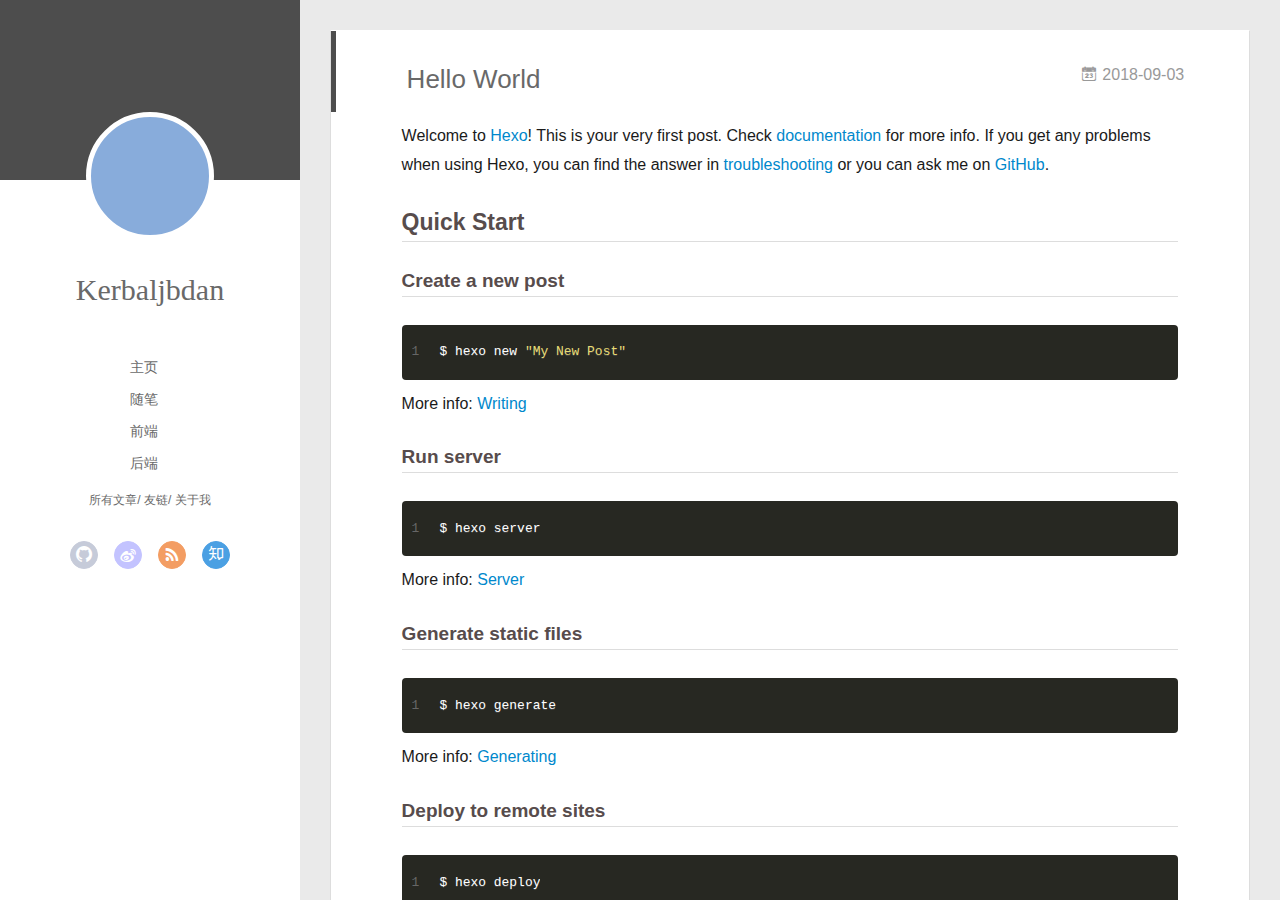
==== commit f2fe5416: "Site updated: 2018-09-03 20:34:07" ====
--- a/index.html
+++ b/index.html
@@ -57,6 +57,10 @@
 	        
 				<li><a href="/tags/随笔/">随笔</a></li>
 	        
+				<li><a href="/categories/前端/">前端</a></li>
+	        
+				<li><a href="/categories/后端/">后端</a></li>
+	        
 			</ul>
 		</nav>
 		<nav class="header-smart-menu">
@@ -85,7 +89,7 @@
 		        
 					<a class="zhihu" target="_blank" href="#" title="zhihu"><i class="icon-zhihu"></i></a>
 		        
-			</div>
+          </div>
 		</nav>
 	</header>		
 </div>
@@ -113,6 +117,10 @@
 			
 				
 			
+				
+			
+				
+			
 			
 			
 			<nav class="header-nav">
@@ -130,12 +138,16 @@
 			</nav>
 
 			<nav class="header-menu js-header-menu">
-				<ul style="width: 50%">
-				
-				
-					<li style="width: 50%"><a href="/">主页</a></li>
-		        
-					<li style="width: 50%"><a href="/tags/随笔/">随笔</a></li>
+				<ul style="width: 70%">
+				
+				
+					<li style="width: 25%"><a href="/">主页</a></li>
+		        
+					<li style="width: 25%"><a href="/tags/随笔/">随笔</a></li>
+		        
+					<li style="width: 25%"><a href="/categories/前端/">前端</a></li>
+		        
+					<li style="width: 25%"><a href="/categories/后端/">后端</a></li>
 		        
 				</ul>
 			</nav>
@@ -240,7 +252,10 @@
       	</div>
     </div>
   </div>
+  <script async src="///dn-lbstatics.qbox.me/busuanzi/2.3/busuanzi.pure.mini.js">
+  </script>
 </footer>
+
     </div>
     <script>
 	var yiliaConfig = {
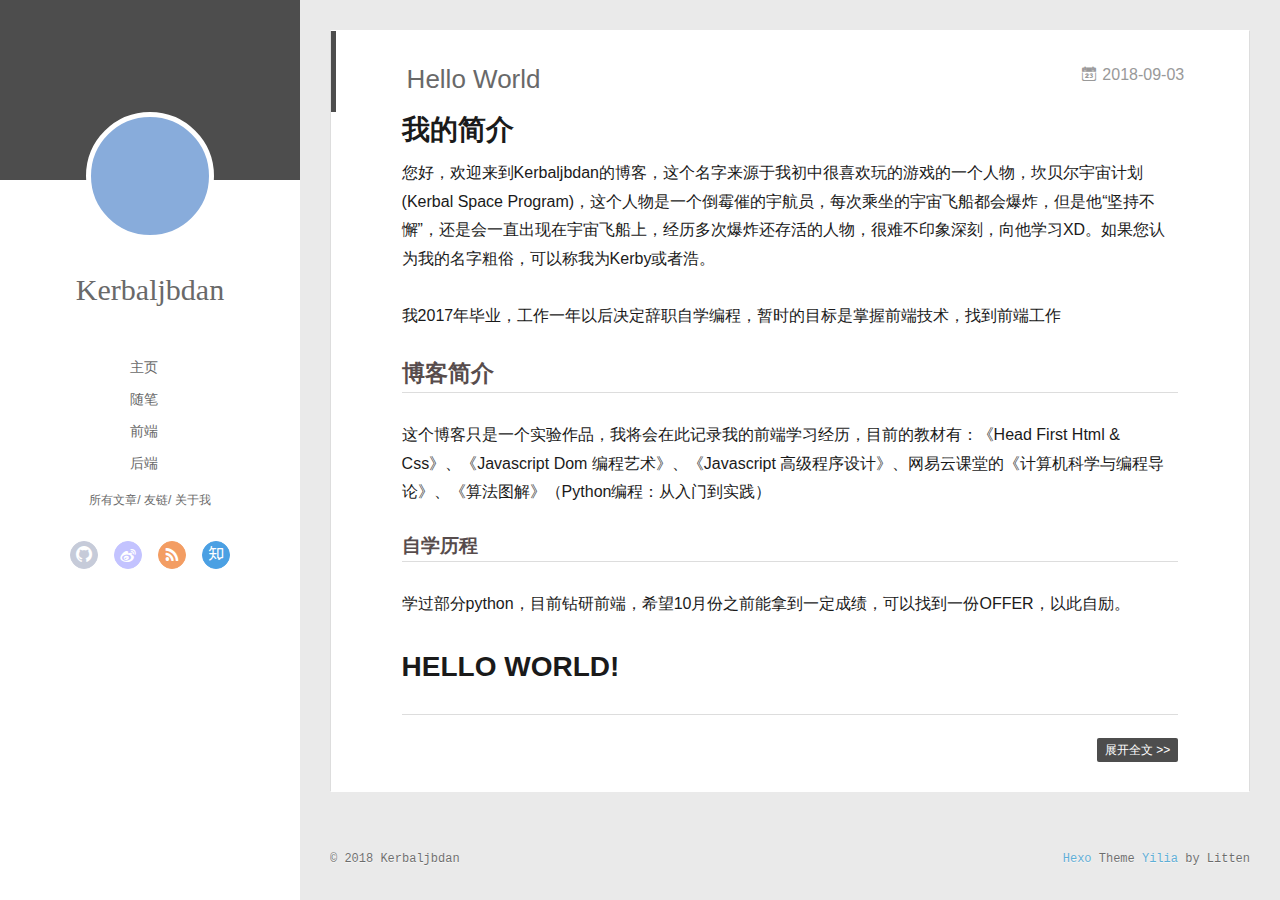
==== commit 55634fba: "Site updated: 2018-09-03 20:35:49" ====
--- a/index.html
+++ b/index.html
@@ -184,16 +184,11 @@
     
     <div class="article-entry" itemprop="articleBody">
       
-        <p>Welcome to <a href="https://hexo.io/" target="_blank" rel="noopener">Hexo</a>! This is your very first post. Check <a href="https://hexo.io/docs/" target="_blank" rel="noopener">documentation</a> for more info. If you get any problems when using Hexo, you can find the answer in <a href="https://hexo.io/docs/troubleshooting.html" target="_blank" rel="noopener">troubleshooting</a> or you can ask me on <a href="https://github.com/hexojs/hexo/issues" target="_blank" rel="noopener">GitHub</a>.</p>
-<h2 id="Quick-Start"><a href="#Quick-Start" class="headerlink" title="Quick Start"></a>Quick Start</h2><h3 id="Create-a-new-post"><a href="#Create-a-new-post" class="headerlink" title="Create a new post"></a>Create a new post</h3><figure class="highlight bash"><table><tr><td class="gutter"><pre><span class="line">1</span><br></pre></td><td class="code"><pre><span class="line">$ hexo new <span class="string">"My New Post"</span></span><br></pre></td></tr></table></figure>
-<p>More info: <a href="https://hexo.io/docs/writing.html" target="_blank" rel="noopener">Writing</a></p>
-<h3 id="Run-server"><a href="#Run-server" class="headerlink" title="Run server"></a>Run server</h3><figure class="highlight bash"><table><tr><td class="gutter"><pre><span class="line">1</span><br></pre></td><td class="code"><pre><span class="line">$ hexo server</span><br></pre></td></tr></table></figure>
-<p>More info: <a href="https://hexo.io/docs/server.html" target="_blank" rel="noopener">Server</a></p>
-<h3 id="Generate-static-files"><a href="#Generate-static-files" class="headerlink" title="Generate static files"></a>Generate static files</h3><figure class="highlight bash"><table><tr><td class="gutter"><pre><span class="line">1</span><br></pre></td><td class="code"><pre><span class="line">$ hexo generate</span><br></pre></td></tr></table></figure>
-<p>More info: <a href="https://hexo.io/docs/generating.html" target="_blank" rel="noopener">Generating</a></p>
-<h3 id="Deploy-to-remote-sites"><a href="#Deploy-to-remote-sites" class="headerlink" title="Deploy to remote sites"></a>Deploy to remote sites</h3><figure class="highlight bash"><table><tr><td class="gutter"><pre><span class="line">1</span><br></pre></td><td class="code"><pre><span class="line">$ hexo deploy</span><br></pre></td></tr></table></figure>
-<p>More info: <a href="https://hexo.io/docs/deployment.html" target="_blank" rel="noopener">Deployment</a></p>
-
+        <h1 id="我的简介"><a href="#我的简介" class="headerlink" title="我的简介"></a>我的简介</h1><p>  您好，欢迎来到Kerbaljbdan的博客，这个名字来源于我初中很喜欢玩的游戏的一个人物，坎贝尔宇宙计划(Kerbal Space Program)，这个人物是一个倒霉催的宇航员，每次乘坐的宇宙飞船都会爆炸，但是他“坚持不懈”，还是会一直出现在宇宙飞船上，经历多次爆炸还存活的人物，很难不印象深刻，向他学习XD。如果您认为我的名字粗俗，可以称我为Kerby或者浩。</p>
+<p>  我2017年毕业，工作一年以后决定辞职自学编程，暂时的目标是掌握前端技术，找到前端工作</p>
+<h2 id="博客简介"><a href="#博客简介" class="headerlink" title="博客简介"></a>博客简介</h2><p>  这个博客只是一个实验作品，我将会在此记录我的前端学习经历，目前的教材有：《Head First Html &amp; Css》、《Javascript Dom 编程艺术》、《Javascript 高级程序设计》、网易云课堂的《计算机科学与编程导论》、《算法图解》（Python编程：从入门到实践）</p>
+<h3 id="自学历程"><a href="#自学历程" class="headerlink" title="自学历程"></a>自学历程</h3><p>  学过部分python，目前钻研前端，希望10月份之前能拿到一定成绩，可以找到一份OFFER，以此自励。</p>
+<h1 id="HELLO-WORLD"><a href="#HELLO-WORLD" class="headerlink" title="HELLO WORLD!"></a>HELLO WORLD!</h1>
       
 
       
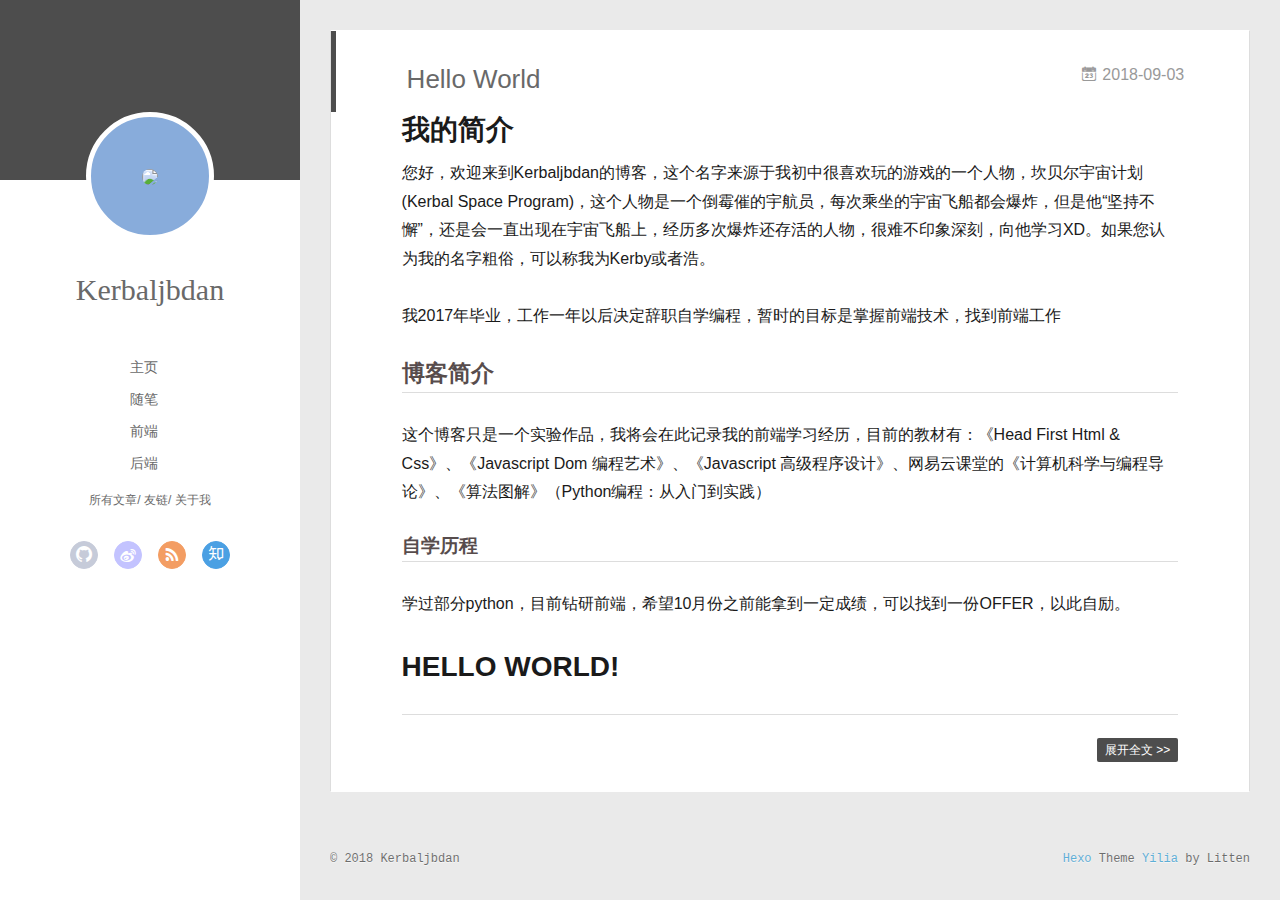
==== commit 6f6b5b12: "repaire the avatar" ====
--- a/index.html
+++ b/index.html
@@ -43,7 +43,7 @@
 <div class="intrude-less">
 	<header id="header" class="inner">
 		<a href="/" class="profilepic">
-			<img src="" class="js-avatar">
+			<img src="https://avatars3.githubusercontent.com/u/42213605?s=400&u=d5fc90a3eb25ee78e66c67ddb72bf475e9a0a5b2&v=4" class="js-avatar">
 		</a>
 		<hgroup>
 		  <h1 class="header-author"><a href="/">Kerbaljbdan</a></h1>
@@ -481,4 +481,4 @@
 </div>
   </div>
 </body>
-</html>+</html>
